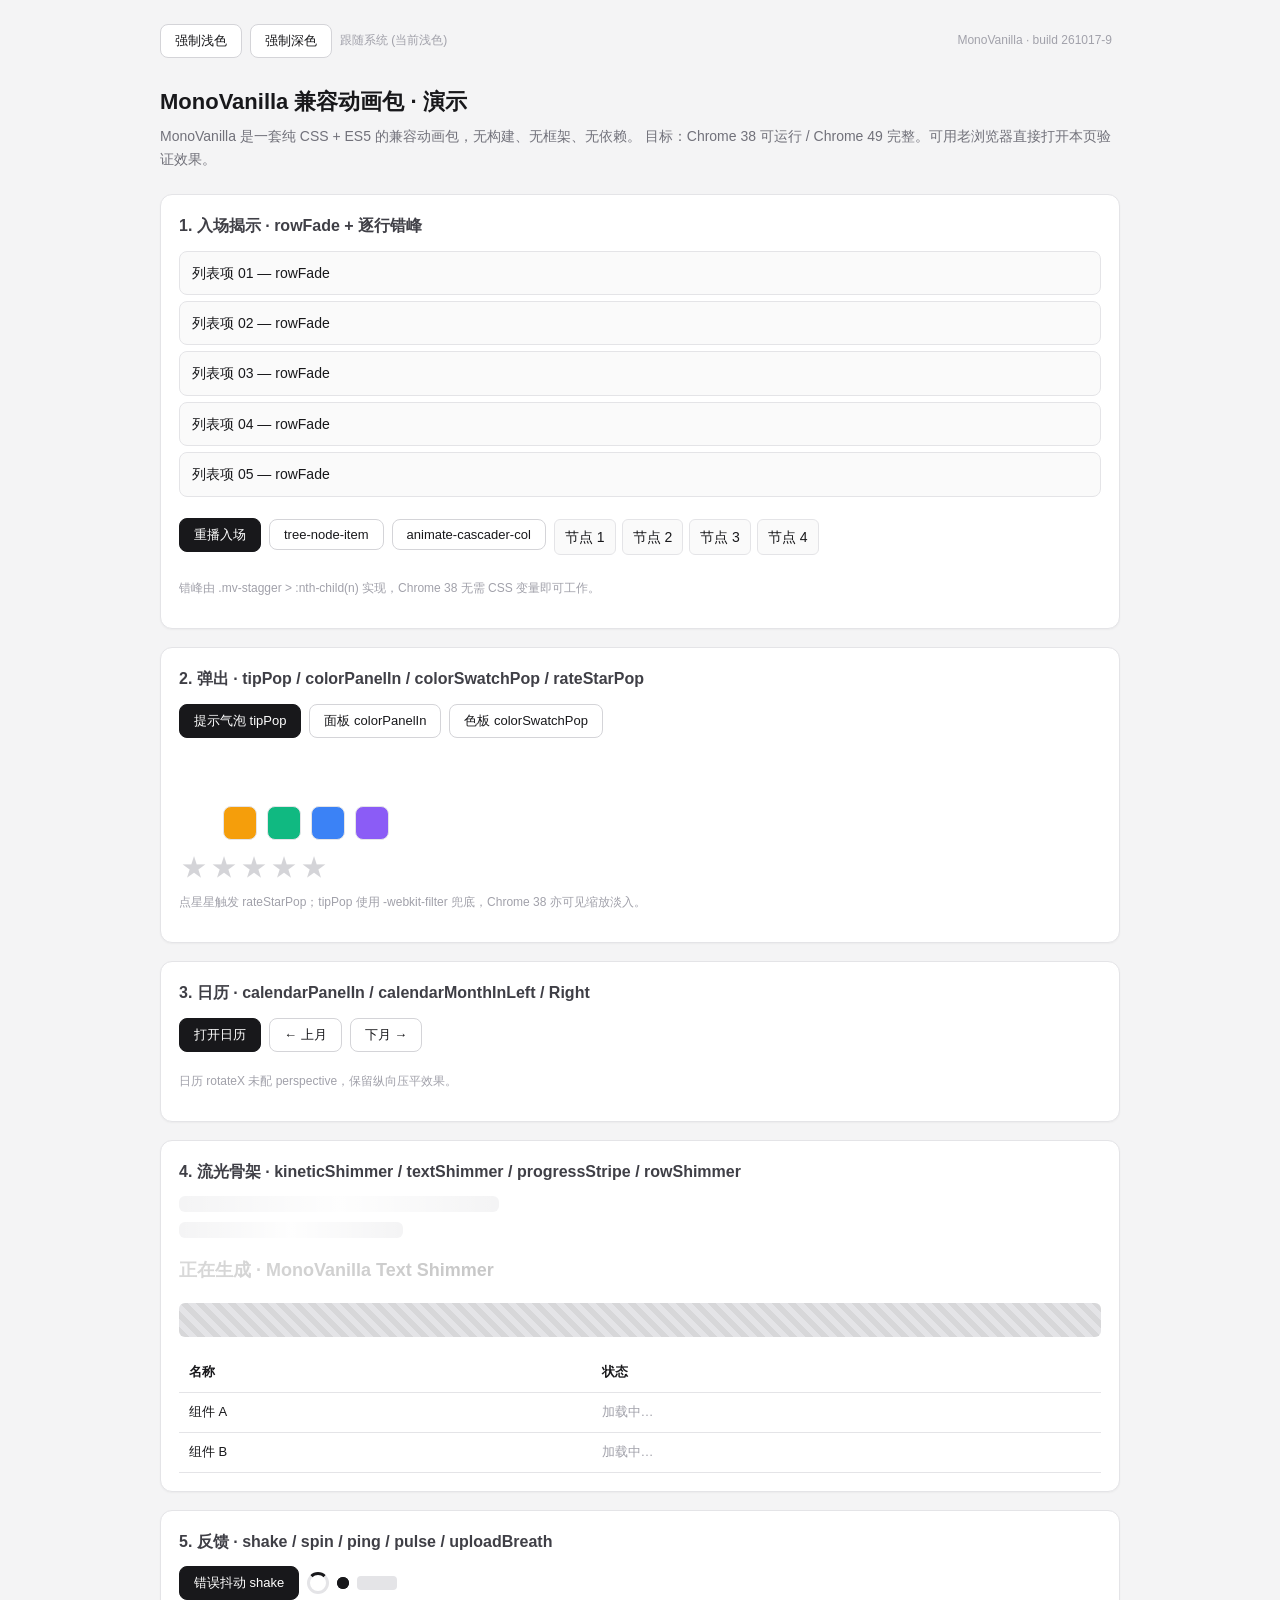
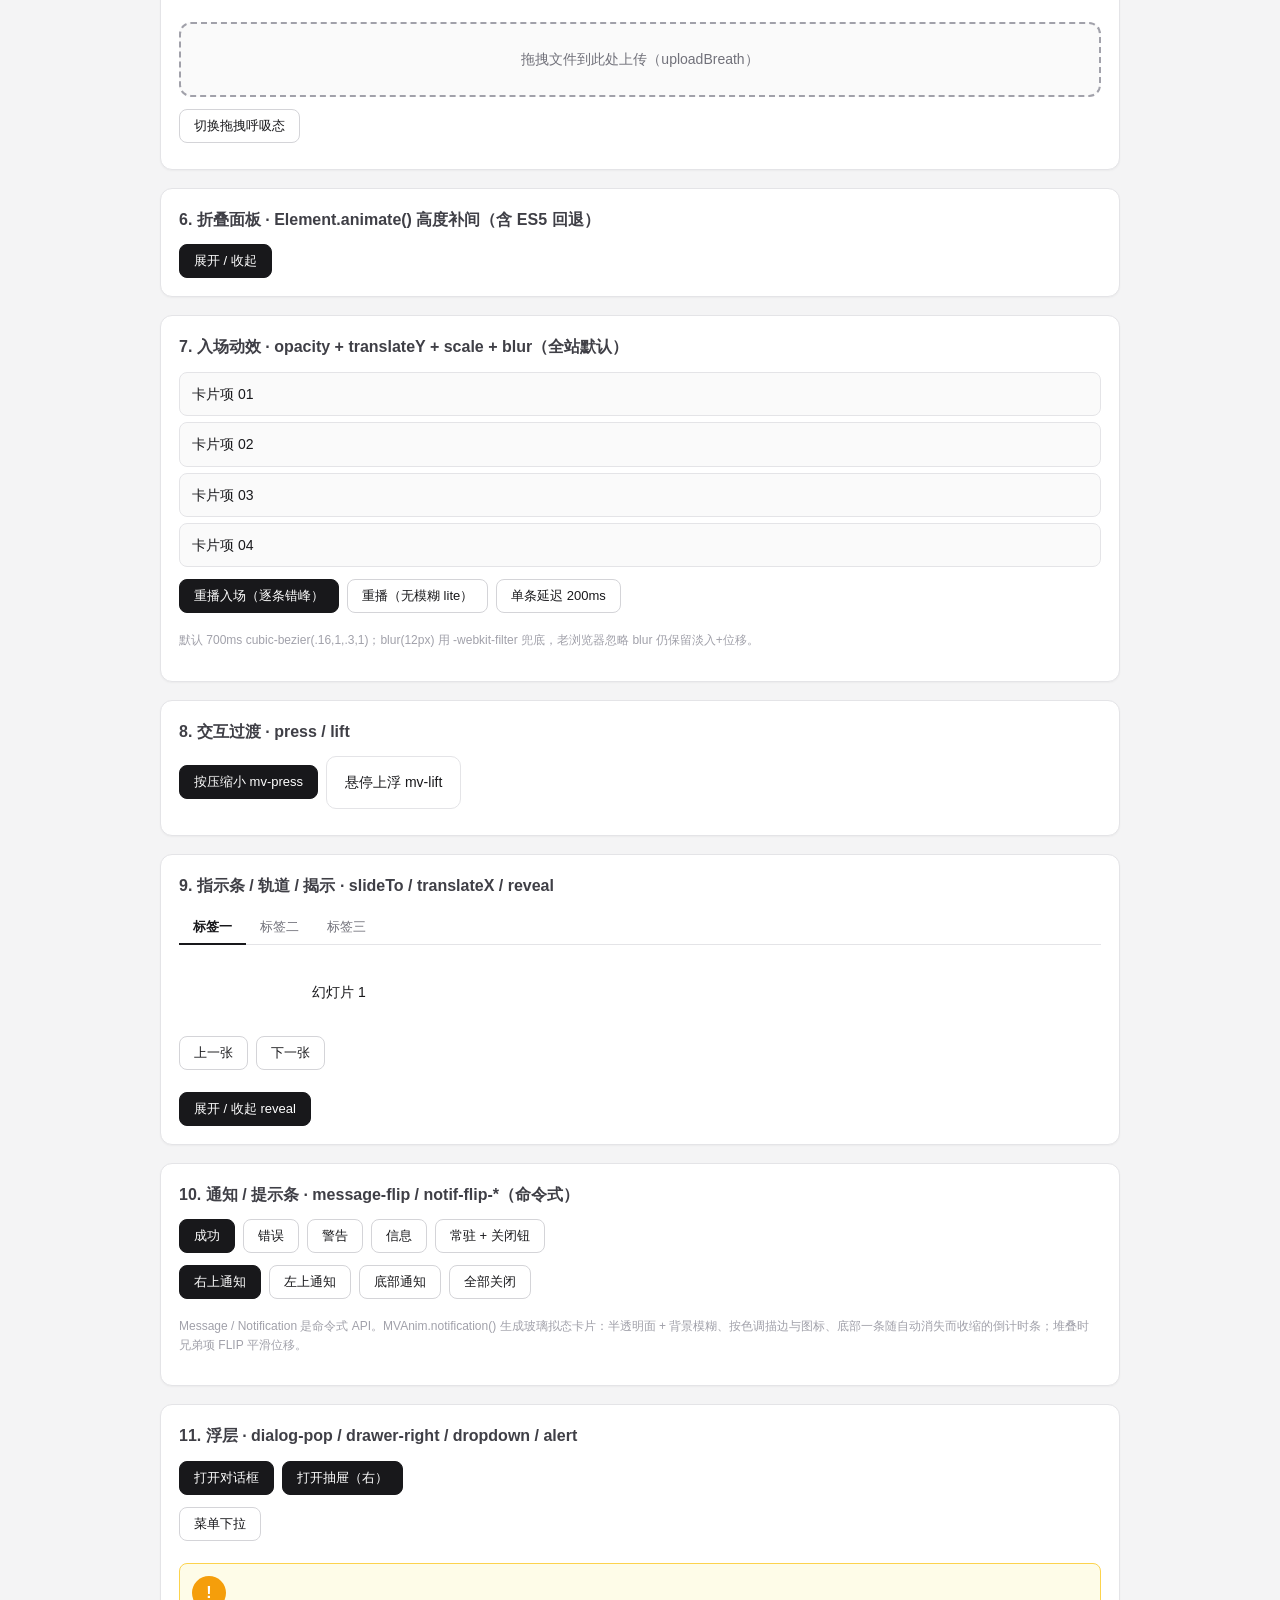
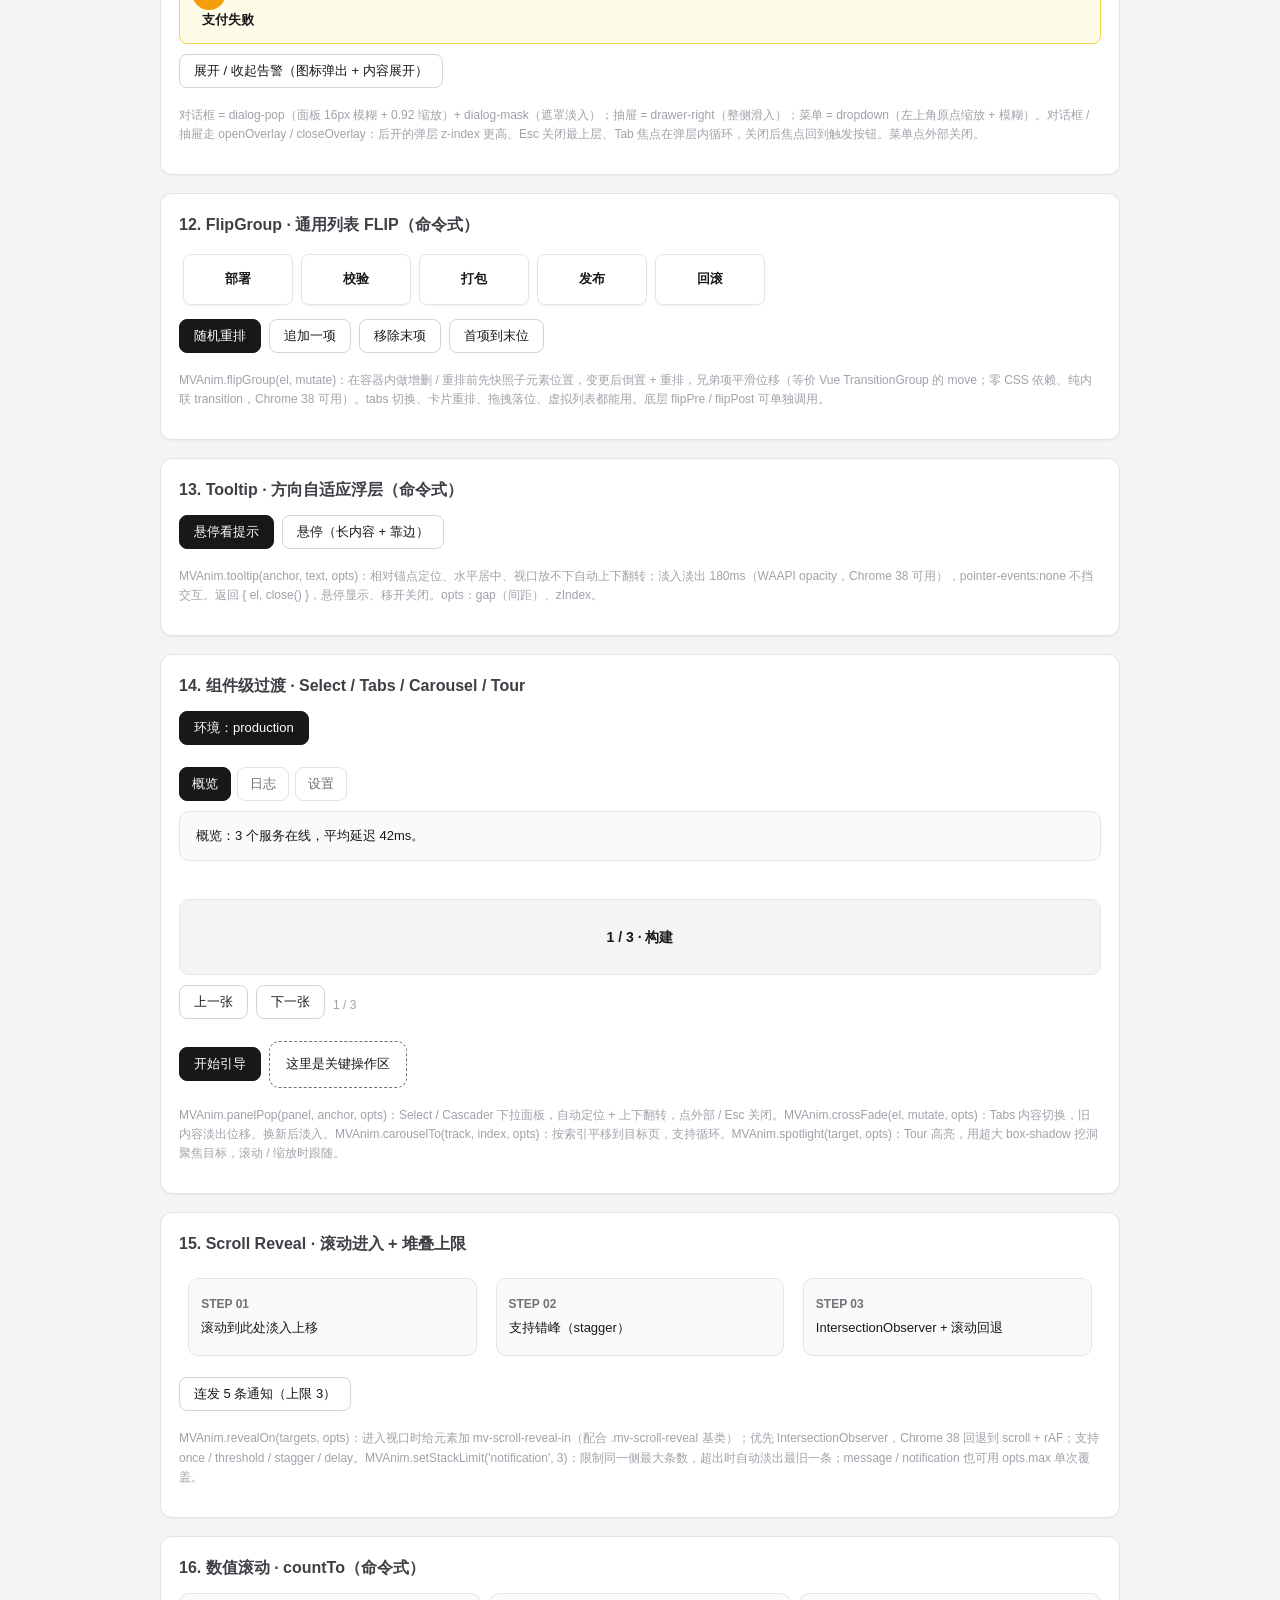
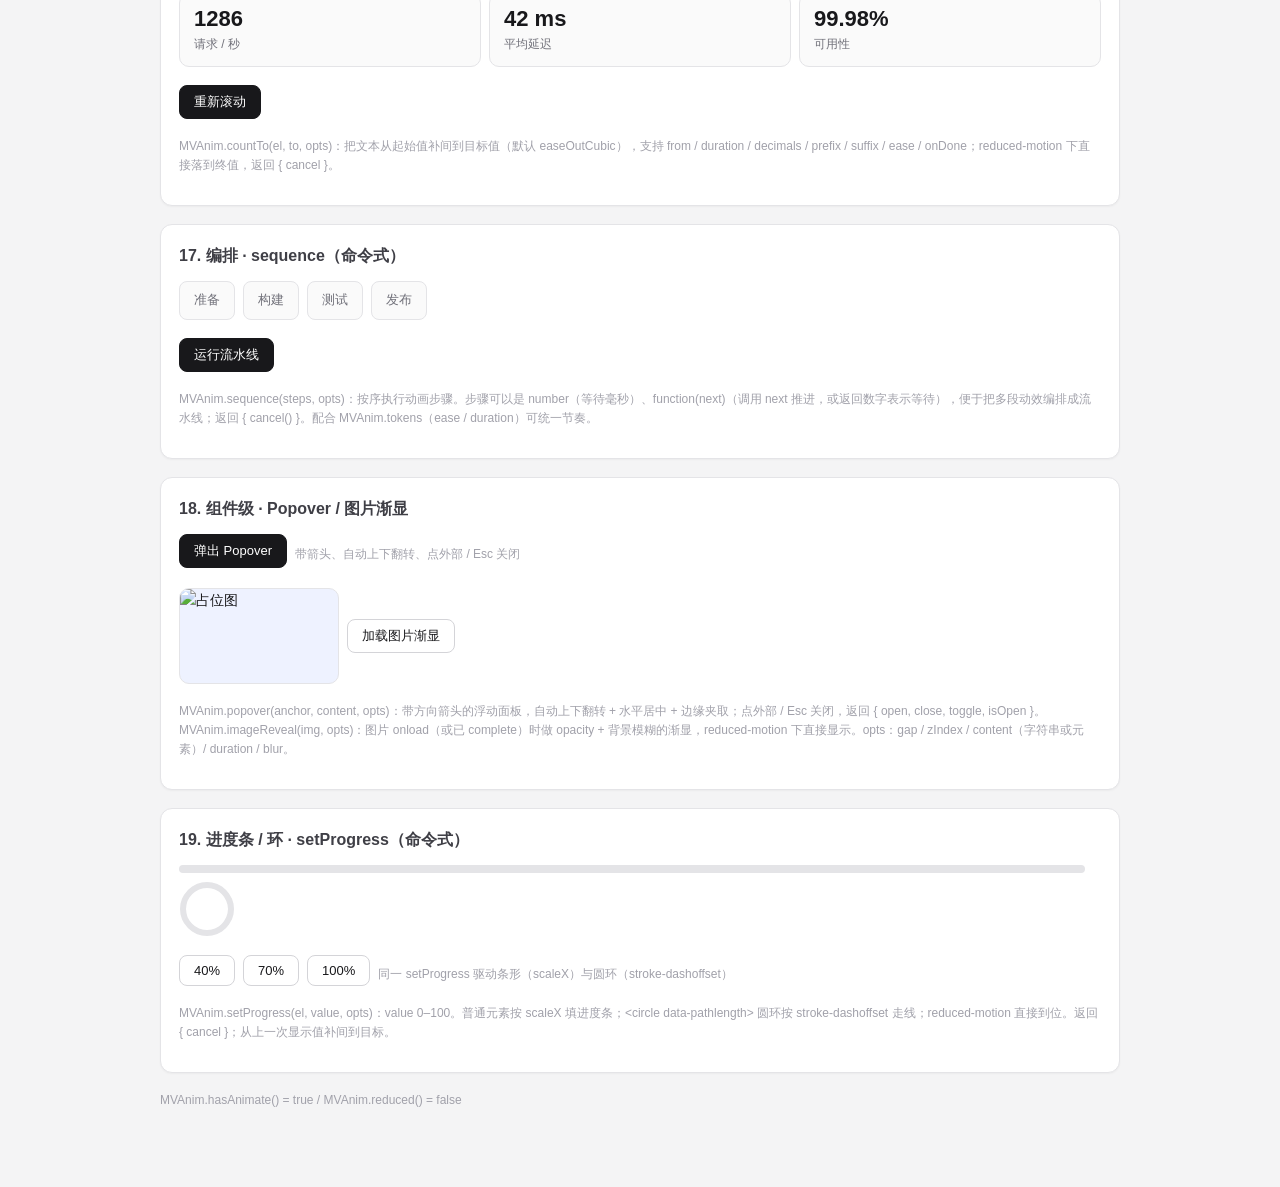
==== index.html @ 49c6b9f2 "feat: setProgress() bar + SVG ring tween" ====
<!DOCTYPE html>
<html lang="zh-CN">
<head>
<meta charset="UTF-8">
<meta name="viewport" content="width=device-width, initial-scale=1.0">
<meta http-equiv="X-UA-Compatible" content="IE=edge">
<title>MonoVanilla 兼容动画包 · 演示 (Chrome 38+)</title>
<link rel="stylesheet" href="monovanilla-animations.css">
<style>
  /* 演示页布局: 仅用 flexbox + margin, 不使用 grid / flex-gap, 兼容 Chrome 38 */

  /* ---- 设计令牌: 亮色 (默认) ----
     每条颜色规则先写字面量再写 var(); Chrome 38 不支持 var(), 自动退回字面量 */
  :root {
    color-scheme: light;
    --mv-bg: #f4f4f5;          /* 页面底色 */
    --mv-fg: #18181b;          /* 主文字 */
    --mv-card: #ffffff;        /* 卡片面 */
    --mv-card-bd: #e4e4e7;     /* 卡片描边 / 分隔线 */
    --mv-soft: #fafafa;        /* 卡片内的次级面 */
    --mv-border: #d4d4d8;      /* 控件描边 */
    --mv-muted: #71717a;       /* 次级文字 */
    --mv-faint: #a1a1aa;       /* 三级文字 */
    --mv-heading: #3f3f46;     /* 小标题 */
    --mv-primary: #18181b;     /* 主色面 (深色按钮 / 指示条) */
    --mv-primary-fg: #ffffff;  /* 主色面上的文字 */
    --mv-primary-hover: #27272a;
    --mv-control: #ffffff;     /* 普通按钮面 */
    --mv-control-hover: #f4f4f5;
    --mv-track: #e4e4e7;       /* 进度条 / 代码底色 */
    --mv-skeleton: #f4f4f5;    /* 骨架屏 */
    --mv-drop-bd: #a1a1aa;     /* 拖拽区虚线 */
    --mv-stripe: rgba(0, 0, 0, .06);
    --mv-shadow: rgba(0, 0, 0, .04);
    --mv-ring: #18181b;         /* 呼吸 / 焦点环 (供动画包 uploadBreath 使用) */
    --mv-destructive: #ef4444;  /* 错误 / 危险 */
    --mv-success: #10b981;      /* 成功 */
    --mv-warning: #f59e0b;      /* 警告 */
    --mv-secondary: #f4f4f5;    /* 次级按钮面 */
    --mv-secondary-fg: #18181b;
    --mv-msg-bg: rgba(255, 255, 255, .6);   /* message 半透明底 */
    --mv-mask-bg: rgba(255, 255, 255, .6);  /* 对话框遮罩 */
    --mv-radius: 8px;           /* 圆角基准 8px */
    --mv-surface: #ffffff;      /* 浮层 / 通知卡片面 */
    --mv-surface-95: rgba(255, 255, 255, .96);
    --mv-muted-20: rgba(244, 244, 245, .2);  /* 对话框底栏 */
    --mv-border-40: rgba(228, 228, 231, .4);
    --mv-destructive-50: rgba(239, 68, 68, .5);
    --mv-success-50: rgba(16, 185, 129, .5);
    --mv-warning-50: rgba(245, 158, 11, .5);
  }
  /* ---- 设计令牌: 深色 (手动强制 data-theme="dark") ---- */
  [data-theme="dark"] {
    color-scheme: dark;
    --mv-bg: #000000;
    --mv-fg: #fafafa;
    --mv-card: #09090b;
    --mv-card-bd: #27272a;
    --mv-soft: #18181b;
    --mv-border: #27272a;
    --mv-muted: #a1a1aa;
    --mv-faint: #71717a;
    --mv-heading: #d4d4d8;
    --mv-primary: #fafafa;
    --mv-primary-fg: #09090b;
    --mv-primary-hover: #e4e4e7;
    --mv-control: #18181b;
    --mv-control-hover: #27272a;
    --mv-track: #27272a;
    --mv-skeleton: #27272a;
    --mv-drop-bd: #52525b;
    --mv-stripe: rgba(255, 255, 255, .08);
    --mv-shadow: rgba(0, 0, 0, .5);
    --mv-ring: #fafafa;
    --mv-destructive: #7f1d1d;
    --mv-success: #059669;
    --mv-warning: #d97706;
    --mv-secondary: #27272a;
    --mv-secondary-fg: #fafafa;
    --mv-msg-bg: rgba(0, 0, 0, .8);
    --mv-mask-bg: rgba(0, 0, 0, .4);
    --mv-surface: #000000;
    --mv-surface-95: rgba(9, 9, 11, .96);
    --mv-muted-20: rgba(39, 39, 42, .2);
    --mv-border-40: rgba(39, 39, 42, .4);
    --mv-destructive-50: rgba(127, 29, 29, .5);
    --mv-success-50: rgba(5, 150, 105, .5);
    --mv-warning-50: rgba(217, 119, 6, .5);
  }
  /* ---- 设计令牌: 深色 (跟随系统, 未强制浅色时生效) ----
     与上面 [data-theme="dark"] 保持一致, 修改时两处需同步 */
  @media (prefers-color-scheme: dark) {
    :root:not([data-theme="light"]) {
      color-scheme: dark;
      --mv-bg: #000000;
      --mv-fg: #fafafa;
      --mv-card: #09090b;
      --mv-card-bd: #27272a;
      --mv-soft: #18181b;
      --mv-border: #27272a;
      --mv-muted: #a1a1aa;
      --mv-faint: #71717a;
      --mv-heading: #d4d4d8;
      --mv-primary: #fafafa;
      --mv-primary-fg: #09090b;
      --mv-primary-hover: #e4e4e7;
      --mv-control: #18181b;
      --mv-control-hover: #27272a;
      --mv-track: #27272a;
      --mv-skeleton: #27272a;
      --mv-drop-bd: #52525b;
      --mv-stripe: rgba(255, 255, 255, .08);
      --mv-shadow: rgba(0, 0, 0, .5);
      --mv-ring: #fafafa;
    --mv-destructive: #7f1d1d;
    --mv-success: #059669;
    --mv-warning: #d97706;
    --mv-secondary: #27272a;
    --mv-secondary-fg: #fafafa;
    --mv-msg-bg: rgba(0, 0, 0, .8);
    --mv-mask-bg: rgba(0, 0, 0, .4);
    --mv-surface: #000000;
    --mv-surface-95: rgba(9, 9, 11, .96);
    --mv-muted-20: rgba(39, 39, 42, .2);
    --mv-border-40: rgba(39, 39, 42, .4);
    --mv-destructive-50: rgba(127, 29, 29, .5);
    --mv-success-50: rgba(5, 150, 105, .5);
    --mv-warning-50: rgba(217, 119, 6, .5);
    }
  }

  * { -webkit-box-sizing: border-box; box-sizing: border-box; }
  /* hidden 属性必须压过 .mv-dialog-wrap 等规则的显式 display, 否则浮层关不掉 */
  [hidden] { display: none !important; }
  body {
    margin: 0;
    padding: 24px 16px 64px;
    font: 14px/1.6 -apple-system, "Segoe UI", Roboto, "Helvetica Neue", Arial, sans-serif;
    background: #f4f4f5;
    background: var(--mv-bg);
    color: #18181b;
    color: var(--mv-fg);
    -webkit-transition: background .2s ease, color .2s ease;
            transition: background .2s ease, color .2s ease;
  }
  .wrap { max-width: 960px; margin: 0 auto; }
  h1 { font-size: 22px; margin: 0 0 6px; }
  h2 { font-size: 16px; margin: 0 0 12px; color: #3f3f46; color: var(--mv-heading); }
  .lead { color: #71717a; color: var(--mv-muted); margin: 0 0 24px; }
  .lead code { background: #e4e4e7; background: var(--mv-track); padding: 1px 5px; border-radius: 4px; }
  .theme-bar { margin: 0 0 18px; }
  .card {
    background: #fff; background: var(--mv-card);
    border: 1px solid #e4e4e7; border-color: var(--mv-card-bd); border-radius: 12px;
    padding: 18px; margin-bottom: 18px;
    box-shadow: 0 1px 2px rgba(0,0,0,.04); box-shadow: 0 1px 2px var(--mv-shadow);
  }
  .row { display: -webkit-box; display: -webkit-flex; display: flex;
         -webkit-flex-wrap: wrap; flex-wrap: wrap; -webkit-align-items: center; align-items: center; }
  .row > * { margin: 0 8px 8px 0; }
  .btn {
    display: inline-block; padding: 7px 14px; border-radius: 8px; cursor: pointer;
    border: 1px solid #d4d4d8; border-color: var(--mv-border);
    background: #fff; background: var(--mv-control);
    color: #18181b; color: var(--mv-fg);
    font-size: 13px;
    -webkit-appearance: none; appearance: none;
    -webkit-transition: background .15s ease, border-color .15s ease, transform .15s ease;
            transition: background .15s ease, border-color .15s ease, transform .15s ease;
  }
  .btn:active { -webkit-transform: scale(.97); transform: scale(.97); }
  .btn-dark {
    background: #18181b; background: var(--mv-primary);
    color: #fff; color: var(--mv-primary-fg);
    border-color: #18181b; border-color: var(--mv-primary);
  }
  /* hover 只在支持真实悬停的设备生效, 避免触屏 sticky hover 把深色按钮刷成浅底浅字 */
  @media (hover: hover) {
    .btn:hover { background: #f4f4f5; background: var(--mv-control-hover); }
    .btn-dark:hover {
      background: #27272a; background: var(--mv-primary-hover);
      color: #fff; color: var(--mv-primary-fg);
      border-color: #27272a; border-color: var(--mv-primary-hover);
    }
  }
  .list { margin: 0; padding: 0; list-style: none; }
  .list li {
    padding: 10px 12px; border: 1px solid #e4e4e7; border-color: var(--mv-card-bd);
    border-radius: 8px; margin-bottom: 6px;
    background: #fafafa; background: var(--mv-soft);
  }
  .node-item {
    display: inline-block; padding: 6px 10px; border-radius: 6px; margin: 0 6px 6px 0;
    border: 1px solid #e4e4e7; border-color: var(--mv-card-bd);
    background: #fafafa; background: var(--mv-soft);
  }
  .swatch { width: 34px; height: 34px; border-radius: 8px; display: inline-block; vertical-align: middle;
            border: 1px solid #e4e4e7; border-color: var(--mv-card-bd); }
  .swatch.s1 { background: #ef4444; } .swatch.s2 { background: #f59e0b; }
  .swatch.s3 { background: #10b981; } .swatch.s4 { background: #3b82f6; }
  .swatch.s5 { background: #8b5cf6; }
  .star { font-size: 26px; color: #d4d4d8; color: var(--mv-border); cursor: pointer; padding: 0 2px; line-height: 1; }
  .star.on { color: #f59e0b; }
  .tip {
    position: relative; display: inline-block; padding: 8px 12px; border-radius: 8px;
    background: #18181b; background: var(--mv-primary);
    color: #fff; color: var(--mv-primary-fg); font-size: 13px;
  }
  .faint { color: #a1a1aa; color: var(--mv-faint); }
  .pulse-bar { display: inline-block; width: 40px; height: 14px; border-radius: 4px;
               background: #e4e4e7; background: var(--mv-track); }
  .skeleton { position: relative; overflow: hidden; background: #f4f4f5; background: var(--mv-skeleton); border-radius: 6px; }
  .skeleton .shimmer {
    position: absolute; top: 0; left: 0; width: 100%; height: 100%;
    background: -webkit-linear-gradient(left, rgba(255,255,255,0) 0%, rgba(255,255,255,.9) 50%, rgba(255,255,255,0) 100%);
    background: linear-gradient(90deg, rgba(255,255,255,0) 0%, rgba(255,255,255,.9) 50%, rgba(255,255,255,0) 100%);
  }
  .bar { height: 34px; background-color: #e4e4e7; background-color: var(--mv-track); border-radius: 6px;
         background-image: -webkit-linear-gradient(45deg, rgba(0,0,0,.06) 25%, transparent 25%, transparent 50%, rgba(0,0,0,.06) 50%, rgba(0,0,0,.06) 75%, transparent 75%, transparent);
         background-image: linear-gradient(45deg, var(--mv-stripe) 25%, transparent 25%, transparent 50%, var(--mv-stripe) 50%, var(--mv-stripe) 75%, transparent 75%, transparent);
         background-size: 1rem 1rem; }
  table { width: 100%; border-collapse: collapse; }
  th, td { text-align: left; padding: 9px 10px; border-bottom: 1px solid #f0f0f0; border-bottom-color: var(--mv-card-bd); font-size: 13px; }
  .spinner { display: inline-block; width: 22px; height: 22px; border-radius: 50%;
             border: 3px solid #e4e4e7; border-color: var(--mv-track);
             border-top-color: #18181b; border-top-color: var(--mv-primary); }
  .dot-wrap { position: relative; display: inline-block; width: 12px; height: 12px; }
  .dot { position: absolute; width: 12px; height: 12px; border-radius: 50%; background: #18181b; background: var(--mv-primary); }
  .drop {
    border: 2px dashed #a1a1aa; border-color: var(--mv-drop-bd); border-radius: 12px;
    padding: 24px; text-align: center;
    color: #71717a; color: var(--mv-muted);
    background: #fafafa; background: var(--mv-soft); cursor: pointer;
  }
  .panel-body {
    padding: 12px; border-radius: 8px; margin-top: 8px;
    border: 1px solid #e4e4e7; border-color: var(--mv-card-bd);
    background: #fafafa; background: var(--mv-soft);
  }
  .cal { width: 220px; border: 1px solid #e4e4e7; border-color: var(--mv-card-bd); border-radius: 10px; padding: 12px; background: #fff; background: var(--mv-card); }
  .cal-head { display: -webkit-box; display: -webkit-flex; display: flex;
              -webkit-justify-content: space-between; justify-content: space-between; margin-bottom: 8px; }
  .cal-grid { display: -webkit-box; display: -webkit-flex; display: flex; -webkit-flex-wrap: wrap; flex-wrap: wrap; }
  .cal-grid span { width: 14.28%; text-align: center; padding: 4px 0; font-size: 12px; color: #52525b; color: var(--mv-muted); }
  .note { font-size: 12px; color: #a1a1aa; color: var(--mv-faint); margin-top: 10px; }
  .lift-box {
    padding: 14px 18px; border-radius: 10px;
    border: 1px solid #e4e4e7; border-color: var(--mv-card-bd);
    background: #fff; background: var(--mv-card);
  }

  /* 第 10-11 节演示样式: 浮层 / 通知 / 菜单 / 告警 */
  .mv-mask {
    position: fixed; top: 0; left: 0; right: 0; bottom: 0; z-index: 90;
    background: rgba(255, 255, 255, .6);
    background: var(--mv-mask-bg, rgba(255, 255, 255, .6));
    -webkit-backdrop-filter: blur(12px); backdrop-filter: blur(12px);
  }
  .mv-dialog-wrap {
    position: fixed; top: 0; left: 0; right: 0; bottom: 0; z-index: 91;
    display: -webkit-box; display: -webkit-flex; display: flex;
    -webkit-box-align: center; -webkit-align-items: center; align-items: center;
    -webkit-box-pack: center; -webkit-justify-content: center; justify-content: center;
    padding: 16px; overflow-y: auto; pointer-events: none;
  }
  /* 对话框尺寸基准: 宽 448px + 8px 圆角 + 0 20px 50px rgba(0,0,0,.2) 阴影 */
  .mv-dialog {
    pointer-events: auto; position: relative; width: 100%; max-width: 448px;
    display: -webkit-box; display: -webkit-flex; display: flex;
    -webkit-box-orient: vertical; -webkit-flex-direction: column; flex-direction: column;
    overflow: hidden; border: 1px solid rgba(228, 228, 231, .8);
    border-color: var(--mv-card-bd, #e4e4e7); border-radius: 8px;
    background: #fff; background: var(--mv-surface, #fff);
    box-shadow: 0 20px 50px rgba(0, 0, 0, .2);
  }
  .mv-dialog-head {
    display: -webkit-box; display: -webkit-flex; display: flex;
    -webkit-box-align: start; -webkit-align-items: flex-start; align-items: flex-start;
    -webkit-box-pack: justify; -webkit-justify-content: space-between; justify-content: space-between;
    padding: 18px;
  }
  .mv-dialog-head.has-body { padding-bottom: 16px; border-bottom: 1px solid rgba(228, 228, 231, .4); border-bottom-color: var(--mv-border-40, rgba(228, 228, 231, .4)); }
  .mv-dialog-headmain {
    display: -webkit-box; display: -webkit-flex; display: flex;
    -webkit-box-align: start; -webkit-align-items: flex-start; align-items: flex-start;
    padding-right: 24px; min-width: 0;
  }
  .mv-dialog-icon {
    display: block; width: 20px; height: 20px; margin: 2px 14px 0 0;
    -webkit-flex-shrink: 0; flex-shrink: 0; color: #f59e0b; color: var(--mv-warning, #f59e0b);
  }
  .mv-dialog-headtext { min-width: 0; }
  .mv-dialog-title {
    margin: 0; font-size: 14px; font-weight: 800; line-height: 1.25;
    letter-spacing: -.025em; color: #09090b; color: var(--mv-fg, #09090b);
  }
  .mv-dialog-desc {
    margin: 4px 0 0; font-size: 12px; line-height: 1.625;
    color: #71717a; color: var(--mv-muted, #71717a);
    word-wrap: break-word;
  }
  .mv-dialog-body {
    padding: 20px; font-size: 12px; line-height: 1.625;
    color: #71717a; color: var(--mv-muted, #71717a);
  }
  .mv-dialog-foot {
    display: -webkit-box; display: -webkit-flex; display: flex;
    -webkit-box-align: center; -webkit-align-items: center; align-items: center;
    -webkit-box-pack: end; -webkit-justify-content: flex-end; justify-content: flex-end;
    padding: 14px 18px;
    background: rgba(244, 244, 245, .2);
    background: var(--mv-muted-20, rgba(244, 244, 245, .2));
    border-top: 1px solid rgba(228, 228, 231, .4); border-top-color: var(--mv-border-40, rgba(228, 228, 231, .4));
  }
  .mv-icon-btn {
    display: -webkit-box; display: -webkit-flex; display: flex;
    -webkit-box-align: center; -webkit-align-items: center; align-items: center;
    -webkit-box-pack: center; -webkit-justify-content: center; justify-content: center;
    margin-left: auto; padding: 4px; border: 0; border-radius: 4px;
    background: transparent; color: #71717a; color: var(--mv-muted, #71717a);
    cursor: pointer; -webkit-flex-shrink: 0; flex-shrink: 0;
  }
  .mv-icon-btn svg { display: block; width: 16px; height: 16px; }
  .mv-btn {
    display: -webkit-inline-box; display: -webkit-inline-flex; display: inline-flex;
    -webkit-box-align: center; -webkit-align-items: center; align-items: center;
    -webkit-box-pack: center; -webkit-justify-content: center; justify-content: center;
    padding: 6px 14px; border: 1px solid rgba(228, 228, 231, .4); border-radius: 8px;
    background: #f4f4f5; background: var(--mv-secondary, #f4f4f5);
    color: #18181b; color: var(--mv-secondary-fg, #18181b);
    font-size: 12px; font-weight: 700; line-height: 1.5; cursor: pointer;
    -webkit-transition: background-color .3s, opacity .3s; transition: background-color .3s, opacity .3s;
  }
  .mv-btn-primary {
    background: #18181b; background: var(--mv-primary, #18181b);
    color: #fafafa; color: var(--mv-primary-fg, #fafafa);
    border-color: transparent;
  }
  .mv-btn + .mv-btn { margin-left: 10px; }
  .mv-btn:active { -webkit-transform: scale(.96); transform: scale(.96); }
  @media (hover: hover) {
    .mv-btn:hover { background: #e4e4e7; background: var(--mv-control-hover, #e4e4e7); }
    .mv-btn-primary:hover { opacity: .9; }
    .mv-icon-btn:hover { background: #f4f4f5; background: var(--mv-secondary, #f4f4f5); }
  }
  @media (min-width: 640px) {
    .mv-dialog-head { padding: 20px; }
    .mv-dialog-head.has-body { padding-bottom: 16px; }
    .mv-dialog-title { font-size: 16px; }
    .mv-dialog-foot { padding: 14px 20px; }
  }
  .mv-drawer {
    position: fixed; top: 0; right: 0; bottom: 0; z-index: 91;
    width: 300px; padding: 18px; overflow: auto;
    border-left: 1px solid #e4e4e7; border-left-color: var(--mv-card-bd);
    background: #fff; background: var(--mv-surface);
    box-shadow: 0 20px 60px rgba(0, 0, 0, .35);
  }
  .mv-menu {
    position: absolute; top: 100%; left: 0; margin-top: 4px; z-index: 80;
    min-width: 140px; padding: 4px 0; border-radius: 8px;
    background: #fff; background: var(--mv-card);
    border: 1px solid #e4e4e7; border-color: var(--mv-card-bd);
    box-shadow: 0 10px 30px rgba(0, 0, 0, .12);
  }
  .mv-menu-item { padding: 8px 14px; font-size: 13px; color: #18181b; color: var(--mv-fg); cursor: pointer; }
  .mv-menu-item + .mv-menu-item { border-top: 1px solid #e4e4e7; border-top-color: var(--mv-card-bd); }
  .mv-menu-danger { color: #ef4444; }
  @media (hover: hover) {
    .mv-menu-item:hover { background: #fafafa; background: var(--mv-soft); }
  }
  .mv-alert {
    display: -webkit-box; display: -webkit-flex; display: flex;
    padding: 12px; margin-top: 14px; border-radius: 8px;
    border: 1px solid #fcd34d;
    background: #fefce8;
  }
  .mv-alert-icon {
    display: inline-block; width: 34px; height: 34px; min-width: 34px;
    border-radius: 50%; background: #f59e0b; color: #fff;
    font-weight: 700; font-size: 16px; line-height: 34px; text-align: center;
  }
  .mv-alert-body { font-size: 13px; color: #71717a; color: var(--mv-muted); margin-top: 4px; max-height: 200px; overflow: hidden; }

  /* 第 7-9 节演示样式 */
  .tabs { position: relative; display: -webkit-box; display: -webkit-flex; display: flex; border-bottom: 1px solid #e4e4e7; border-bottom-color: var(--mv-card-bd); }
  .tab { background: none; border: 0; padding: 8px 14px; cursor: pointer; font-size: 13px; color: #71717a; color: var(--mv-muted); }
  .tab.on { color: #18181b; color: var(--mv-fg); font-weight: 600; }
  .indicator { position: absolute; bottom: -1px; left: 0; height: 2px; width: 0; background: #18181b; background: var(--mv-primary); }
  .car-view { overflow: hidden; max-width: 320px; }
  .car-track { display: -webkit-box; display: -webkit-flex; display: flex; width: 300%; }
  .car-item { width: 33.3333%; padding: 22px; text-align: center; -webkit-box-sizing: border-box; box-sizing: border-box; }
  .flip-list { display: -webkit-box; display: -webkit-flex; display: flex; -webkit-flex-wrap: wrap; flex-wrap: wrap; }
  .flip-item { width: 110px; padding: 14px 10px; margin: 4px; border-radius: 8px; background: #fff; background: var(--mv-surface-95, #fff); border: 1px solid #e4e4e7; border-color: var(--mv-card-bd, #e4e4e7); box-shadow: 0 1px 2px rgba(0,0,0,.06); font-size: 13px; font-weight: 600; text-align: center; color: #18181b; color: var(--mv-fg); }
</style>
</head>
<body>
<div class="wrap">
  <!-- 主题测试栏: 默认跟随浏览器, 点按钮强制切换 (再点一次恢复跟随) -->
  <div class="row theme-bar">
    <button class="btn" id="forceLight">强制浅色</button>
    <button class="btn" id="forceDark">强制深色</button>
    <span class="note" id="themeState" style="margin-top:0">-</span>
    <span class="note" id="buildTag" style="margin-top:0; margin-left:auto; color:#a1a1aa">MonoVanilla · build 261017-9</span>
  </div>

  <h1>MonoVanilla 兼容动画包 · 演示</h1>
  <p class="lead">
    MonoVanilla 是一套纯 CSS + ES5 的兼容动画包，无构建、无框架、无依赖。
    目标：Chrome 38 可运行 / Chrome 49 完整。可用老浏览器直接打开本页验证效果。
  </p>

  <!-- 1. 入场揭示 -->
  <div class="card">
    <h2>1. 入场揭示 · rowFade + 逐行错峰</h2>
    <ul class="list mv-stagger" id="staggerList">
      <li class="animate-row-fade">列表项 01 — rowFade</li>
      <li class="animate-row-fade">列表项 02 — rowFade</li>
      <li class="animate-row-fade">列表项 03 — rowFade</li>
      <li class="animate-row-fade">列表项 04 — rowFade</li>
      <li class="animate-row-fade">列表项 05 — rowFade</li>
    </ul>
    <div class="row" style="margin-top:12px">
      <button class="btn btn-dark" id="replayRows">重播入场</button>
      <button class="btn" id="replayTree">tree-node-item</button>
      <button class="btn" id="replayCascader">animate-cascader-col</button>
    </div>
    <p class="note">错峰由 .mv-stagger > :nth-child(n) 实现，Chrome 38 无需 CSS 变量即可工作。</p>
  </div>

  <!-- 2. 弹出 -->
  <div class="card">
    <h2>2. 弹出 · tipPop / colorPanelIn / colorSwatchPop / rateStarPop</h2>
    <div class="row">
      <button class="btn btn-dark" id="popTip">提示气泡 tipPop</button>
      <button class="btn" id="popPanel">面板 colorPanelIn</button>
      <button class="btn" id="popSwatch">色板 colorSwatchPop</button>
    </div>
    <div style="margin-top:12px">
      <span class="tip" id="tipDemo" style="visibility:hidden">这是一个浮层提示</span>
    </div>
    <div style="margin-top:12px">
      <span class="swatch s1 color-swatch-pop" id="sw1" style="visibility:hidden"></span>
      <span class="swatch s2 color-swatch-pop" style="margin-left:6px"></span>
      <span class="swatch s3 color-swatch-pop" style="margin-left:6px"></span>
      <span class="swatch s4 color-swatch-pop" style="margin-left:6px"></span>
      <span class="swatch s5 color-swatch-pop" style="margin-left:6px"></span>
    </div>
    <div class="panel-body color-panel-enter-active" id="panelDemo" style="display:none">色彩面板内容</div>
    <div style="margin-top:14px" id="rate">
      <span class="star" data-v="1">&#9733;</span><span class="star" data-v="2">&#9733;</span><span class="star" data-v="3">&#9733;</span><span class="star" data-v="4">&#9733;</span><span class="star" data-v="5">&#9733;</span>
    </div>
    <p class="note">点星星触发 rateStarPop；tipPop 使用 -webkit-filter 兜底，Chrome 38 亦可见缩放淡入。</p>
  </div>

  <!-- 3. 日历面板 -->
  <div class="card">
    <h2>3. 日历 · calendarPanelIn / calendarMonthInLeft / Right</h2>
    <div class="row">
      <button class="btn btn-dark" id="calOpen">打开日历</button>
      <button class="btn" id="calPrev">&larr; 上月</button>
      <button class="btn" id="calNext">下月 &rarr;</button>
    </div>
    <div style="margin-top:12px">
      <div class="cal" id="calPanel" style="display:none">
        <div class="cal-head"><span id="calTitle">2026 / 10</span></div>
        <div class="cal-grid" id="calGrid"></div>
      </div>
    </div>
    <p class="note">日历 rotateX 未配 perspective，保留纵向压平效果。</p>
  </div>

  <!-- 4. 流光 / 骨架 -->
  <div class="card">
    <h2>4. 流光骨架 · kineticShimmer / textShimmer / progressStripe / rowShimmer</h2>
    <div style="max-width:320px">
      <div class="skeleton" style="height:16px; margin-bottom:10px">
        <div class="shimmer animate-kinetic-shimmer"></div>
      </div>
      <div class="skeleton" style="height:16px; width:70%; margin-bottom:16px">
        <div class="shimmer animate-kinetic-shimmer"></div>
      </div>
    </div>
    <p style="font-size:18px; font-weight:600" class="mv-text-shimmer">正在生成 · MonoVanilla Text Shimmer</p>
    <div class="bar animate-progress-stripe" style="margin-top:14px"></div>
    <table style="margin-top:16px">
      <thead><tr><th>名称</th><th>状态</th></tr></thead>
      <tbody>
        <tr><td>组件 A</td><td><span class="table-row-shimmer faint">加载中…</span></td></tr>
        <tr><td>组件 B</td><td><span class="table-row-shimmer faint">加载中…</span></td></tr>
      </tbody>
    </table>
  </div>

  <!-- 5. 反馈 -->
  <div class="card">
    <h2>5. 反馈 · shake / spin / ping / pulse / uploadBreath</h2>
    <div class="row">
      <button class="btn btn-dark" id="shakeBtn">错误抖动 shake</button>
      <span class="spinner animate-spin"></span>
      <span class="dot-wrap"><span class="dot animate-ping"></span><span class="dot"></span></span>
      <span class="animate-pulse pulse-bar"></span>
    </div>
    <div class="drop" id="drop" style="margin-top:14px">拖拽文件到此处上传（uploadBreath）</div>
    <div class="row" style="margin-top:12px">
      <button class="btn" id="dropToggle">切换拖拽呼吸态</button>
    </div>
  </div>

  <!-- 6. 折叠面板 (JS) -->
  <div class="card">
    <h2>6. 折叠面板 · Element.animate() 高度补间（含 ES5 回退）</h2>
    <button class="btn btn-dark" id="togglePanel">展开 / 收起</button>
    <div class="mv-collapsible" id="collapsible" style="height:0;overflow:hidden">
      <div class="panel-body">
        展开时高度 0 -&gt; 内容高，同时淡入；收起时相反。<br>
        优先使用 Web Animations API，无 WAAPI 的老浏览器回退到 requestAnimationFrame 线性补间。<br>
        用户开启 reduced-motion 时直接跳到终态。
      </div>
    </div>
  </div>

  <!-- 7. 入场动效 (useEntryAnimate 等价) -->
  <div class="card">
    <h2>7. 入场动效 · opacity + translateY + scale + blur（全站默认）</h2>
    <ul class="list" id="entryList">
      <li>卡片项 01</li><li>卡片项 02</li><li>卡片项 03</li><li>卡片项 04</li>
    </ul>
    <div class="row" style="margin-top:12px">
      <button class="btn btn-dark" id="replayEntry">重播入场（逐条错峰）</button>
      <button class="btn" id="replayEntryLite">重播（无模糊 lite）</button>
      <button class="btn" id="replayEntryDelay">单条延迟 200ms</button>
    </div>
    <p class="note">默认 700ms cubic-bezier(.16,1,.3,1)；blur(12px) 用 -webkit-filter 兜底，老浏览器忽略 blur 仍保留淡入+位移。</p>
  </div>

  <!-- 8. 交互过渡 -->
  <div class="card">
    <h2>8. 交互过渡 · press / lift</h2>
    <div class="row">
      <button class="btn btn-dark mv-press">按压缩小 mv-press</button>
      <div class="mv-lift lift-box">悬停上浮 mv-lift</div>
    </div>
  </div>

  <!-- 9. 指示条 / 轨道 / 揭示 -->
  <div class="card">
    <h2>9. 指示条 / 轨道 / 揭示 · slideTo / translateX / reveal</h2>
    <div class="tabs" id="tabs">
      <button class="tab on" data-i="0">标签一</button>
      <button class="tab" data-i="1">标签二</button>
      <button class="tab" data-i="2">标签三</button>
      <span class="indicator mv-indicator" id="ind"></span>
    </div>
    <div class="car-view" style="margin-top:14px">
      <div class="car-track mv-slide-track" id="carTrack">
        <div class="car-item">幻灯片 1</div>
        <div class="car-item">幻灯片 2</div>
        <div class="car-item">幻灯片 3</div>
      </div>
    </div>
    <div class="row" style="margin-top:10px">
      <button class="btn" id="carPrev">上一张</button>
      <button class="btn" id="carNext">下一张</button>
    </div>
    <div style="margin-top:14px">
      <button class="btn btn-dark" id="revealBtn">展开 / 收起 reveal</button>
      <div class="mv-reveal" id="revealBox"><div class="panel-body">max-height 过渡揭示，可用于 StreamingText 展开、面板显示。</div></div>
    </div>
  </div>

   <!-- 10. 通知 / 提示条 -->
   <div class="card">
     <h2>10. 通知 / 提示条 · message-flip / notif-flip-*（命令式）</h2>
     <div class="row">
       <button class="btn btn-dark" id="msgSuccess">成功</button>
       <button class="btn" id="msgError">错误</button>
       <button class="btn" id="msgWarn">警告</button>
       <button class="btn" id="msgInfo">信息</button>
       <button class="btn" id="msgSticky">常驻 + 关闭钮</button>
     </div>
     <div class="row" style="margin-top:4px">
       <button class="btn btn-dark" id="notifRight">右上通知</button>
       <button class="btn" id="notifLeft">左上通知</button>
       <button class="btn" id="notifBottom">底部通知</button>
       <button class="btn" id="notifCloseAll">全部关闭</button>
     </div>
     <p class="note">Message / Notification 是命令式 API。MVAnim.notification() 生成玻璃拟态卡片：半透明面 + 背景模糊、按色调描边与图标、底部一条随自动消失而收缩的倒计时条；堆叠时兄弟项 FLIP 平滑位移。</p>
   </div>

   <!-- 11. 浮层: 对话框 / 抽屉 / 菜单 / 告警 -->
   <div class="card">
     <h2>11. 浮层 · dialog-pop / drawer-right / dropdown / alert</h2>
     <div class="row">
       <button class="btn btn-dark" id="dlgOpen">打开对话框</button>
       <button class="btn btn-dark" id="drwOpen">打开抽屉（右）</button>
     </div>
     <div class="row" style="margin-top:4px; display:block">
       <span style="position:relative; display:inline-block">
         <button class="btn" id="menuToggle">菜单下拉</button>
         <div class="mv-menu" id="menuPanel" hidden>
           <div class="mv-menu-item">重命名</div>
           <div class="mv-menu-item">复制</div>
           <div class="mv-menu-item mv-menu-danger">移到回收站</div>
         </div>
       </span>
     </div>
     <div class="mv-alert" style="display:block">
       <span class="mv-alert-icon" id="alertIcon">!</span>
       <div style="-webkit-box-flex:1; -webkit-flex:1; flex:1; margin-left:10px">
         <div style="font-size:13px; font-weight:600; color:#18181b; color:var(--mv-fg)">支付失败</div>
         <div class="mv-alert-body" id="alertBody" style="display:none">卡号被发卡行拒绝，请检查后重试。</div>
       </div>
     </div>
     <div class="row" style="margin-top:10px">
       <button class="btn" id="alertToggle">展开 / 收起告警（图标弹出 + 内容展开）</button>
     </div>
      <p class="note">对话框 = dialog-pop（面板 16px 模糊 + 0.92 缩放）+ dialog-mask（遮罩淡入）；抽屉 = drawer-right（整侧滑入）；菜单 = dropdown（左上角原点缩放 + 模糊）。对话框 / 抽屉走 openOverlay / closeOverlay：后开的弹层 z-index 更高、Esc 关闭最上层、Tab 焦点在弹层内循环，关闭后焦点回到触发按钮。菜单点外部关闭。</p>
    </div>

    <!-- 12. FlipGroup 通用列表 -->
    <div class="card">
      <h2>12. FlipGroup · 通用列表 FLIP（命令式）</h2>
      <div class="flip-list" id="flipList">
        <div class="flip-item">部署</div>
        <div class="flip-item">校验</div>
        <div class="flip-item">打包</div>
        <div class="flip-item">发布</div>
        <div class="flip-item">回滚</div>
      </div>
      <div class="row" style="margin-top:10px">
        <button class="btn btn-dark" id="flipShuffle">随机重排</button>
        <button class="btn" id="flipAdd">追加一项</button>
        <button class="btn" id="flipRemove">移除末项</button>
        <button class="btn" id="flipMove">首项到末位</button>
      </div>
      <p class="note">MVAnim.flipGroup(el, mutate)：在容器内做增删 / 重排前先快照子元素位置，变更后倒置 + 重排，兄弟项平滑位移（等价 Vue TransitionGroup 的 move；零 CSS 依赖、纯内联 transition，Chrome 38 可用）。tabs 切换、卡片重排、拖拽落位、虚拟列表都能用。底层 flipPre / flipPost 可单独调用。</p>
    </div>

    <!-- 13. Tooltip -->
    <div class="card">
      <h2>13. Tooltip · 方向自适应浮层（命令式）</h2>
      <div class="row">
        <button class="btn btn-dark" id="tipBtn">悬停看提示</button>
        <button class="btn" id="tipBtnFar">悬停（长内容 + 靠边）</button>
      </div>
      <p class="note">MVAnim.tooltip(anchor, text, opts)：相对锚点定位、水平居中、视口放不下自动上下翻转；淡入淡出 180ms（WAAPI opacity，Chrome 38 可用），pointer-events:none 不挡交互。返回 { el, close() }，悬停显示、移开关闭。opts：gap（间距）、zIndex。</p>
    </div>

    <!-- 14. 组件级过渡 -->
    <div class="card">
      <h2>14. 组件级过渡 · Select / Tabs / Carousel / Tour</h2>

      <div class="row">
        <div class="pop-anchor">
          <button class="btn btn-dark" id="selBtn" aria-haspopup="listbox">环境：<span id="selVal">production</span></button>
          <div class="mv-select-panel" id="selPanel" role="listbox" aria-label="选择环境" hidden>
            <button class="sel-opt" data-on="1" role="option" data-v="production">production</button>
            <button class="sel-opt" role="option" data-v="staging">staging</button>
            <button class="sel-opt" role="option" data-v="development">development</button>
          </div>
        </div>
      </div>

      <div class="xf-tabs" style="margin-top:14px">
        <button class="xf-tab on" data-i="0">概览</button>
        <button class="xf-tab" data-i="1">日志</button>
        <button class="xf-tab" data-i="2">设置</button>
      </div>
      <div class="xf-body" id="xfBody">
        <div class="xf-pane">概览：3 个服务在线，平均延迟 42ms。</div>
      </div>

      <div class="mini-carousel" style="margin-top:14px">
        <div class="mini-track" id="miniTrack">
          <div class="mini-slide" style="background:#f4f4f5">1 / 3 · 构建</div>
          <div class="mini-slide" style="background:#e0f2fe">2 / 3 · 测试</div>
          <div class="mini-slide" style="background:#dcfce7">3 / 3 · 发布</div>
        </div>
      </div>
      <div class="row" style="margin-top:10px">
        <button class="btn" id="miniPrev">上一张</button>
        <button class="btn" id="miniNext">下一张</button>
        <span class="note" style="margin:0" id="miniIdx">1 / 3</span>
      </div>

      <div class="row" style="margin-top:14px">
        <button class="btn btn-dark" id="tourBtn">开始引导</button>
        <span class="tour-target" id="tourTarget">这里是关键操作区</span>
      </div>

      <p class="note">MVAnim.panelPop(panel, anchor, opts)：Select / Cascader 下拉面板，自动定位 + 上下翻转，点外部 / Esc 关闭。MVAnim.crossFade(el, mutate, opts)：Tabs 内容切换，旧内容淡出位移、换新后淡入。MVAnim.carouselTo(track, index, opts)：按索引平移到目标页，支持循环。MVAnim.spotlight(target, opts)：Tour 高亮，用超大 box-shadow 挖洞聚焦目标，滚动 / 缩放时跟随。</p>
    </div>

    <!-- 15. Scroll Reveal + 堆叠上限 -->
    <div class="card">
      <h2>15. Scroll Reveal · 滚动进入 + 堆叠上限</h2>
      <div class="reveal-grid" id="revealGrid">
        <div class="reveal-block mv-scroll-reveal"><b>STEP 01</b>滚动到此处淡入上移</div>
        <div class="reveal-block mv-scroll-reveal"><b>STEP 02</b>支持错峰（stagger）</div>
        <div class="reveal-block mv-scroll-reveal"><b>STEP 03</b>IntersectionObserver + 滚动回退</div>
      </div>
      <div class="row" style="margin-top:12px">
        <button class="btn" id="limitBtn">连发 5 条通知（上限 3）</button>
      </div>
      <p class="note">MVAnim.revealOn(targets, opts)：进入视口时给元素加 mv-scroll-reveal-in（配合 .mv-scroll-reveal 基类）；优先 IntersectionObserver，Chrome 38 回退到 scroll + rAF；支持 once / threshold / stagger / delay。MVAnim.setStackLimit('notification', 3)：限制同一侧最大条数，超出时自动淡出最旧一条；message / notification 也可用 opts.max 单次覆盖。</p>
    </div>

    <!-- 16. 数值滚动 -->
    <div class="card">
      <h2>16. 数值滚动 · countTo（命令式）</h2>
      <div class="row">
        <div class="metric"><b id="mRequests">0</b><span>请求 / 秒</span></div>
        <div class="metric"><b id="mLatency">0</b><span>平均延迟</span></div>
        <div class="metric"><b id="mUptime">0</b><span>可用性</span></div>
      </div>
      <div class="row" style="margin-top:10px">
        <button class="btn btn-dark" id="countBtn">重新滚动</button>
      </div>
      <p class="note">MVAnim.countTo(el, to, opts)：把文本从起始值补间到目标值（默认 easeOutCubic），支持 from / duration / decimals / prefix / suffix / ease / onDone；reduced-motion 下直接落到终值，返回 { cancel }。</p>
    </div>

    <!-- 17. 编排 sequence -->
    <div class="card">
      <h2>17. 编排 · sequence（命令式）</h2>
      <div class="row" id="seqSteps">
        <div class="seq-step" data-i="0">准备</div>
        <div class="seq-step" data-i="1">构建</div>
        <div class="seq-step" data-i="2">测试</div>
        <div class="seq-step" data-i="3">发布</div>
      </div>
      <div class="row" style="margin-top:10px">
        <button class="btn btn-dark" id="seqBtn">运行流水线</button>
      </div>
      <p class="note">MVAnim.sequence(steps, opts)：按序执行动画步骤。步骤可以是 number（等待毫秒）、function(next)（调用 next 推进，或返回数字表示等待），便于把多段动效编排成流水线；返回 { cancel() }。配合 MVAnim.tokens（ease / duration）可统一节奏。</p>
    </div>

    <!-- 18. Popover + 图片渐显 -->
    <div class="card">
      <h2>18. 组件级 · Popover / 图片渐显</h2>
      <div class="row">
        <button class="btn btn-dark" id="popBtn">弹出 Popover</button>
        <span class="note" style="margin:0">带箭头、自动上下翻转、点外部 / Esc 关闭</span>
      </div>
      <div class="row" style="margin-top:12px">
        <div class="imager-box">
          <img id="lazyImg" alt="占位图">
        </div>
        <button class="btn" id="imgBtn">加载图片渐显</button>
      </div>
      <p class="note">MVAnim.popover(anchor, content, opts)：带方向箭头的浮动面板，自动上下翻转 + 水平居中 + 边缘夹取；点外部 / Esc 关闭，返回 { open, close, toggle, isOpen }。MVAnim.imageReveal(img, opts)：图片 onload（或已 complete）时做 opacity + 背景模糊的渐显，reduced-motion 下直接显示。opts：gap / zIndex / content（字符串或元素）/ duration / blur。</p>
    </div>

    <!-- 19. 进度条 setProgress -->
    <div class="card">
      <h2>19. 进度条 / 环 · setProgress（命令式）</h2>
      <div class="row">
        <div class="pgr-track" style="flex:1 1 auto; min-width:0; margin-right:16px"><span class="pgr-fill" id="pgrBar"></span></div>
        <svg class="pgr-ring" width="56" height="56" viewBox="0 0 56 56" aria-hidden="true">
          <circle cx="28" cy="28" r="24" stroke="#e4e4e7" stroke-width="6"></circle>
          <circle id="pgrRing" cx="28" cy="28" r="24" stroke="#818cf8" stroke-width="6" stroke-linecap="round"
            stroke-dasharray="100" stroke-dashoffset="100" data-pathlength="100" pathLength="100"></circle>
        </svg>
      </div>
      <div class="row" style="margin-top:10px">
        <button class="btn" id="pgr40">40%</button>
        <button class="btn" id="pgr70">70%</button>
        <button class="btn" id="pgr100">100%</button>
        <span class="note" style="margin:0">同一 setProgress 驱动条形（scaleX）与圆环（stroke-dashoffset）</span>
      </div>
      <p class="note">MVAnim.setProgress(el, value, opts)：value 0–100。普通元素按 scaleX 填进度条；&lt;circle data-pathlength&gt; 圆环按 stroke-dashoffset 走线；reduced-motion 直接到位。返回 { cancel }；从上一次显示值补间到目标。</p>
    </div>

    <p class="note">MVAnim.hasAnimate() = <span id="waapi">-</span> / MVAnim.reduced() = <span id="reduced">-</span></p>
 </div>

 <div class="mv-mask" id="dlgMask" hidden></div>
 <div class="mv-dialog-wrap" id="dlgWrap" hidden>
   <div class="mv-dialog" id="dlgPanel" role="dialog" aria-modal="true" aria-labelledby="dlgTitle">
     <div class="mv-dialog-head has-body">
       <div class="mv-dialog-headmain">
         <svg class="mv-dialog-icon" viewBox="0 0 24 24" fill="none" stroke="currentColor" stroke-width="2" stroke-linecap="round" stroke-linejoin="round" aria-hidden="true"><path d="m21.73 18-8-14a2 2 0 0 0-3.48 0l-8 14A2 2 0 0 0 4 21h16a2 2 0 0 0 1.73-3"/><path d="M12 9v4"/><path d="M12 17h.01"/></svg>
         <div class="mv-dialog-headtext">
           <h3 class="mv-dialog-title" id="dlgTitle">放弃这次编辑？</h3>
           <p class="mv-dialog-desc">未保存的改动会丢失。</p>
         </div>
       </div>
       <button type="button" class="mv-icon-btn" id="dlgClose" aria-label="关闭">
         <svg viewBox="0 0 24 24" fill="none" stroke="currentColor" stroke-width="2" stroke-linecap="round" stroke-linejoin="round" aria-hidden="true"><path d="M18 6 6 18"/><path d="m6 6 12 12"/></svg>
       </button>
     </div>
     <div class="mv-dialog-body">关闭后，本次会话里未提交的字段会恢复为上次保存的内容。</div>
     <div class="mv-dialog-foot">
       <button type="button" class="mv-btn" id="dlgCancel">取消</button>
       <button type="button" class="mv-btn mv-btn-primary" id="dlgOk">确认</button>
     </div>
   </div>
 </div>
 <div class="mv-mask" id="drwMask" hidden></div>
 <div class="mv-drawer" id="drwPanel" hidden>
   <div class="mv-dialog-title">筛选条件</div>
   <div class="mv-dialog-desc" style="margin-bottom:14px">设置好之后点确认</div>
   <button class="btn btn-dark" id="drwClose">关闭抽屉</button>
 </div>


<script src="monovanilla-anim.js"></script>
<script>
(function () {
  'use strict';

  function $(id) { return document.getElementById(id); }

  /* 主题切换: 默认跟随浏览器 (prefers-color-scheme), 按钮强制切换, 再点一次恢复跟随 */
  (function () {
    var root = document.documentElement;
    var lightBtn = $('forceLight');
    var darkBtn = $('forceDark');
    var status = $('themeState');

    function current() { return root.getAttribute('data-theme') || 'auto'; }

    function mq() {
      if (window.matchMedia) { return window.matchMedia('(prefers-color-scheme: dark)'); }
      return null;
    }

    function render() {
      var cur = current();
      if (lightBtn) { lightBtn.className = cur === 'light' ? 'btn btn-dark' : 'btn'; }
      if (darkBtn) { darkBtn.className = cur === 'dark' ? 'btn btn-dark' : 'btn'; }
      if (status) {
        if (cur === 'auto') {
          var m = mq();
          status.textContent = '跟随系统 (当前' + (m && m.matches ? '深色' : '浅色') + ')';
        } else if (cur === 'dark') {
          status.textContent = '强制深色';
        } else {
          status.textContent = '强制浅色';
        }
      }
    }

    function setTheme(t) {
      if (t) { root.setAttribute('data-theme', t); }
      else { root.removeAttribute('data-theme'); }
      render();
    }

    if (lightBtn) { lightBtn.onclick = function () { setTheme(current() === 'light' ? null : 'light'); }; }
    if (darkBtn) { darkBtn.onclick = function () { setTheme(current() === 'dark' ? null : 'dark'); }; }

    var m = mq();
    if (m) {
      var onMq = function () { if (current() === 'auto') { render(); } };
      if (m.addEventListener) { m.addEventListener('change', onMq); }
      else if (m.addListener) { m.addListener(onMq); }
    }
    render();
  })();

  /* 环境信息 */
  if ($('waapi')) { $('waapi').innerHTML = MVAnim.hasAnimate() ? 'true' : 'false'; }
  if ($('reduced')) { $('reduced').innerHTML = MVAnim.reduced() ? 'true' : 'false'; }

  /* 1. 入场揭示 */
  function replayAll(sel, cls) {
    var nodes = document.querySelectorAll(sel);
    for (var i = 0; i < nodes.length; i++) { MVAnim.replay(nodes[i], cls); }
  }
  if ($('replayRows')) {
    $('replayRows').onclick = function () {
      MVAnim.stagger($('staggerList'), 40, 400);
      replayAll('#staggerList > li', 'animate-row-fade');
    };
  }
  /* 给 tree / cascader 演示项动态注入 */
  (function () {
    var host = document.createElement('div');
    host.className = 'row';
    host.style.marginTop = '10px';
    for (var i = 0; i < 4; i++) {
      var t = document.createElement('span');
      t.className = 'node-item tree-node-item';
      t.innerHTML = '节点 ' + (i + 1);
      host.appendChild(t);
    }
    document.getElementById('replayTree').parentNode.appendChild(host);
    $('replayTree').onclick = function () {
      var n = host.children;
      for (var i = 0; i < n.length; i++) { MVAnim.replay(n[i], 'tree-node-item'); }
    };
    $('replayCascader').onclick = function () {
      var el = document.createElement('div');
      el.className = 'node-item animate-cascader-col';
      el.innerHTML = '级联列 ' + (host.children.length + 1);
      host.appendChild(el);
    };
  })();

  /* 2. 弹出 */
  function playOnce(el, cls, baseStyle) {
    el.style.display = baseStyle || '';
    el.style.visibility = 'visible';
    MVAnim.replay(el, cls);
  }
  if ($('popTip')) {
    $('popTip').onclick = function () { playOnce($('tipDemo'), 'animate-tip-pop'); };
  }
  if ($('popPanel')) {
    $('popPanel').onclick = function () {
      $('panelDemo').style.display = 'block';
      MVAnim.replay($('panelDemo'), 'color-panel-enter-active');
    };
  }
  if ($('popSwatch')) {
    $('popSwatch').onclick = function () {
      $('sw1').style.visibility = 'visible';
      var els = document.querySelectorAll('.color-swatch-pop');
      for (var i = 0; i < els.length; i++) { MVAnim.replay(els[i], 'color-swatch-pop'); }
    };
  }
  /* 星级 */
  (function () {
    var rate = $('rate');
    if (!rate) { return; }
    var stars = rate.getElementsByTagName('span');
    for (var i = 0; i < stars.length; i++) {
      (function (star, idx) {
        star.onclick = function () {
          for (var j = 0; j < stars.length; j++) {
            if (j <= idx) { stars[j].className = 'star on'; } else { stars[j].className = 'star'; }
          }
          MVAnim.replay(star, 'rate-star-pop');
        };
      })(stars[i], i);
    }
  })();

  /* 3. 日历 */
  (function () {
    var panel = $('calPanel');
    if (!panel) { return; }
    var grid = $('calGrid');
    var title = $('calTitle');
    var y = 2026, m = 9;
    function render() {
      title.innerHTML = y + ' / ' + (m + 1);
      var html = ['日','一','二','三','四','五','六'];
      for (var i = 0; i < 28; i++) { html.push(String(i + 1)); }
      grid.innerHTML = '';
      for (var k = 0; k < html.length; k++) {
        var s = document.createElement('span');
        s.innerHTML = html[k];
        grid.appendChild(s);
      }
    }
    render();
    $('calOpen').onclick = function () {
      panel.style.display = 'block';
      MVAnim.replay(panel, 'calendar-panel-enter-active');
    };
    $('calPrev').onclick = function () { m--; if (m < 0) { m = 11; y--; } render(); MVAnim.replay(grid, 'calendar-view-enter-left'); };
    $('calNext').onclick = function () { m++; if (m > 11) { m = 0; y++; } render(); MVAnim.replay(grid, 'calendar-view-enter-right'); };
  })();

  /* 5. 反馈 */
  if ($('shakeBtn')) {
    $('shakeBtn').onclick = function () { MVAnim.replay($('shakeBtn'), 'animate-shake'); };
  }
  if ($('dropToggle')) {
    $('dropToggle').onclick = function () {
      var d = $('drop');
      if (d.className.indexOf('upload-drag-active') === -1) {
        d.className += ' upload-drag-active';
      } else {
        d.className = d.className.replace(/\s*upload-drag-active/g, '');
      }
    };
  }

  /* 6. 折叠面板 */
  (function () {
    var el = $('collapsible');
    if (!el) { return; }
    var open = false;
    $('togglePanel').onclick = function () {
      if (open) { MVAnim.collapse(el); } else { MVAnim.expand(el); }
      open = !open;
    };
  })();

  /* 7. 入场动效 */
  (function () {
    var list = $('entryList');
    if (!list) { return; }
    function run(step, lite) {
      var kids = list.children;
      for (var i = 0; i < kids.length; i++) { MVAnim.enter(kids[i], i * step, lite); }
    }
    if ($('replayEntry')) { $('replayEntry').onclick = function () { run(80, false); }; }
    if ($('replayEntryLite')) { $('replayEntryLite').onclick = function () { run(80, true); }; }
    if ($('replayEntryDelay')) { $('replayEntryDelay').onclick = function () { MVAnim.enter(list.children[0], 200, false); }; }
    setTimeout(function () { run(80, false); }, 100);
  })();

  /* 9. 指示条 / 轨道 / 揭示 */
  (function () {
    var tabs = $('tabs');
    var ind = $('ind');
    if (tabs && ind) {
      var btns = tabs.getElementsByTagName('button');
      function move(btn) {
        MVAnim.slideTo(ind, btn.offsetLeft, btn.offsetWidth);
      }
      for (var i = 0; i < btns.length; i++) {
        (function (b) {
          b.onclick = function () {
            for (var k = 0; k < btns.length; k++) { btns[k].className = 'tab'; }
            b.className = 'tab on';
            move(b);
          };
        })(btns[i]);
      }
      move(btns[0]);
    }

    var track = $('carTrack');
    if (track) {
      var idx = 0, total = track.children.length;
      function go(n) {
        idx = (n + total) % total;
        var w = track.parentNode.clientWidth;
        MVAnim.translateX(track, -idx * w, 500);
      }
      if ($('carPrev')) { $('carPrev').onclick = function () { go(idx - 1); }; }
      if ($('carNext')) { $('carNext').onclick = function () { go(idx + 1); }; }
    }

    var box = $('revealBox');
    if (box && $('revealBtn')) {
      var ropen = false;
      $('revealBtn').onclick = function () { ropen = !ropen; MVAnim.reveal(box, ropen); };
    }
  })();

  /* 10. Message / Notification (命令式) */
  (function () {
    if ($('msgSuccess')) { $('msgSuccess').onclick = function () { MVAnim.message({ type: 'success', text: '订单已提交' }); }; }
    if ($('msgError')) { $('msgError').onclick = function () { MVAnim.message({ type: 'error', text: '库存不足，无法下单' }); }; }
    if ($('msgWarn')) { $('msgWarn').onclick = function () { MVAnim.message({ type: 'warning', text: '该地址不支持货到付款' }); }; }
    if ($('msgInfo')) { $('msgInfo').onclick = function () { MVAnim.message({ type: 'info', text: '正在为你重新计算运费' }); }; }
    if ($('msgSticky')) { $('msgSticky').onclick = function () { MVAnim.message({ type: 'info', text: '这条要手动关', duration: 0, closable: true }); }; }
    if ($('notifRight')) { $('notifRight').onclick = function () { MVAnim.notification({ side: 'right', type: 'success', title: '部署完成', text: 'v0.1.1 已发布到生产环境。', closable: true }); }; }
    if ($('notifLeft')) { $('notifLeft').onclick = function () { MVAnim.notification({ side: 'left', type: 'warning', title: '换个位置', text: 'placement: top-left' }); }; }
    if ($('notifBottom')) { $('notifBottom').onclick = function () { MVAnim.notification({ side: 'bottom', type: 'error', title: '证书即将过期', text: '还有 7 天。', duration: 0, closable: true }); }; }
    if ($('notifCloseAll')) { $('notifCloseAll').onclick = function () { MVAnim.closeAllMessages(); MVAnim.closeAllNotifs(); }; }
    function _mkChip(label) {
      var c = document.createElement('div');
      c.className = 'flip-item';
      c.textContent = label;
      return c;
    }
    if ($('flipShuffle')) { $('flipShuffle').onclick = function () {
      MVAnim.flipGroup($('flipList'), function (box) {
        var arr = [];
        for (var i = 0; i < box.children.length; i++) { arr.push(box.children[i]); }
        for (var j = arr.length - 1; j > 0; j--) {
          var k = Math.floor(Math.random() * (j + 1));
          var tmp = arr[j]; arr[j] = arr[k]; arr[k] = tmp;
        }
        for (var m = 0; m < arr.length; m++) { box.appendChild(arr[m]); }
      });
    }; }
    if ($('flipAdd')) { $('flipAdd').onclick = function () {
      MVAnim.flipGroup($('flipList'), function (box) { box.appendChild(_mkChip('新增-' + Math.floor(Math.random() * 89 + 10))); });
    }; }
    if ($('flipRemove')) { $('flipRemove').onclick = function () {
      MVAnim.flipGroup($('flipList'), function (box) { if (box.lastElementChild) { box.removeChild(box.lastElementChild); } });
    }; }
    if ($('flipMove')) { $('flipMove').onclick = function () {
      MVAnim.flipGroup($('flipList'), function (box) { if (box.firstElementChild) { box.appendChild(box.firstElementChild); } });
    }; }
    function _hoverTip(id, text) {
      var btn = $(id);
      if (!btn) { return; }
      var tip = null;
      btn.onmouseenter = function () { tip = MVAnim.tooltip(btn, text, { gap: 8 }); };
      btn.onmouseleave = function () { if (tip) { tip.close(); tip = null; } };
    }
    _hoverTip('tipBtn', '这是一条小提示：悬停淡入，移开淡出并回收。');
    _hoverTip('tipBtnFar', '长内容：浮层水平居中、靠近边缘时被夹住，视口下方放不下就自动翻到锚点上方。');
  })();

  /* 11. 浮层: 对话框 / 抽屉 / 菜单 / 告警 */
  (function () {
    function showOverlay(maskId, elId, panelName, wrapId) {
      MVAnim.openOverlay($(maskId), $(elId), wrapId ? $(wrapId) : null, panelName, { focus: true });
    }
    function hideOverlay(maskId, elId, panelName, wrapId) {
      MVAnim.closeOverlay($(maskId), $(elId), wrapId ? $(wrapId) : null, panelName);
    }
    if ($('dlgOpen')) { $('dlgOpen').onclick = function () { showOverlay('dlgMask', 'dlgPanel', 'dialog-pop', 'dlgWrap'); }; }
    if ($('dlgCancel')) { $('dlgCancel').onclick = function () { hideOverlay('dlgMask', 'dlgPanel', 'dialog-pop', 'dlgWrap'); }; }
    if ($('dlgClose')) { $('dlgClose').onclick = function () { hideOverlay('dlgMask', 'dlgPanel', 'dialog-pop', 'dlgWrap'); }; }
    if ($('dlgOk')) {
      $('dlgOk').onclick = function () {
        hideOverlay('dlgMask', 'dlgPanel', 'dialog-pop', 'dlgWrap');
        MVAnim.message({ type: 'success', text: '已确认放弃编辑' });
      };
    }
    if ($('drwOpen')) { $('drwOpen').onclick = function () { showOverlay('drwMask', 'drwPanel', 'drawer-right'); }; }
    if ($('drwClose')) { $('drwClose').onclick = function () { hideOverlay('drwMask', 'drwPanel', 'drawer-right'); }; }
    if ($('dlgMask')) { $('dlgMask').onclick = function () { hideOverlay('dlgMask', 'dlgPanel', 'dialog-pop', 'dlgWrap'); }; }
    if ($('drwMask')) { $('drwMask').onclick = function () { hideOverlay('drwMask', 'drwPanel', 'drawer-right'); }; }

    var menu = $('menuPanel');
    if ($('menuToggle') && menu) {
      function closeMenu() {
        if (!menu.hidden && !menu.__mvLeaving) { MVAnim.overlayLeave(menu, 'dropdown', function () { menu.hidden = true; }); }
      }
      $('menuToggle').onclick = function (e) {
        e.stopPropagation();
        if (menu.hidden) {
          menu.__mvLeaving = false;
          menu.hidden = false;
          MVAnim.overlayEnter(menu, 'dropdown');
        } else {
          closeMenu();
        }
      };
      menu.onclick = function (e) { e.stopPropagation(); };
      document.onclick = closeMenu;
    }

    var alertBody = $('alertBody'), alertIcon = $('alertIcon');
    var alertOpen = false;
    if ($('alertToggle') && alertBody) {
      $('alertToggle').onclick = function () {
        alertOpen = !alertOpen;
        if (alertOpen) {
          alertBody.style.display = 'block';
          MVAnim.overlayEnter(alertBody, 'alert-expand');
          MVAnim.overlayEnter(alertIcon, 'alert-icon-pop');
        } else {
          MVAnim.overlayLeave(alertBody, 'alert-expand', function () { alertBody.style.display = 'none'; });
        }
      };
    }
  })();

  /* 14. 组件级过渡: Select / Tabs / Carousel / Tour */
  (function () {
    var selBtn = $('selBtn'), selPanel = $('selPanel'), selVal = $('selVal');
    if (selBtn && selPanel) {
      var sel = MVAnim.panelPop(selPanel, selBtn, { gap: 6 });
      selBtn.onclick = function (e) { e.stopPropagation(); sel.toggle(); };
      var selOpts = selPanel.getElementsByTagName('button');
      for (var i = 0; i < selOpts.length; i++) {
        (function (b) {
          b.onclick = function () {
            for (var k = 0; k < selOpts.length; k++) { selOpts[k].setAttribute('data-on', '0'); }
            b.setAttribute('data-on', '1');
            if (selVal) { selVal.innerHTML = b.getAttribute('data-v'); }
            sel.close();
          };
        })(selOpts[i]);
      }
    }

    var xfBody = $('xfBody');
    var xfTabs = document.getElementsByClassName('xf-tab');
    if (xfBody && xfTabs.length) {
      var panes = [
        '概览：3 个服务在线，平均延迟 42ms。',
        '日志：最近 20 条构建记录，全部通过。',
        '设置：自动部署已开启，保留最近 5 个版本。'
      ];
      function pick(i) {
        MVAnim.crossFade(xfBody, function (box) {
          while (box.firstChild) { box.removeChild(box.firstChild); }
          var p = document.createElement('div');
          p.className = 'xf-pane';
          p.appendChild(document.createTextNode(panes[i]));
          box.appendChild(p);
        });
      }
      for (var t = 0; t < xfTabs.length; t++) {
        (function (tab) {
          tab.onclick = function () {
            for (var k = 0; k < xfTabs.length; k++) { xfTabs[k].className = 'xf-tab'; }
            tab.className = 'xf-tab on';
            pick(parseInt(tab.getAttribute('data-i'), 10) || 0);
          };
        })(xfTabs[t]);
      }
    }

    var miniTrack = $('miniTrack'), miniIdx = $('miniIdx');
    if (miniTrack) {
      var mi = 0, mt = miniTrack.children.length;
      function miGo(n) {
        mi = MVAnim.carouselTo(miniTrack, n, { loop: true });
        if (miniIdx) { miniIdx.innerHTML = (mi + 1) + ' / ' + mt; }
      }
      if ($('miniPrev')) { $('miniPrev').onclick = function () { miGo(mi - 1); }; }
      if ($('miniNext')) { $('miniNext').onclick = function () { miGo(mi + 1); }; }
    }

    if ($('tourBtn') && $('tourTarget')) {
      var spot = null;
      $('tourBtn').onclick = function () {
        if (spot) { spot.close(); spot = null; return; }
        spot = MVAnim.spotlight($('tourTarget'), { padding: 10, radius: 12, onClosed: function () { spot = null; } });
      };
    }
  })();

  /* 15. Scroll reveal + 通知堆叠上限 */
  (function () {
    MVAnim.revealOn('.mv-scroll-reveal', { stagger: 70, threshold: 0.1 });
    if ($('limitBtn')) {
      $('limitBtn').onclick = function () {
        for (var i = 0; i < 5; i++) {
          (function (n) {
            setTimeout(function () {
              MVAnim.notification({
                side: 'right', type: 'info', duration: 0, max: 3,
                title: '通知 ' + n, text: '同一侧上限 3 条，超出会自动退场。'
              });
            }, n * 160);
          })(i + 1);
        }
      };
    }
  })();

  /* 16. 数值滚动 */
  (function () {
    function run() {
      MVAnim.countTo($('mRequests'), 1286, { duration: 900 });
      MVAnim.countTo($('mLatency'), 42, { duration: 900, suffix: ' ms' });
      MVAnim.countTo($('mUptime'), 99.98, { duration: 900, decimals: 2, suffix: '%' });
    }
    if ($('countBtn')) { $('countBtn').onclick = run; }
    run();
  })();

  /* 17. 编排 sequence */
  (function () {
    var steps = document.querySelectorAll('#seqSteps .seq-step');
    if (!$('seqBtn') || !steps.length) { return; }
    function mark(i, on) {
      for (var k = 0; k < steps.length; k++) { steps[k].className = 'seq-step' + (k === i && on ? ' on' : (k < i ? ' done' : '')); }
    }
    $('seqBtn').onclick = function () {
      mark(-1, false);
      MVAnim.sequence([
        function (next) { mark(0, true); setTimeout(next, 620); },
        function (next) { mark(1, true); setTimeout(next, 620); },
        function (next) { mark(2, true); setTimeout(next, 620); },
        200,
        function () { mark(3, true); MVAnim.message({ type: 'success', text: '流水线完成：发布成功' }); setTimeout(function () { mark(-1, false); }, 700); }
      ], {});
    };
  })();

  /* 18. Popover + 图片渐显 */
  (function () {
    var popBtn = $('popBtn');
    if (popBtn) {
      var pop = MVAnim.popover(popBtn, '这是一个带箭头的浮层：视口放不下会自动翻到上方，靠近边缘时被夹住。', { gap: 8 });
      popBtn.onclick = function (e) { e.stopPropagation(); pop.toggle(); };
    }
    var img = $('lazyImg');
    var grad = "data:image/svg+xml;utf8," + encodeURIComponent(
      "<svg xmlns='http://www.w3.org/2000/svg' width='160' height='96'>" +
      "<defs><linearGradient id='g' x1='0' y1='0' x2='1' y2='1'>" +
      "<stop offset='0' stop-color='#818cf8'/><stop offset='1' stop-color='#34d399'/></linearGradient></defs>" +
      "<rect width='160' height='96' fill='url(#g)'/></svg>");
    if (img && $('imgBtn')) {
      $('imgBtn').onclick = function () {
        img.removeAttribute('src');
        img.src = grad;
        MVAnim.imageReveal(img, { duration: 500, blur: 8 });
      };
    }
  })();

  /* 19. 进度条 / 环 setProgress */
  (function () {
    var bar = $('pgrBar'), ring = $('pgrRing');
    function set(v) {
      if (bar) { MVAnim.setProgress(bar, v, { duration: 600 }); }
      if (ring) { MVAnim.setProgress(ring, v, { duration: 600 }); }
    }
    if ($('pgr40')) { $('pgr40').onclick = function () { set(40); }; }
    if ($('pgr70')) { $('pgr70').onclick = function () { set(70); }; }
    if ($('pgr100')) { $('pgr100').onclick = function () { set(100); }; }
    set(0);
  })();
})();
</script>
</body>
</html>
---- monovanilla-animations.css ----
/* monovanilla-animations.css - MonoVanilla keyframes + overlay transition classes. */
@media (prefers-reduced-motion: reduce) {
  *, *::before, *::after {
    -webkit-animation-duration: .01ms !important;
            animation-duration: .01ms !important;
    -webkit-animation-iteration-count: 1 !important;
            animation-iteration-count: 1 !important;
    -webkit-transition-duration: .01ms !important;
            transition-duration: .01ms !important;
  }
}

@-webkit-keyframes spin { to { -webkit-transform: rotate(360deg); } }
@keyframes spin { to { -webkit-transform: rotate(360deg); transform: rotate(360deg); } }

@-webkit-keyframes ping { 75%, to { opacity: 0; -webkit-transform: scale(2); } }
@keyframes ping { 75%, to { opacity: 0; -webkit-transform: scale(2); transform: scale(2); } }

@-webkit-keyframes pulse { 50% { opacity: .5; } }
@keyframes pulse { 50% { opacity: .5; } }

@-webkit-keyframes rowFade {
  0% { opacity: 0; -webkit-transform: translateY(4px); }
  to { opacity: 1; -webkit-transform: translateY(0); }
}
@keyframes rowFade {
  0% { opacity: 0; -webkit-transform: translateY(4px); transform: translateY(4px); }
  to { opacity: 1; -webkit-transform: translateY(0); transform: translateY(0); }
}

@-webkit-keyframes treeNodeIn {
  0% { opacity: 0; -webkit-transform: translateY(4px); }
  to { opacity: 1; -webkit-transform: translateY(0); }
}
@keyframes treeNodeIn {
  0% { opacity: 0; -webkit-transform: translateY(4px); transform: translateY(4px); }
  to { opacity: 1; -webkit-transform: translateY(0); transform: translateY(0); }
}

@-webkit-keyframes cascaderColIn {
  0% { opacity: 0; -webkit-transform: translateY(4px); }
  to { opacity: 1; -webkit-transform: translateY(0); }
}
@keyframes cascaderColIn {
  0% { opacity: 0; -webkit-transform: translateY(4px); transform: translateY(4px); }
  to { opacity: 1; -webkit-transform: translateY(0); transform: translateY(0); }
}

@-webkit-keyframes tipPop {
  0% { opacity: 0; -webkit-filter: blur(4px); -webkit-transform: scale(.85); }
  to { opacity: 1; -webkit-filter: blur(0); -webkit-transform: scale(1); }
}
@keyframes tipPop {
  0% { opacity: 0; -webkit-filter: blur(4px); filter: blur(4px); -webkit-transform: scale(.85); transform: scale(.85); }
  to { opacity: 1; -webkit-filter: blur(0); filter: blur(0); -webkit-transform: scale(1); transform: scale(1); }
}

@-webkit-keyframes colorPanelIn {
  0% { opacity: 0; -webkit-transform: scale(.95); }
  to { opacity: 1; -webkit-transform: scale(1); }
}
@keyframes colorPanelIn {
  0% { opacity: 0; -webkit-transform: scale(.95); transform: scale(.95); }
  to { opacity: 1; -webkit-transform: scale(1); transform: scale(1); }
}

@-webkit-keyframes colorSwatchPop {
  0% { -webkit-transform: scale(.6); }
  to { -webkit-transform: scale(1); }
}
@keyframes colorSwatchPop {
  0% { -webkit-transform: scale(.6); transform: scale(.6); }
  to { -webkit-transform: scale(1); transform: scale(1); }
}

@-webkit-keyframes rateStarPop {
  0% { -webkit-transform: scale(.4); }
  60% { -webkit-transform: scale(1.2); }
  to { -webkit-transform: scale(1); }
}
@keyframes rateStarPop {
  0% { -webkit-transform: scale(.4); transform: scale(.4); }
  60% { -webkit-transform: scale(1.2); transform: scale(1.2); }
  to { -webkit-transform: scale(1); transform: scale(1); }
}

@-webkit-keyframes calendarPanelIn {
  0% { opacity: 0; -webkit-transform: rotateX(12deg) translateY(-4px) scale(.97); }
  to { opacity: 1; -webkit-transform: rotateX(0) translateY(0) scale(1); }
}
@keyframes calendarPanelIn {
  0% { opacity: 0; -webkit-transform: rotateX(12deg) translateY(-4px) scale(.97); transform: rotateX(12deg) translateY(-4px) scale(.97); }
  to { opacity: 1; -webkit-transform: rotateX(0) translateY(0) scale(1); transform: rotateX(0) translateY(0) scale(1); }
}

@-webkit-keyframes calendarMonthInRight {
  0% { opacity: 0; -webkit-transform: translate(28px); }
  to { opacity: 1; -webkit-transform: translate(0); }
}
@keyframes calendarMonthInRight {
  0% { opacity: 0; -webkit-transform: translate(28px); transform: translate(28px); }
  to { opacity: 1; -webkit-transform: translate(0); transform: translate(0); }
}

@-webkit-keyframes calendarMonthInLeft {
  0% { opacity: 0; -webkit-transform: translate(-28px); }
  to { opacity: 1; -webkit-transform: translate(0); }
}
@keyframes calendarMonthInLeft {
  0% { opacity: 0; -webkit-transform: translate(-28px); transform: translate(-28px); }
  to { opacity: 1; -webkit-transform: translate(0); transform: translate(0); }
}

@-webkit-keyframes kineticShimmer {
  0% { -webkit-transform: translate(-100%); }
  45% { -webkit-transform: translate(100%); }
  to { -webkit-transform: translate(100%); }
}
@keyframes kineticShimmer {
  0% { -webkit-transform: translate(-100%); transform: translate(-100%); }
  45% { -webkit-transform: translate(100%); transform: translate(100%); }
  to { -webkit-transform: translate(100%); transform: translate(100%); }
}

@-webkit-keyframes mvTextShimmer {
  0% { background-position: 100% 0; }
  to { background-position: -100% 0; }
}
@keyframes mvTextShimmer {
  0% { background-position: 100% 0; }
  to { background-position: -100% 0; }
}

@-webkit-keyframes progressStripe {
  0% { background-position: 1rem 0; }
  to { background-position: 0 0; }
}
@keyframes progressStripe {
  0% { background-position: 1rem 0; }
  to { background-position: 0 0; }
}

@-webkit-keyframes shake {
  0%, to { -webkit-transform: translate(0); }
  20%, 60% { -webkit-transform: translate(-4px); }
  40%, 80% { -webkit-transform: translate(4px); }
}
@keyframes shake {
  0%, to { -webkit-transform: translate(0); transform: translate(0); }
  20%, 60% { -webkit-transform: translate(-4px); transform: translate(-4px); }
  40%, 80% { -webkit-transform: translate(4px); transform: translate(4px); }
}

@-webkit-keyframes uploadBreath {
  0%, to {
    border-color: rgb(24, 24, 27);
    border-color: var(--mv-ring, rgb(24, 24, 27));
    box-shadow: 0 0 rgba(24, 24, 27, 0);
  }
  50% {
    border-color: rgb(24, 24, 27);
    border-color: var(--mv-ring, rgb(24, 24, 27));
    box-shadow: 0 0 0 6px rgba(24, 24, 27, .12);
  }
}
@keyframes uploadBreath {
  0%, to {
    border-color: rgb(24, 24, 27);
    border-color: var(--mv-ring, rgb(24, 24, 27));
    box-shadow: 0 0 rgba(24, 24, 27, 0);
  }
  50% {
    border-color: rgb(24, 24, 27);
    border-color: var(--mv-ring, rgb(24, 24, 27));
    box-shadow: 0 0 0 6px rgba(24, 24, 27, .12);
  }
}

.animate-spin { -webkit-animation: spin 1s linear infinite; animation: spin 1s linear infinite; }
.animate-ping { -webkit-animation: ping 1s cubic-bezier(0, 0, .2, 1) infinite; animation: ping 1s cubic-bezier(0, 0, .2, 1) infinite; }
.animate-pulse { -webkit-animation: pulse 2s cubic-bezier(.4, 0, .6, 1) infinite; animation: pulse 2s cubic-bezier(.4, 0, .6, 1) infinite; }

.animate-row-fade { -webkit-animation: rowFade .3s cubic-bezier(.16, 1, .3, 1) both; animation: rowFade .3s cubic-bezier(.16, 1, .3, 1) both; }
.animate-cascader-col { -webkit-animation: cascaderColIn .28s cubic-bezier(.16, 1, .3, 1) both; animation: cascaderColIn .28s cubic-bezier(.16, 1, .3, 1) both; }
.tree-node-item { -webkit-animation: treeNodeIn .28s cubic-bezier(.16, 1, .3, 1) both; animation: treeNodeIn .28s cubic-bezier(.16, 1, .3, 1) both; }
.animate-tip-pop { -webkit-animation: tipPop .3s cubic-bezier(.16, 1, .3, 1) forwards; animation: tipPop .3s cubic-bezier(.16, 1, .3, 1) forwards; }
.color-panel-enter-active { -webkit-animation: colorPanelIn .32s cubic-bezier(.16, 1, .3, 1); animation: colorPanelIn .32s cubic-bezier(.16, 1, .3, 1); }
.color-swatch-pop { -webkit-animation: colorSwatchPop .25s cubic-bezier(.34, 1.56, .64, 1) both; animation: colorSwatchPop .25s cubic-bezier(.34, 1.56, .64, 1) both; }
.rate-star-pop { -webkit-animation: rateStarPop .3s cubic-bezier(.34, 1.56, .64, 1) both; animation: rateStarPop .3s cubic-bezier(.34, 1.56, .64, 1) both; }
.calendar-panel-enter-active { -webkit-animation: calendarPanelIn .32s cubic-bezier(.16, 1, .3, 1); animation: calendarPanelIn .32s cubic-bezier(.16, 1, .3, 1); }
.calendar-view-enter-right { -webkit-animation: calendarMonthInRight .32s cubic-bezier(.16, 1, .3, 1); animation: calendarMonthInRight .32s cubic-bezier(.16, 1, .3, 1); }
.calendar-view-enter-left { -webkit-animation: calendarMonthInLeft .32s cubic-bezier(.16, 1, .3, 1); animation: calendarMonthInLeft .32s cubic-bezier(.16, 1, .3, 1); }

.animate-kinetic-shimmer { -webkit-animation: kineticShimmer 1.8s cubic-bezier(.85, 0, .15, 1) infinite; animation: kineticShimmer 1.8s cubic-bezier(.85, 0, .15, 1) infinite; }
.animate-progress-stripe { -webkit-animation: progressStripe 1s linear infinite; animation: progressStripe 1s linear infinite; }
.table-row-shimmer { -webkit-animation: mvTextShimmer 1.4s ease-in-out infinite; animation: mvTextShimmer 1.4s ease-in-out infinite; }

.mv-text-shimmer {
  -webkit-background-clip: text;
          background-clip: text;
  -webkit-text-fill-color: transparent;
          color: transparent;
  background-image: -webkit-linear-gradient(left, rgba(128, 128, 128, .3) 0%, rgba(128, 128, 128, .7) 50%, rgba(128, 128, 128, .3) 100%);
  background-image: linear-gradient(90deg, rgba(128, 128, 128, .3) 0%, rgba(128, 128, 128, .7) 50%, rgba(128, 128, 128, .3) 100%);
  background-size: 200% 100%;
  -webkit-animation: mvTextShimmer 1.4s ease-in-out infinite;
          animation: mvTextShimmer 1.4s ease-in-out infinite;
  -webkit-transition: color .4s ease, -webkit-text-fill-color .4s ease;
          transition: color .4s ease, -webkit-text-fill-color .4s ease;
}

.animate-shake { -webkit-animation: shake .3s cubic-bezier(.36, .07, .19, .97) both; animation: shake .3s cubic-bezier(.36, .07, .19, .97) both; }
.upload-drag-active { border-color: rgb(24, 24, 27); border-color: var(--mv-ring, rgb(24, 24, 27)); -webkit-animation: uploadBreath 1.4s ease-in-out infinite; animation: uploadBreath 1.4s ease-in-out infinite; }

.mv-stagger > *:nth-child(1)  { -webkit-animation-delay: 0s;    animation-delay: 0s; }
.mv-stagger > *:nth-child(2)  { -webkit-animation-delay: .03s;  animation-delay: .03s; }
.mv-stagger > *:nth-child(3)  { -webkit-animation-delay: .06s;  animation-delay: .06s; }
.mv-stagger > *:nth-child(4)  { -webkit-animation-delay: .09s;  animation-delay: .09s; }
.mv-stagger > *:nth-child(5)  { -webkit-animation-delay: .12s;  animation-delay: .12s; }
.mv-stagger > *:nth-child(6)  { -webkit-animation-delay: .15s;  animation-delay: .15s; }
.mv-stagger > *:nth-child(7)  { -webkit-animation-delay: .18s;  animation-delay: .18s; }
.mv-stagger > *:nth-child(8)  { -webkit-animation-delay: .21s;  animation-delay: .21s; }
.mv-stagger > *:nth-child(9)  { -webkit-animation-delay: .24s;  animation-delay: .24s; }
.mv-stagger > *:nth-child(10) { -webkit-animation-delay: .27s;  animation-delay: .27s; }
.mv-stagger > *:nth-child(11) { -webkit-animation-delay: .30s;  animation-delay: .30s; }
.mv-stagger > *:nth-child(12) { -webkit-animation-delay: .33s;  animation-delay: .33s; }
.mv-stagger > *:nth-child(13) { -webkit-animation-delay: .36s;  animation-delay: .36s; }
.mv-stagger > *:nth-child(14) { -webkit-animation-delay: .39s;  animation-delay: .39s; }
.mv-stagger > *:nth-child(15) { -webkit-animation-delay: .42s;  animation-delay: .42s; }
.mv-stagger > *:nth-child(16) { -webkit-animation-delay: .45s;  animation-delay: .45s; }

.mv-delay-1 { -webkit-animation-delay: .03s; animation-delay: .03s; }
.mv-delay-2 { -webkit-animation-delay: .06s; animation-delay: .06s; }
.mv-delay-3 { -webkit-animation-delay: .09s; animation-delay: .09s; }
.mv-delay-4 { -webkit-animation-delay: .12s; animation-delay: .12s; }
.mv-delay-5 { -webkit-animation-delay: .15s; animation-delay: .15s; }
.mv-delay-6 { -webkit-animation-delay: .18s; animation-delay: .18s; }
.mv-delay-7 { -webkit-animation-delay: .21s; animation-delay: .21s; }
.mv-delay-8 { -webkit-animation-delay: .24s; animation-delay: .24s; }

.mv-collapse { height: 0; overflow: hidden; }
.mv-collapsible { overflow: hidden; }

.mv-enter {
  opacity: 0;
  pointer-events: none;
  -webkit-transform: translateY(6px) scale(.98);
          transform: translateY(6px) scale(.98);
  -webkit-filter: blur(12px);
          filter: blur(12px);
  -webkit-transition: opacity .7s cubic-bezier(.16, 1, .3, 1),
                      -webkit-transform .7s cubic-bezier(.16, 1, .3, 1),
                      -webkit-filter .7s cubic-bezier(.16, 1, .3, 1);
          transition: opacity .7s cubic-bezier(.16, 1, .3, 1),
                      transform .7s cubic-bezier(.16, 1, .3, 1),
                      filter .7s cubic-bezier(.16, 1, .3, 1);
}
.mv-enter-active {
  opacity: 1;
  pointer-events: auto;
  -webkit-transform: translateY(0) scale(1);
          transform: translateY(0) scale(1);
  -webkit-filter: blur(0);
          filter: blur(0);
}

.mv-enter-lite {
  opacity: 0;
  pointer-events: none;
  -webkit-transform: translateY(6px);
          transform: translateY(6px);
  -webkit-transition: opacity .7s cubic-bezier(.16, 1, .3, 1),
                      -webkit-transform .7s cubic-bezier(.16, 1, .3, 1);
          transition: opacity .7s cubic-bezier(.16, 1, .3, 1),
                      transform .7s cubic-bezier(.16, 1, .3, 1);
}
.mv-enter-lite.mv-enter-active {
  opacity: 1;
  pointer-events: auto;
  -webkit-transform: translateY(0);
          transform: translateY(0);
}
.mv-enter-delay-1 { -webkit-transition-delay: .05s; transition-delay: .05s; }
.mv-enter-delay-2 { -webkit-transition-delay: .1s;  transition-delay: .1s; }
.mv-enter-delay-3 { -webkit-transition-delay: .15s; transition-delay: .15s; }
.mv-enter-delay-4 { -webkit-transition-delay: .2s;  transition-delay: .2s; }
.mv-enter-delay-5 { -webkit-transition-delay: .3s;  transition-delay: .3s; }
.mv-enter-delay-6 { -webkit-transition-delay: .4s;  transition-delay: .4s; }

.mv-press {
  -webkit-transition: -webkit-transform .15s cubic-bezier(.4, 0, .2, 1);
          transition: transform .15s cubic-bezier(.4, 0, .2, 1);
}
.mv-press:active {
  -webkit-transform: scale(.97);
          transform: scale(.97);
}
.mv-lift {
  -webkit-transition: -webkit-transform .2s cubic-bezier(.16, 1, .3, 1), box-shadow .2s ease;
          transition: transform .2s cubic-bezier(.16, 1, .3, 1), box-shadow .2s ease;
}

@media (hover: hover) {
  .mv-lift:hover {
    -webkit-transform: translateY(-2px);
            transform: translateY(-2px);
    box-shadow: 0 10px 24px rgba(0, 0, 0, .12);
  }
}

.mv-indicator {
  -webkit-transition: left .28s cubic-bezier(.25, 1, .5, 1), width .28s cubic-bezier(.25, 1, .5, 1);
          transition: left .28s cubic-bezier(.25, 1, .5, 1), width .28s cubic-bezier(.25, 1, .5, 1);
}

.mv-slide-track {
  -webkit-transition: -webkit-transform .5s cubic-bezier(.16, 1, .3, 1);
          transition: transform .5s cubic-bezier(.16, 1, .3, 1);
}

.mv-fade-item { opacity: 0; -webkit-transition: opacity .4s ease; transition: opacity .4s ease; }
.mv-fade-item.mv-fade-on { opacity: 1; }

.mv-reveal {
  max-height: 0;
  opacity: 0;
  overflow: hidden;
  -webkit-transform: translateY(4px);
          transform: translateY(4px);
  -webkit-transition: max-height .3s cubic-bezier(.25, 1, .5, 1), opacity .3s ease, -webkit-transform .3s ease;
          transition: max-height .3s cubic-bezier(.25, 1, .5, 1), opacity .3s ease, transform .3s ease;
}
.mv-reveal.mv-reveal-open {
  max-height: 500px;
  opacity: 1;
  -webkit-transform: translateY(0);
          transform: translateY(0);
}

@supports (animation-delay: var(--x, 0s)) {
  .animate-row-fade {
    -webkit-animation-duration: var(--duration-slow, .3s);
            animation-duration: var(--duration-slow, .3s);
    -webkit-animation-timing-function: var(--ease-swift, cubic-bezier(.16, 1, .3, 1));
            animation-timing-function: var(--ease-swift, cubic-bezier(.16, 1, .3, 1));
    -webkit-animation-delay: var(--row-delay, 0s);
            animation-delay: var(--row-delay, 0s);
  }
  .animate-cascader-col,
  .tree-node-item {
    -webkit-animation-duration: var(--duration-enter, .28s);
            animation-duration: var(--duration-enter, .28s);
    -webkit-animation-timing-function: var(--ease-swift, cubic-bezier(.16, 1, .3, 1));
            animation-timing-function: var(--ease-swift, cubic-bezier(.16, 1, .3, 1));
  }
  .animate-tip-pop {
    -webkit-animation-duration: var(--duration-slow, .3s);
            animation-duration: var(--duration-slow, .3s);
    -webkit-animation-timing-function: var(--ease-swift, cubic-bezier(.16, 1, .3, 1));
            animation-timing-function: var(--ease-swift, cubic-bezier(.16, 1, .3, 1));
  }
  .color-swatch-pop,
  .rate-star-pop {
    -webkit-animation-duration: var(--duration-base, .25s);
            animation-duration: var(--duration-base, .25s);
    -webkit-animation-timing-function: var(--ease-spring, cubic-bezier(.34, 1.56, .64, 1));
            animation-timing-function: var(--ease-spring, cubic-bezier(.34, 1.56, .64, 1));
  }
  .animate-shake {
    -webkit-animation-duration: var(--duration-slow, .3s);
            animation-duration: var(--duration-slow, .3s);
  }
  .mv-text-shimmer {
    -webkit-transition: color var(--duration-slower, .4s) ease, -webkit-text-fill-color var(--duration-slower, .4s) ease;
            transition: color var(--duration-slower, .4s) ease, -webkit-text-fill-color var(--duration-slower, .4s) ease;
  }
}

.message-flip-move,
.message-flip-enter-active,
.message-flip-leave-active {
  -webkit-transition: all .4s cubic-bezier(.16, 1, .3, 1);
          transition: all .4s cubic-bezier(.16, 1, .3, 1);
}
.message-flip-enter-from {
  opacity: 0;
  -webkit-filter: blur(15px); filter: blur(15px);
  -webkit-transform: translateY(-20px) scale(.5);
          transform: translateY(-20px) scale(.5);
}
.message-flip-leave-to {
  opacity: 0;
  -webkit-filter: blur(10px); filter: blur(10px);
  -webkit-transform: translateY(-15px) scale(0);
          transform: translateY(-15px) scale(0);
}

.notif-flip-right-move, .notif-flip-right-enter-active, .notif-flip-right-leave-active,
.notif-flip-left-move,  .notif-flip-left-enter-active,  .notif-flip-left-leave-active,
.notif-flip-top-move,   .notif-flip-top-enter-active,   .notif-flip-top-leave-active,
.notif-flip-bottom-move, .notif-flip-bottom-enter-active, .notif-flip-bottom-leave-active {
  -webkit-transition: all .4s cubic-bezier(.16, 1, .3, 1);
          transition: all .4s cubic-bezier(.16, 1, .3, 1);
}
.message-flip-move,
.notif-flip-right-move, .notif-flip-left-move, .notif-flip-top-move, .notif-flip-bottom-move {
  -webkit-transition: -webkit-transform .4s cubic-bezier(.16, 1, .3, 1);
          transition: transform .4s cubic-bezier(.16, 1, .3, 1);
}
.message-flip-leave-active {
  position: absolute;
}
.mv-notif.notif-flip-right-leave-active, .mv-notif.notif-flip-left-leave-active, .mv-notif.notif-flip-top-leave-active, .mv-notif.notif-flip-bottom-leave-active {
  position: absolute;
}
.notif-flip-right-enter-from {
  opacity: 0;
  -webkit-filter: blur(8px); filter: blur(8px);
  -webkit-transform: translate(40px) scale(.95);
          transform: translate(40px) scale(.95);
}
.notif-flip-right-leave-to {
  opacity: 0;
  -webkit-filter: blur(4px); filter: blur(4px);
  -webkit-transform: translate(20px) scale(.95);
          transform: translate(20px) scale(.95);
}
.notif-flip-left-enter-from {
  opacity: 0;
  -webkit-filter: blur(8px); filter: blur(8px);
  -webkit-transform: translate(-40px) scale(.95);
          transform: translate(-40px) scale(.95);
}
.notif-flip-left-leave-to {
  opacity: 0;
  -webkit-filter: blur(4px); filter: blur(4px);
  -webkit-transform: translate(-20px) scale(.95);
          transform: translate(-20px) scale(.95);
}
.notif-flip-top-enter-from {
  opacity: 0;
  -webkit-filter: blur(8px); filter: blur(8px);
  -webkit-transform: translateY(-40px) scale(.95);
          transform: translateY(-40px) scale(.95);
}
.notif-flip-top-leave-to {
  opacity: 0;
  -webkit-filter: blur(4px); filter: blur(4px);
  -webkit-transform: translateY(-20px) scale(.95);
          transform: translateY(-20px) scale(.95);
}
.notif-flip-bottom-enter-from {
  opacity: 0;
  -webkit-filter: blur(8px); filter: blur(8px);
  -webkit-transform: translateY(40px) scale(.95);
          transform: translateY(40px) scale(.95);
}
.notif-flip-bottom-leave-to {
  opacity: 0;
  -webkit-filter: blur(4px); filter: blur(4px);
  -webkit-transform: translateY(20px) scale(.95);
          transform: translateY(20px) scale(.95);
}

.dialog-mask-enter-active,
.dialog-mask-leave-active,
.drawer-mask-enter-active,
.drawer-mask-leave-active {
  -webkit-transition: opacity .4s cubic-bezier(.16, 1, .3, 1);
          transition: opacity .4s cubic-bezier(.16, 1, .3, 1);
}
.dialog-mask-enter-from,
.dialog-mask-leave-to,
.drawer-mask-enter-from,
.drawer-mask-leave-to { opacity: 0; }
.dialog-pop-enter-active,
.dialog-pop-leave-active {
  -webkit-transition: opacity .4s cubic-bezier(.16, 1, .3, 1), -webkit-transform .4s cubic-bezier(.16, 1, .3, 1), -webkit-filter .4s cubic-bezier(.16, 1, .3, 1);
          transition: opacity .4s cubic-bezier(.16, 1, .3, 1), transform .4s cubic-bezier(.16, 1, .3, 1), filter .4s cubic-bezier(.16, 1, .3, 1);
}
.dialog-pop-enter-from,
.dialog-pop-leave-to {
  opacity: 0;
  -webkit-filter: blur(16px); filter: blur(16px);
  -webkit-transform: scale(.92); transform: scale(.92);
}

.drawer-right-enter-active, .drawer-right-leave-active,
.drawer-left-enter-active,  .drawer-left-leave-active,
.drawer-top-enter-active,   .drawer-top-leave-active,
.drawer-bottom-enter-active, .drawer-bottom-leave-active {
  -webkit-transition: all .4s cubic-bezier(.16, 1, .3, 1);
          transition: all .4s cubic-bezier(.16, 1, .3, 1);
}
.drawer-right-enter-from,
.drawer-right-leave-to {
  -webkit-transform: translate(100%); transform: translate(100%);
  box-shadow: 0 20px 60px rgba(0, 0, 0, 0);
}
.drawer-left-enter-from,
.drawer-left-leave-to {
  -webkit-transform: translate(-100%); transform: translate(-100%);
  box-shadow: 0 20px 60px rgba(0, 0, 0, 0);
}
.drawer-top-enter-from,
.drawer-top-leave-to {
  -webkit-transform: translateY(-100%); transform: translateY(-100%);
  box-shadow: 0 20px 60px rgba(0, 0, 0, 0);
}
.drawer-bottom-enter-from,
.drawer-bottom-leave-to {
  -webkit-transform: translateY(100%); transform: translateY(100%);
  box-shadow: 0 20px 60px rgba(0, 0, 0, 0);
}

.dropdown-enter-active,
.dropdown-leave-active {
  -webkit-transition: opacity .4s cubic-bezier(.16, 1, .3, 1), -webkit-transform .4s cubic-bezier(.16, 1, .3, 1), -webkit-filter .4s cubic-bezier(.16, 1, .3, 1);
          transition: opacity .4s cubic-bezier(.16, 1, .3, 1), transform .4s cubic-bezier(.16, 1, .3, 1), filter .4s cubic-bezier(.16, 1, .3, 1);
  -webkit-transform-origin: 0 0; transform-origin: 0 0;
}
.dropdown-enter-from,
.dropdown-leave-to {
  opacity: 0;
  -webkit-filter: blur(16px); filter: blur(16px);
  -webkit-transform: scale(0); transform: scale(0);
}

.alert-expand-enter-active,
.alert-expand-leave-active {
  -webkit-transition: all .4s cubic-bezier(.16, 1, .3, 1);
          transition: all .4s cubic-bezier(.16, 1, .3, 1);
  overflow: hidden;
}
.alert-expand-enter-from,
.alert-expand-leave-to {
  opacity: 0;
  max-height: 0;
  -webkit-transform: translateY(-4px); transform: translateY(-4px);
}
.alert-icon-pop-enter-active,
.alert-icon-pop-leave-active {
  -webkit-transition: all .3s cubic-bezier(.34, 1.56, .64, 1);
          transition: all .3s cubic-bezier(.34, 1.56, .64, 1);
}
.alert-icon-pop-enter-from,
.alert-icon-pop-leave-to {
  opacity: 0;
  -webkit-transform: scale(.4); transform: scale(.4);
}

.backtop-fade-enter-active,
.backtop-fade-leave-active {
  -webkit-transition: opacity .4s cubic-bezier(.16, 1, .3, 1), -webkit-filter .4s cubic-bezier(.16, 1, .3, 1);
          transition: opacity .4s cubic-bezier(.16, 1, .3, 1), filter .4s cubic-bezier(.16, 1, .3, 1);
}
.backtop-fade-enter-from,
.backtop-fade-leave-to {
  opacity: 0;
  -webkit-filter: blur(12px); filter: blur(12px);
}

.mv-message-stack {
  position: fixed; top: 24px; left: 0; right: 0; z-index: 99999;
  display: -webkit-box; display: -webkit-flex; display: flex;
  -webkit-box-orient: vertical; -webkit-flex-direction: column; flex-direction: column;
  -webkit-box-align: center; -webkit-align-items: center; align-items: center;
  padding: 0 16px; pointer-events: none;
}
.mv-message {
  pointer-events: auto;
  display: -webkit-box; display: -webkit-flex; display: flex;
  -webkit-box-align: center; -webkit-align-items: center; align-items: center;
  max-width: 576px; padding: 12px 16px; margin: 0 0 12px;
  border: 1px solid #e4e4e7; border-color: var(--mv-card-bd, #e4e4e7);
  border-radius: 8px;
  background: rgba(255, 255, 255, .6);
  background: var(--mv-msg-bg, rgba(255, 255, 255, .6));
  color: #09090b; color: var(--mv-fg, #09090b);
  box-shadow: 0 8px 30px rgba(0, 0, 0, .08);
  -webkit-backdrop-filter: blur(12px); backdrop-filter: blur(12px);
  font-size: 14px; font-weight: 600; line-height: 1; letter-spacing: -.025em;
}
.mv-message:last-child { margin-bottom: 0; }
.mv-message[data-type="success"] {
  border-color: rgba(16, 185, 129, .5); border-color: var(--mv-success-50, rgba(16, 185, 129, .5));
  color: #10b981; color: var(--mv-success, #10b981);
}
.mv-message[data-type="error"] {
  border-color: rgba(239, 68, 68, .5); border-color: var(--mv-destructive-50, rgba(239, 68, 68, .5));
  color: #ef4444; color: var(--mv-destructive, #ef4444);
}
.mv-message[data-type="warning"] {
  border-color: rgba(245, 158, 11, .5); border-color: var(--mv-warning-50, rgba(245, 158, 11, .5));
  color: #f59e0b; color: var(--mv-warning, #f59e0b);
}
.mv-msg-icon {
  display: block; width: 16px; height: 16px; margin-right: 12px;
  -webkit-flex-shrink: 0; flex-shrink: 0;
}
.mv-msg-text { -webkit-box-flex: 1; -webkit-flex: 1; flex: 1; }
.mv-msg-close {
  display: -webkit-box; display: -webkit-flex; display: flex;
  -webkit-box-align: center; -webkit-align-items: center; align-items: center;
  margin-left: 8px; padding: 2px; border: 0; border-radius: 4px;
  background: transparent; color: inherit; opacity: .6; cursor: pointer;
  -webkit-transition: background-color .2s; transition: background-color .2s;
}
.mv-msg-close svg { display: block; width: 14px; height: 14px; }
.mv-msg-close:active { -webkit-transform: scale(.9); transform: scale(.9); }
@media (hover: hover) {
  .mv-msg-close:hover { background: #f4f4f5; background: var(--mv-secondary, #f4f4f5); }
}

.mv-notif-stack {
  position: fixed; z-index: 99999; pointer-events: none;
  display: -webkit-box; display: -webkit-flex; display: flex;
  -webkit-box-orient: vertical; -webkit-flex-direction: column; flex-direction: column;
  width: 100%; max-width: calc(100vw - 32px);
}
.mv-notif-stack[data-side="right"] {
  top: 24px; left: 50%; -webkit-transform: translateX(-50%); transform: translateX(-50%);
  -webkit-box-align: end; -webkit-align-items: flex-end; align-items: flex-end;
}
.mv-notif-stack[data-side="left"] {
  top: 24px; left: 50%; -webkit-transform: translateX(-50%); transform: translateX(-50%);
  -webkit-box-align: start; -webkit-align-items: flex-start; align-items: flex-start;
}
.mv-notif-stack[data-side="bottom"] {
  bottom: 24px; left: 50%; -webkit-transform: translateX(-50%); transform: translateX(-50%);
  -webkit-box-align: end; -webkit-align-items: flex-end; align-items: flex-end;
}
.mv-notif-stack[data-side="top"] {
  top: 24px; left: 50%; -webkit-transform: translateX(-50%); transform: translateX(-50%);
  -webkit-box-align: center; -webkit-align-items: center; align-items: center;
}
@media (min-width: 640px) {
  .mv-notif-stack { max-width: 360px; }
  .mv-notif-stack[data-side="right"]  { left: auto; right: 24px; -webkit-transform: none; transform: none; }
  .mv-notif-stack[data-side="left"]   { left: 24px; right: auto; -webkit-transform: none; transform: none; }
  .mv-notif-stack[data-side="bottom"] { left: auto; right: 24px; -webkit-transform: none; transform: none; }
}
.mv-notif {
  pointer-events: auto; position: relative; width: 100%;
  margin: 0 0 12px; overflow: hidden;
  border: 1px solid #e4e4e7; border-color: var(--mv-card-bd, #e4e4e7);
  border-radius: 11px;
  background: rgba(255, 255, 255, .96); background: var(--mv-surface-95, rgba(255, 255, 255, .96));
  box-shadow: 0 1px 2px rgba(0, 0, 0, .06), 0 16px 36px -18px rgba(0, 0, 0, .5);
  -webkit-backdrop-filter: blur(20px); backdrop-filter: blur(20px);
}
.mv-notif:last-child { margin-bottom: 0; }
.mv-notif-row {
  display: -webkit-box; display: -webkit-flex; display: flex;
  -webkit-box-align: start; -webkit-align-items: flex-start; align-items: flex-start;
  padding: 12px 12px 14px;
}
.mv-notif-iconwrap {
  position: relative; width: 28px; height: 28px; min-width: 28px; margin: 0 12px 0 0;
  display: -webkit-box; display: -webkit-flex; display: flex;
  -webkit-box-align: center; -webkit-align-items: center; align-items: center;
  -webkit-box-pack: center; -webkit-justify-content: center; justify-content: center;
  border-radius: 8px; background: #f4f4f5; background: var(--mv-soft, #f4f4f5);
  box-shadow: inset 0 1px 2px rgba(0, 0, 0, .06);
  -webkit-flex-shrink: 0; flex-shrink: 0;
}
.mv-notif-icon { display: block; width: 16px; height: 16px; color: #18181b; color: var(--mv-primary, #18181b); }
.mv-notif[data-type="success"] .mv-notif-iconwrap { background: rgba(16, 185, 129, .14); }
.mv-notif[data-type="success"] .mv-notif-icon { color: #10b981; color: var(--mv-success, #10b981); }
.mv-notif[data-type="warning"] .mv-notif-iconwrap { background: rgba(245, 158, 11, .16); }
.mv-notif[data-type="warning"] .mv-notif-icon { color: #f59e0b; color: var(--mv-warning, #f59e0b); }
.mv-notif[data-type="error"] .mv-notif-iconwrap { background: rgba(239, 68, 68, .14); }
.mv-notif[data-type="error"] .mv-notif-icon { color: #ef4444; color: var(--mv-destructive, #ef4444); }
.mv-notif-body {
  -webkit-box-flex: 1; -webkit-flex: 1 1 auto; flex: 1 1 auto;
  min-width: 0; overflow: hidden;
}
.mv-notif-title {
  margin: 2px 0 0; font-size: 13px; font-weight: 600; line-height: 1.3;
  color: #09090b; color: var(--mv-fg, #09090b);
}
.mv-notif-text {
  margin: 3px 0 0; font-size: 12px; line-height: 1.55; color: #71717a;
  color: var(--mv-muted, #71717a); word-wrap: break-word; white-space: pre-wrap;
}
.mv-notif-close {
  display: -webkit-box; display: -webkit-flex; display: flex;
  -webkit-box-align: center; -webkit-align-items: center; align-items: center;
  -webkit-box-pack: center; -webkit-justify-content: center; justify-content: center;
  width: 28px; height: 28px; min-width: 28px; margin-left: 4px; padding: 0;
  border: 0; border-radius: 8px; background: transparent;
  color: #71717a; color: var(--mv-muted, #71717a);
  cursor: pointer; -webkit-flex-shrink: 0; flex-shrink: 0;
  -webkit-transition: background-color .2s, color .2s; transition: background-color .2s, color .2s;
}
.mv-notif-close svg { display: block; width: 15px; height: 15px; opacity: .7; }
.mv-notif-close:active { -webkit-transform: scale(.9); transform: scale(.9); }
@media (hover: hover) {
  .mv-notif-close:hover { background: #f4f4f5; background: var(--mv-soft, #f4f4f5); color: #18181b; color: var(--mv-fg, #18181b); }
}
.mv-notif-timer {
  position: absolute; left: 0; right: 0; bottom: 0; height: 3px;
  background: #e4e4e7; background: var(--mv-track, #e4e4e7);
}
.mv-notif-timer-bar {
  display: block; width: 100%; height: 100%;
  background: #a1a1aa; background: var(--mv-muted, #a1a1aa);
  box-shadow: 0 0 5px rgba(161, 161, 170, .5);
  -webkit-transform-origin: left center; transform-origin: left center;
  -webkit-animation-name: mv-notif-timer; animation-name: mv-notif-timer;
  -webkit-animation-timing-function: linear; animation-timing-function: linear;
  -webkit-animation-fill-mode: forwards; animation-fill-mode: forwards;
  -webkit-animation-duration: 5000ms; animation-duration: 5000ms;
}
.mv-notif[data-type="success"] .mv-notif-timer-bar { background: #10b981; background: var(--mv-success, #10b981); box-shadow: 0 0 5px rgba(16, 185, 129, .5); }
.mv-notif[data-type="warning"] .mv-notif-timer-bar { background: #f59e0b; background: var(--mv-warning, #f59e0b); box-shadow: 0 0 5px rgba(245, 158, 11, .5); }
.mv-notif[data-type="error"] .mv-notif-timer-bar { background: #ef4444; background: var(--mv-destructive, #ef4444); box-shadow: 0 0 5px rgba(239, 68, 68, .5); }
@-webkit-keyframes mv-notif-timer {
  from { -webkit-transform: scaleX(1); transform: scaleX(1); }
  to { -webkit-transform: scaleX(0); transform: scaleX(0); }
}
@keyframes mv-notif-timer {
  from { -webkit-transform: scaleX(1); transform: scaleX(1); }
  to { -webkit-transform: scaleX(0); transform: scaleX(0); }
}

.mv-tooltip {
  position: fixed; left: 0; top: 0; z-index: 9500;
  max-width: 260px; padding: 7px 11px; border-radius: 7px;
  background: #18181b; color: #fff;
  font-size: 12.5px; font-weight: 500; line-height: 1.4;
  box-shadow: 0 6px 20px rgba(0, 0, 0, .22);
  pointer-events: none;
}

.panel-pop-enter-active,
.panel-pop-leave-active {
  -webkit-transition: opacity .18s cubic-bezier(.16, 1, .3, 1), -webkit-transform .18s cubic-bezier(.16, 1, .3, 1);
          transition: opacity .18s cubic-bezier(.16, 1, .3, 1), transform .18s cubic-bezier(.16, 1, .3, 1);
}
.panel-pop-enter-from,
.panel-pop-leave-to {
  opacity: 0;
  -webkit-transform: scale(.96); transform: scale(.96);
}

.spotlight-enter-active,
.spotlight-leave-active {
  -webkit-transition: opacity .28s cubic-bezier(.16, 1, .3, 1);
          transition: opacity .28s cubic-bezier(.16, 1, .3, 1);
}
.spotlight-enter-from,
.spotlight-leave-to { opacity: 0; }

.mv-spotlight {
  position: fixed; left: 0; top: 0; z-index: 9400;
  border-radius: 10px; pointer-events: none;
  box-shadow: 0 0 0 9999px rgba(9, 9, 11, .55), 0 0 0 2px rgba(255, 255, 255, .9) inset;
}
.mv-spotlight-move {
  -webkit-transition: left .32s cubic-bezier(.16, 1, .3, 1), top .32s cubic-bezier(.16, 1, .3, 1), width .32s cubic-bezier(.16, 1, .3, 1), height .32s cubic-bezier(.16, 1, .3, 1);
          transition: left .32s cubic-bezier(.16, 1, .3, 1), top .32s cubic-bezier(.16, 1, .3, 1), width .32s cubic-bezier(.16, 1, .3, 1), height .32s cubic-bezier(.16, 1, .3, 1);
}

.pop-anchor { position: relative; display: inline-block; }
.mv-select-panel {
  position: fixed; left: 0; top: 0; z-index: 9500;
  min-width: 190px; padding: 5px; margin: 0;
  background: #fff; background: var(--mv-card, #fff);
  border: 1px solid #e4e4e7; border-color: var(--mv-card-bd, #e4e4e7);
  border-radius: 10px;
  box-shadow: 0 10px 30px -10px rgba(0, 0, 0, .25);
}
.sel-opt {
  display: block; width: 100%; padding: 8px 10px; margin: 0;
  border: 0; border-radius: 7px; background: transparent;
  color: #18181b; color: var(--mv-fg, #18181b);
  font: inherit; font-size: 13px; text-align: left; cursor: pointer;
}
.sel-opt[data-on="1"] { background: #f4f4f5; background: var(--mv-soft, #f4f4f5); font-weight: 600; }
@media (hover: hover) {
  .sel-opt:hover { background: #f4f4f5; background: var(--mv-soft, #f4f4f5); }
}

.xf-tabs { display: -webkit-box; display: -webkit-flex; display: flex; }
.xf-tab {
  padding: 6px 12px; margin-right: 6px; border: 1px solid #e4e4e7;
  border-color: var(--mv-card-bd, #e4e4e7); border-radius: 8px;
  background: transparent; color: #71717a; color: var(--mv-muted, #71717a);
  font: inherit; font-size: 12.5px; cursor: pointer;
}
.xf-tab.on { background: #18181b; border-color: #18181b; color: #fff; }
.xf-body { position: relative; min-height: 74px; margin-top: 10px; }
.xf-pane {
  padding: 14px 16px; border: 1px solid #e4e4e7;
  border-color: var(--mv-card-bd, #e4e4e7); border-radius: 10px;
  background: #fafafa; background: var(--mv-soft, #fafafa);
  font-size: 13px; color: #18181b; color: var(--mv-fg, #18181b);
}

.mini-carousel { overflow: hidden; border-radius: 10px; border: 1px solid #e4e4e7; border-color: var(--mv-card-bd, #e4e4e7); }
.mini-track { display: -webkit-box; display: -webkit-flex; display: flex; will-change: transform; }
.mini-slide {
  width: 100%; min-width: 100%; padding: 26px 18px; box-sizing: border-box;
  -webkit-flex-shrink: 0; flex-shrink: 0; text-align: center;
  font-size: 14px; font-weight: 600;
}

.tour-target {
  display: inline-block; padding: 12px 16px; border-radius: 10px;
  border: 1px dashed #a1a1aa; border-color: var(--mv-muted, #a1a1aa);
  font-size: 13px; color: #18181b; color: var(--mv-fg, #18181b);
}

.mv-scroll-reveal {
  opacity: 0;
  -webkit-transform: translateY(16px); transform: translateY(16px);
  -webkit-transition: opacity .55s cubic-bezier(.16, 1, .3, 1), -webkit-transform .55s cubic-bezier(.16, 1, .3, 1);
          transition: opacity .55s cubic-bezier(.16, 1, .3, 1), transform .55s cubic-bezier(.16, 1, .3, 1);
}
.mv-scroll-reveal-in { opacity: 1; -webkit-transform: none; transform: none; }
@media (prefers-reduced-motion: reduce) {
  .mv-scroll-reveal { opacity: 1; -webkit-transform: none; transform: none; }
}

.reveal-grid { display: -webkit-box; display: -webkit-flex; display: flex; -webkit-flex-wrap: wrap; flex-wrap: wrap; }
.reveal-block {
  -webkit-box-sizing: border-box; box-sizing: border-box;
  width: 31.33%; margin: 1%; padding: 16px 12px;
  border: 1px solid #e4e4e7; border-color: var(--mv-card-bd, #e4e4e7);
  border-radius: 10px; background: #fafafa; background: var(--mv-soft, #fafafa);
  font-size: 13px; color: #18181b; color: var(--mv-fg, #18181b);
}
.reveal-block b { display: block; margin-bottom: 4px; font-size: 12px; color: #71717a; color: var(--mv-muted, #71717a); }

.metric {
  -webkit-box-flex: 1; -webkit-flex: 1 1 0%; flex: 1 1 0%;
  min-width: 0; padding: 12px 14px; margin-right: 8px;
  border: 1px solid #e4e4e7; border-color: var(--mv-card-bd, #e4e4e7);
  border-radius: 10px; background: #fafafa; background: var(--mv-soft, #fafafa);
}
.metric:last-child { margin-right: 0; }
.metric b {
  display: block; font-size: 22px; font-weight: 700; line-height: 1.2;
  color: #09090b; color: var(--mv-fg, #09090b);
  font-variant-numeric: tabular-nums;
}
.metric span { display: block; margin-top: 3px; font-size: 12px; color: #71717a; color: var(--mv-muted, #71717a); }

.seq-step {
  display: inline-block; padding: 8px 14px; margin-right: 8px;
  border: 1px solid #e4e4e7; border-color: var(--mv-card-bd, #e4e4e7);
  border-radius: 8px; background: #fafafa; background: var(--mv-soft, #fafafa);
  color: #71717a; color: var(--mv-muted, #71717a);
  font-size: 13px; -webkit-transition: all .3s cubic-bezier(.16, 1, .3, 1); transition: all .3s cubic-bezier(.16, 1, .3, 1);
}
.seq-step:last-child { margin-right: 0; }
.seq-step.on {
  background: #18181b; border-color: #18181b; color: #fff;
  -webkit-transform: translateY(-1px); transform: translateY(-1px);
}
.seq-step.done { background: #dcfce7; border-color: #86efac; color: #166534; }

.mv-popover {
  position: fixed; left: 0; top: 0; z-index: 9600;
  min-width: 130px; max-width: 280px; padding: 10px 12px;
  background: #fff; background: var(--mv-card, #fff);
  border: 1px solid #e4e4e7; border-color: var(--mv-card-bd, #e4e4e7);
  border-radius: 10px; box-shadow: 0 12px 40px -12px rgba(0, 0, 0, .3);
  font-size: 13px; color: #18181b; color: var(--mv-fg, #18181b);
}
.mv-popover-body { line-height: 1.5; }
.mv-popover-arrow {
  position: absolute; left: 50%; width: 0; height: 0; margin-left: -8px;
  border-left: 8px solid transparent; border-right: 8px solid transparent;
}
.mv-popover[data-place="bottom"] .mv-popover-arrow {
  top: -13px; border-bottom: 10px solid #fff; border-bottom-color: var(--mv-card, #fff);
}
.mv-popover[data-place="top"] .mv-popover-arrow {
  bottom: -13px; border-top: 10px solid #fff; border-top-color: var(--mv-card, #fff);
}
.popover-enter-active,
.popover-leave-active {
  -webkit-transition: opacity .2s cubic-bezier(.16, 1, .3, 1), -webkit-transform .2s cubic-bezier(.16, 1, .3, 1), -webkit-filter .2s cubic-bezier(.16, 1, .3, 1);
          transition: opacity .2s cubic-bezier(.16, 1, .3, 1), transform .2s cubic-bezier(.16, 1, .3, 1), filter .2s cubic-bezier(.16, 1, .3, 1);
}
.popover-enter-from,
.popover-leave-to {
  opacity: 0;
  -webkit-filter: blur(6px); filter: blur(6px);
  -webkit-transform: scale(.94); transform: scale(.94);
}

.imager-box {
  width: 160px; height: 96px; border-radius: 10px; overflow: hidden;
  border: 1px solid #e4e4e7; border-color: var(--mv-card-bd, #e4e4e7);
  background: #eef2ff;
}
.imager-box img { display: block; width: 100%; height: 100%; object-fit: cover; }

.pgr-track {
  width: 100%; height: 8px; border-radius: 6px; overflow: hidden;
  background: #e4e4e7; background: var(--mv-track, #e4e4e7);
}
.pgr-fill {
  display: block; width: 100%; height: 100%;
  background: linear-gradient(90deg, #818cf8, #34d399);
  -webkit-transform-origin: left center; transform-origin: left center;
  -webkit-transform: scaleX(0); transform: scaleX(0);
}
.pgr-ring { -webkit-transform: rotate(-90deg); transform: rotate(-90deg); }
.pgr-ring circle { fill: none; -webkit-transform-origin: center; transform-origin: center; }
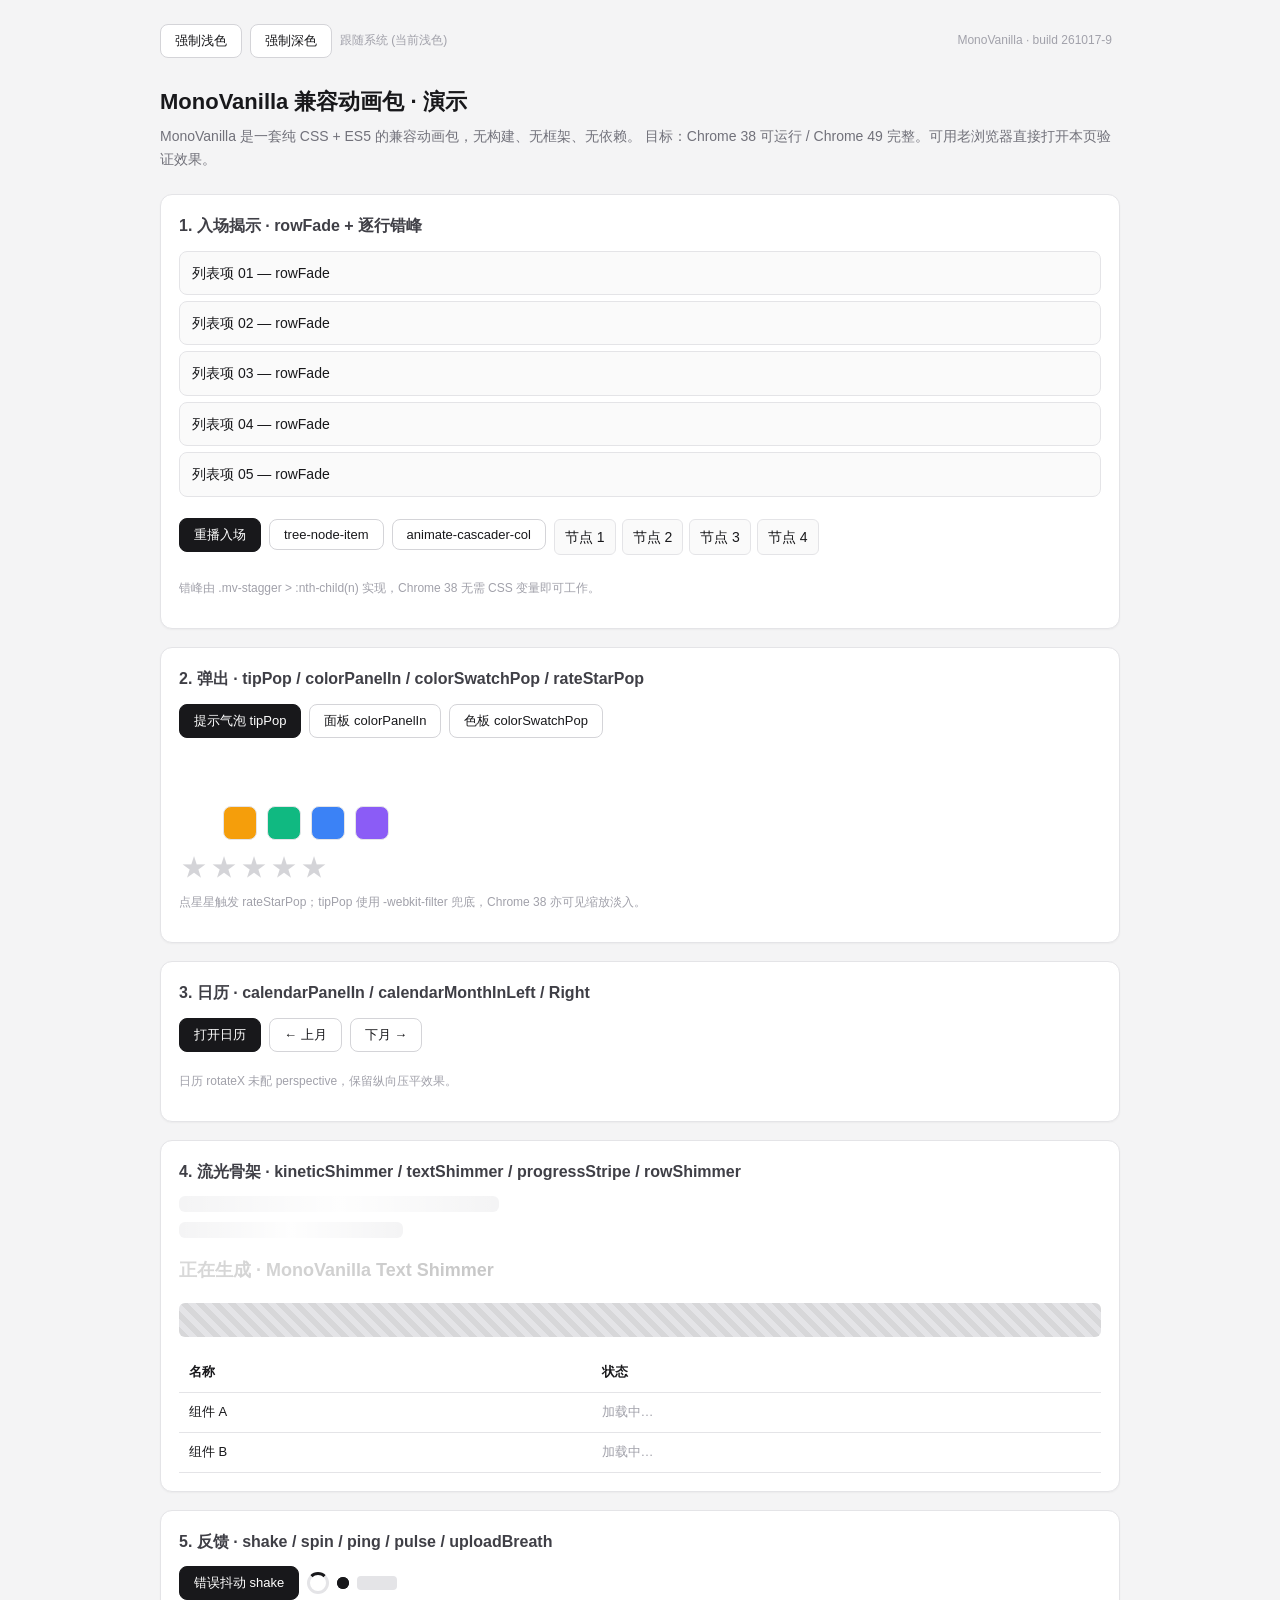
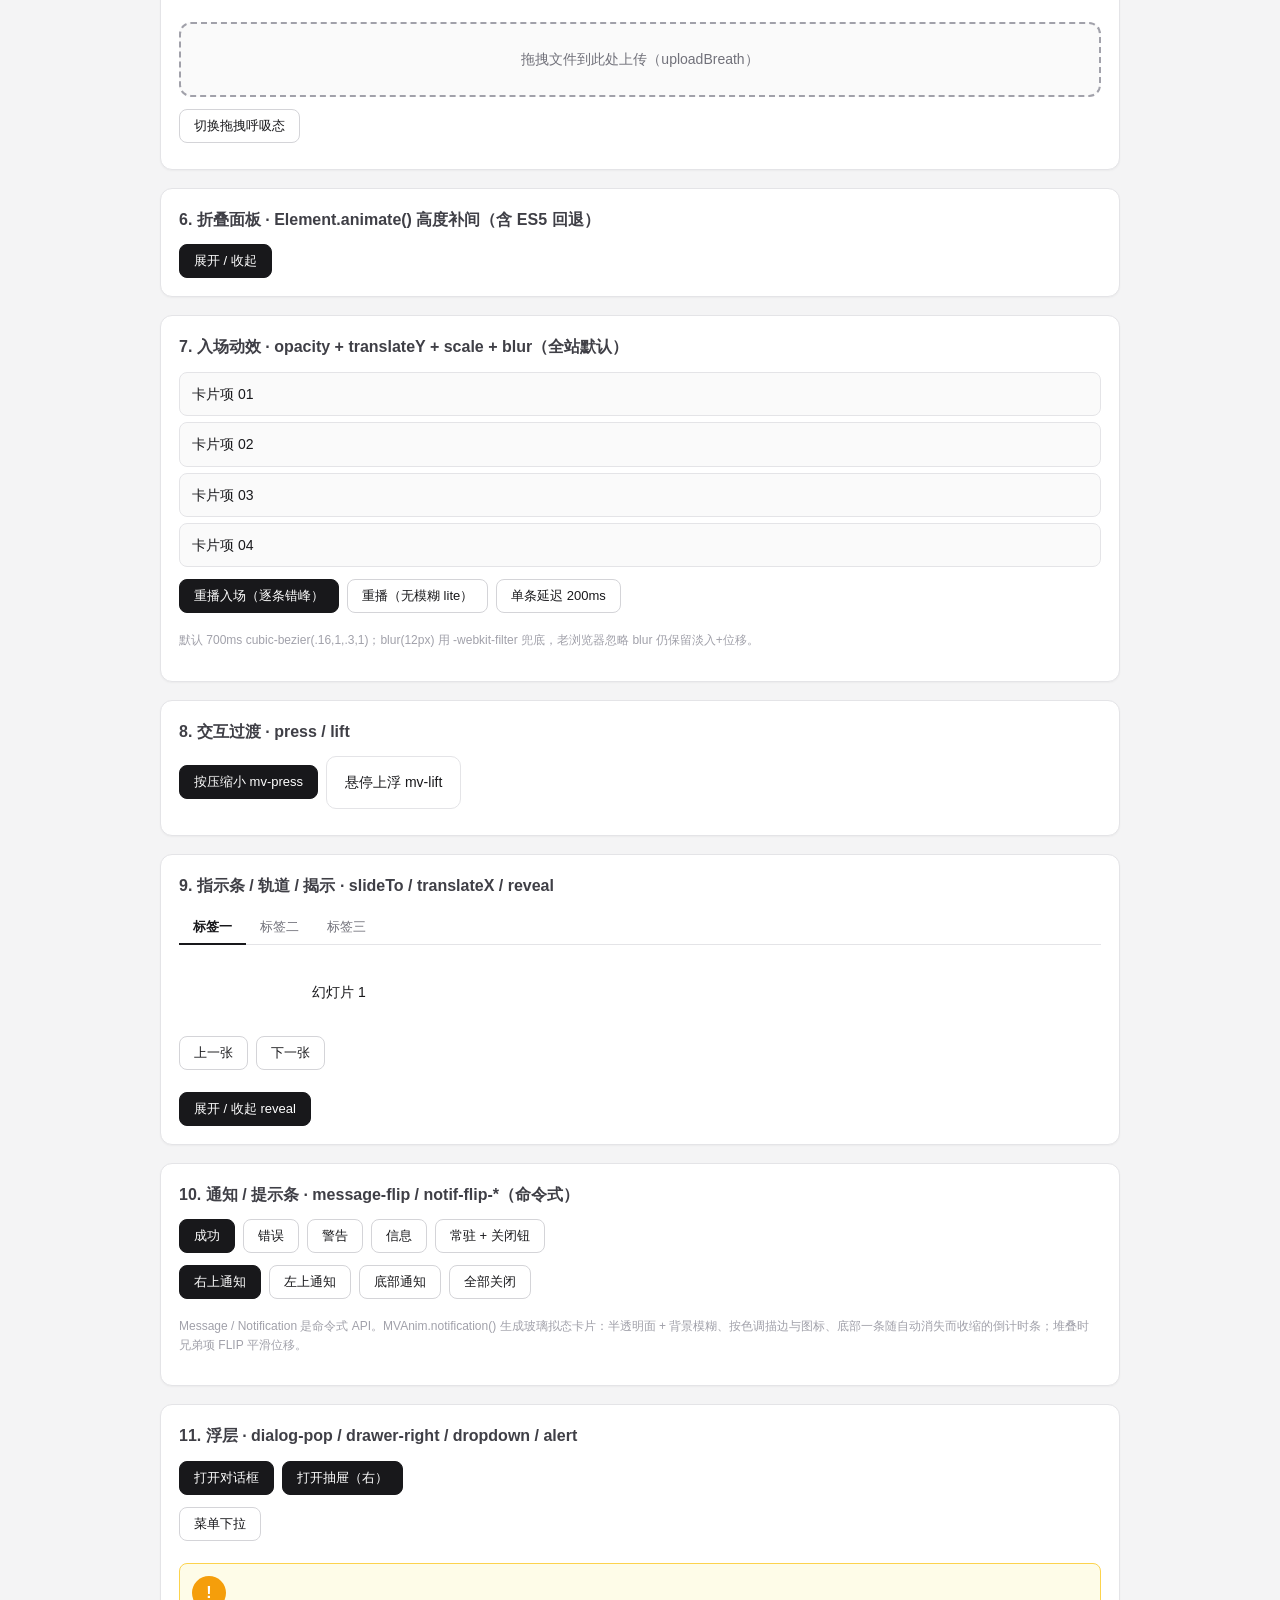
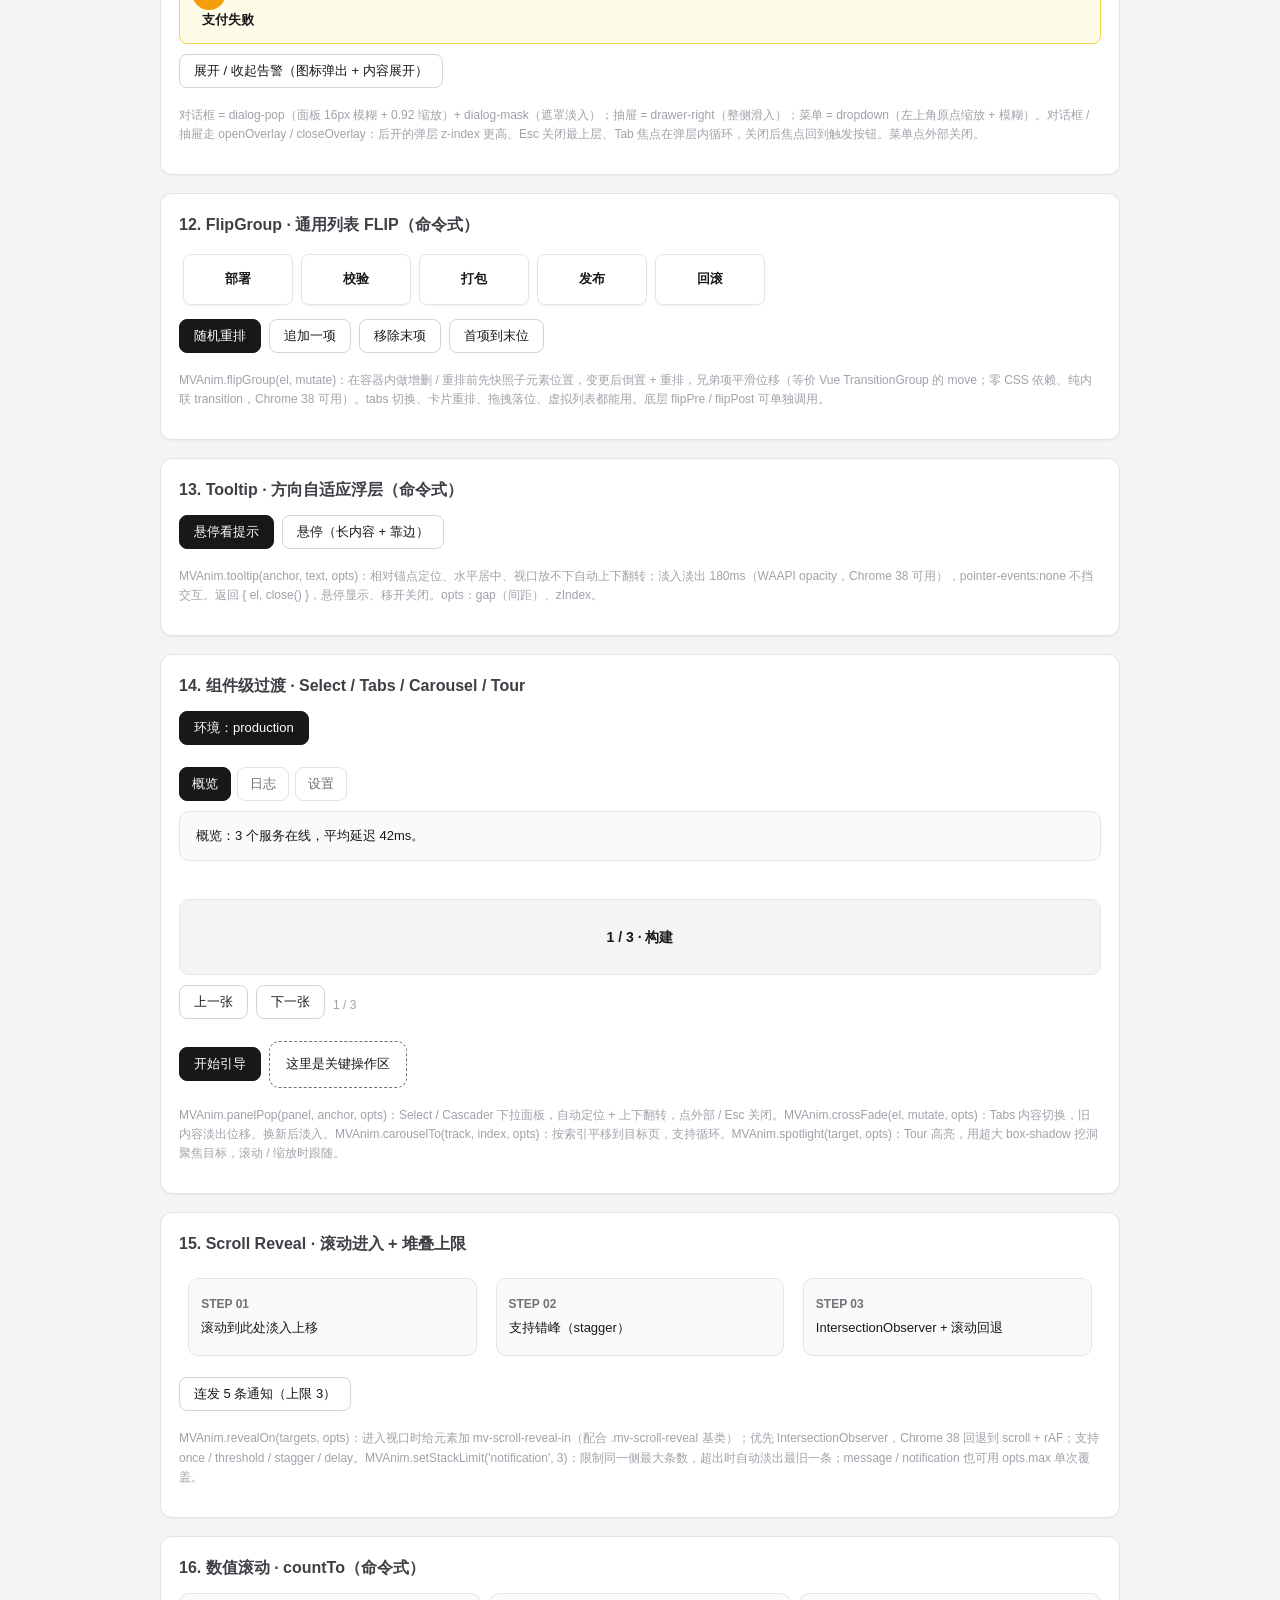
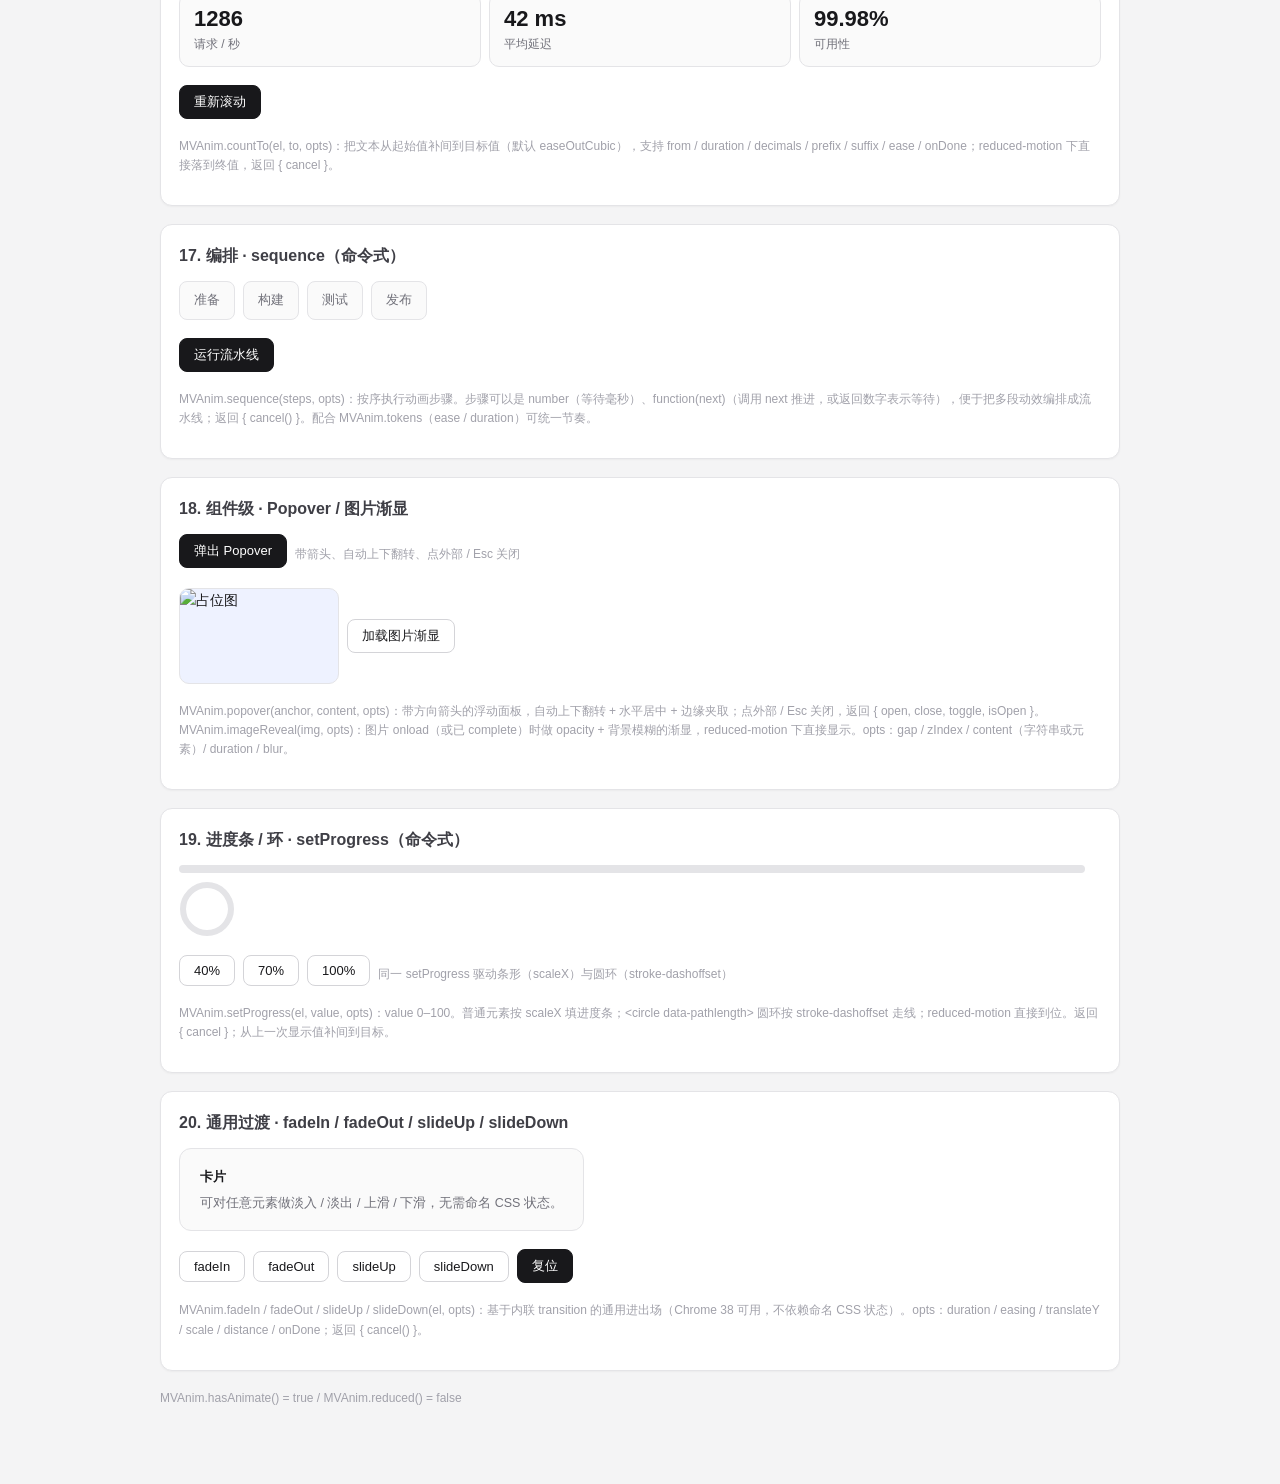
==== commit d4514c2c: "feat: generic fadeIn/fadeOut/slideUp/slideDown element transitions" ====
--- a/index.html
+++ b/index.html
@@ -771,6 +771,25 @@
       <p class="note">MVAnim.setProgress(el, value, opts)：value 0–100。普通元素按 scaleX 填进度条；&lt;circle data-pathlength&gt; 圆环按 stroke-dashoffset 走线；reduced-motion 直接到位。返回 { cancel }；从上一次显示值补间到目标。</p>
     </div>
 
+    <!-- 20. 通用过渡 fadeIn/fadeOut/slideUp/slideDown -->
+    <div class="card">
+      <h2>20. 通用过渡 · fadeIn / fadeOut / slideUp / slideDown</h2>
+      <div class="row">
+        <div class="gen-box" id="genBox">
+          <div class="gen-box-title">卡片</div>
+          <div class="gen-box-text">可对任意元素做淡入 / 淡出 / 上滑 / 下滑，无需命名 CSS 状态。</div>
+        </div>
+      </div>
+      <div class="row" style="margin-top:10px">
+        <button class="btn" id="genFadeIn">fadeIn</button>
+        <button class="btn" id="genFadeOut">fadeOut</button>
+        <button class="btn" id="genSlideUp">slideUp</button>
+        <button class="btn" id="genSlideDown">slideDown</button>
+        <button class="btn btn-dark" id="genReset">复位</button>
+      </div>
+      <p class="note">MVAnim.fadeIn / fadeOut / slideUp / slideDown(el, opts)：基于内联 transition 的通用进出场（Chrome 38 可用，不依赖命名 CSS 状态）。opts：duration / easing / translateY / scale / distance / onDone；返回 { cancel() }。</p>
+    </div>
+
     <p class="note">MVAnim.hasAnimate() = <span id="waapi">-</span> / MVAnim.reduced() = <span id="reduced">-</span></p>
  </div>
 
@@ -1299,6 +1318,18 @@
     if ($('pgr100')) { $('pgr100').onclick = function () { set(100); }; }
     set(0);
   })();
+
+  /* 20. 通用过渡 fadeIn/fadeOut/slideUp/slideDown */
+  (function () {
+    var box = $('genBox');
+    if (!box) { return; }
+    function reset() { box.style.opacity = ''; box.style.transform = ''; box.style.display = ''; box.style.visibility = ''; }
+    if ($('genReset')) { $('genReset').onclick = function () { reset(); MVAnim.fadeIn(box, { duration: 260 }); }; }
+    if ($('genFadeIn')) { $('genFadeIn').onclick = function () { box.style.opacity = '0'; MVAnim.fadeIn(box, { translateY: 12, duration: 400 }); }; }
+    if ($('genFadeOut')) { $('genFadeOut').onclick = function () { MVAnim.fadeOut(box, { translateY: -12, duration: 400 }); }; }
+    if ($('genSlideUp')) { $('genSlideUp').onclick = function () { box.style.opacity = '0'; MVAnim.slideUp(box, { distance: 18, duration: 400 }); }; }
+    if ($('genSlideDown')) { $('genSlideDown').onclick = function () { MVAnim.slideDown(box, { distance: 18, duration: 400 }); }; }
+  })();
 })();
 </script>
 </body>
--- a/monovanilla-animations.css
+++ b/monovanilla-animations.css
@@ -911,3 +911,11 @@
 }
 .pgr-ring { -webkit-transform: rotate(-90deg); transform: rotate(-90deg); }
 .pgr-ring circle { fill: none; -webkit-transform-origin: center; transform-origin: center; }
+
+.gen-box {
+  padding: 18px 20px; border-radius: 12px; min-width: 260px;
+  border: 1px solid #e4e4e7; border-color: var(--mv-card-bd, #e4e4e7);
+  background: #fafafa; background: var(--mv-soft, #fafafa);
+}
+.gen-box-title { font-size: 13px; font-weight: 600; color: #09090b; color: var(--mv-fg, #09090b); }
+.gen-box-text { margin-top: 6px; font-size: 12.5px; line-height: 1.5; color: #71717a; color: var(--mv-muted, #71717a); }
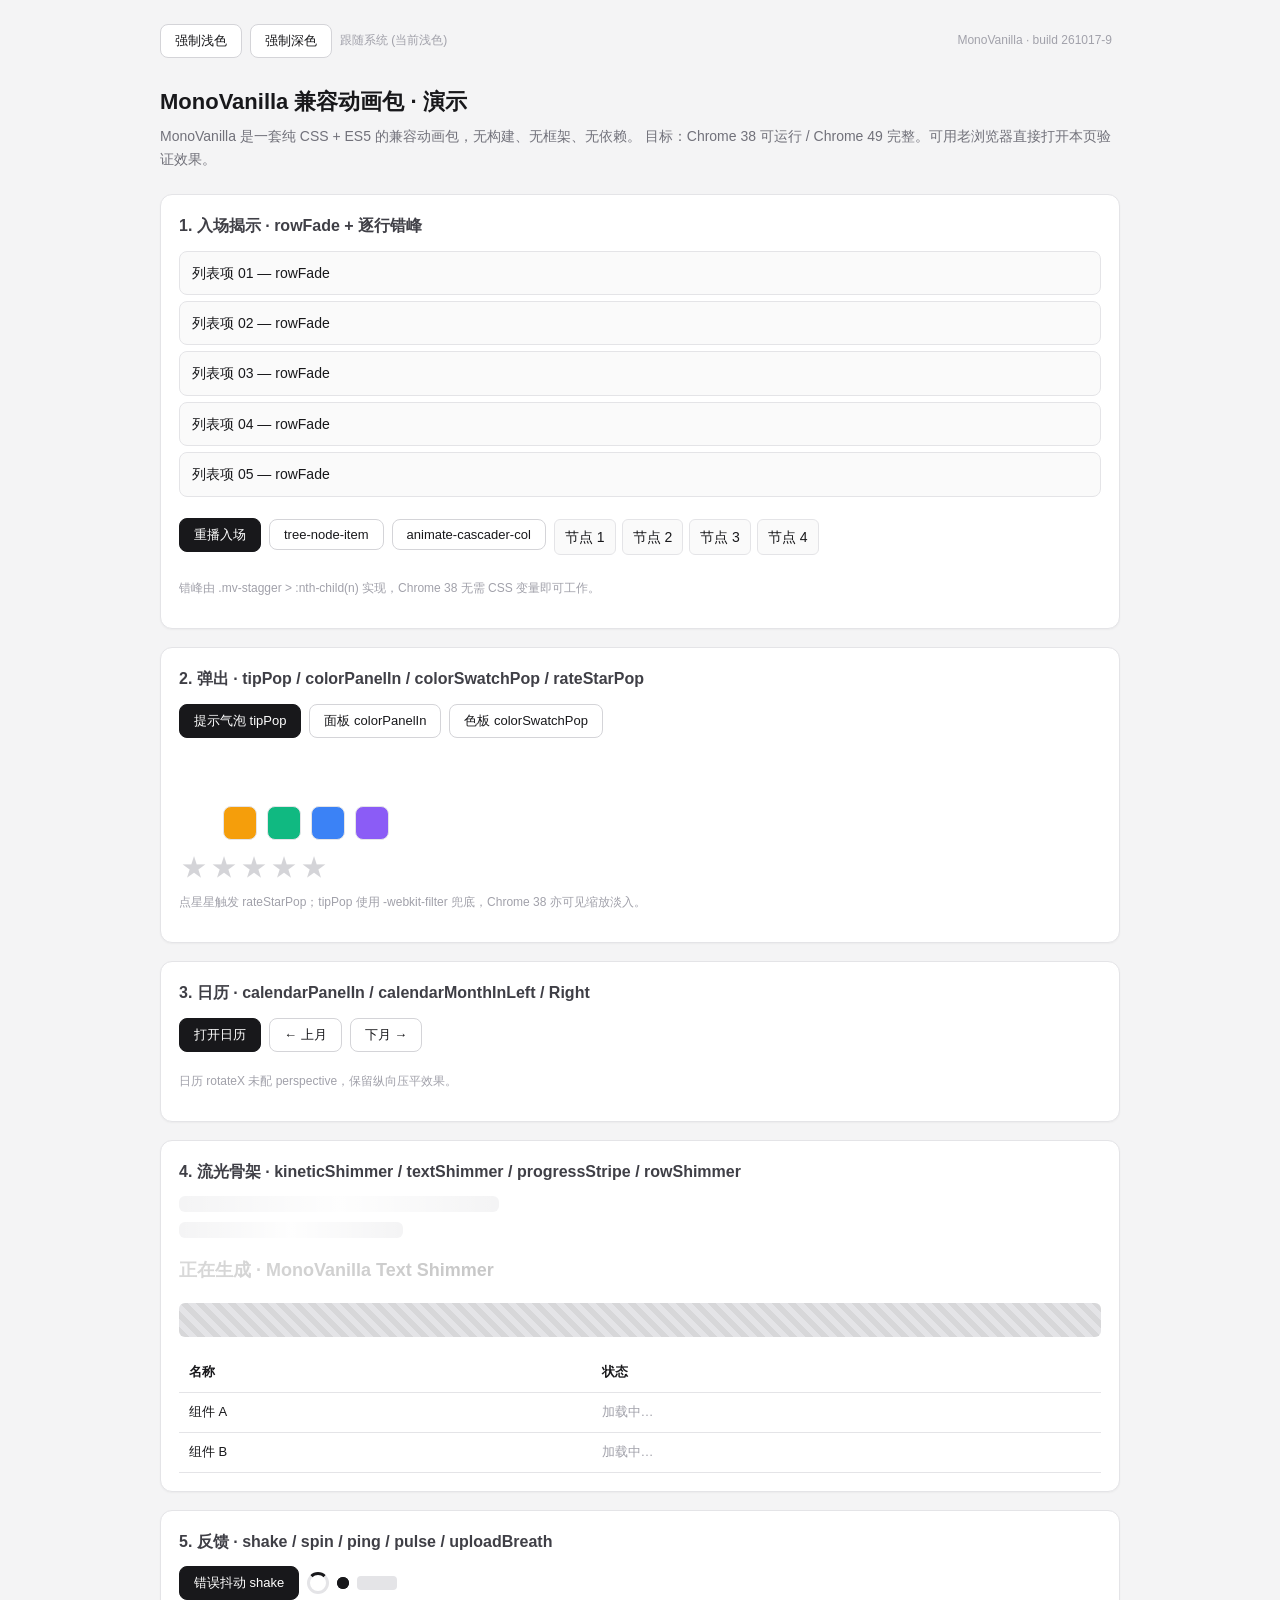
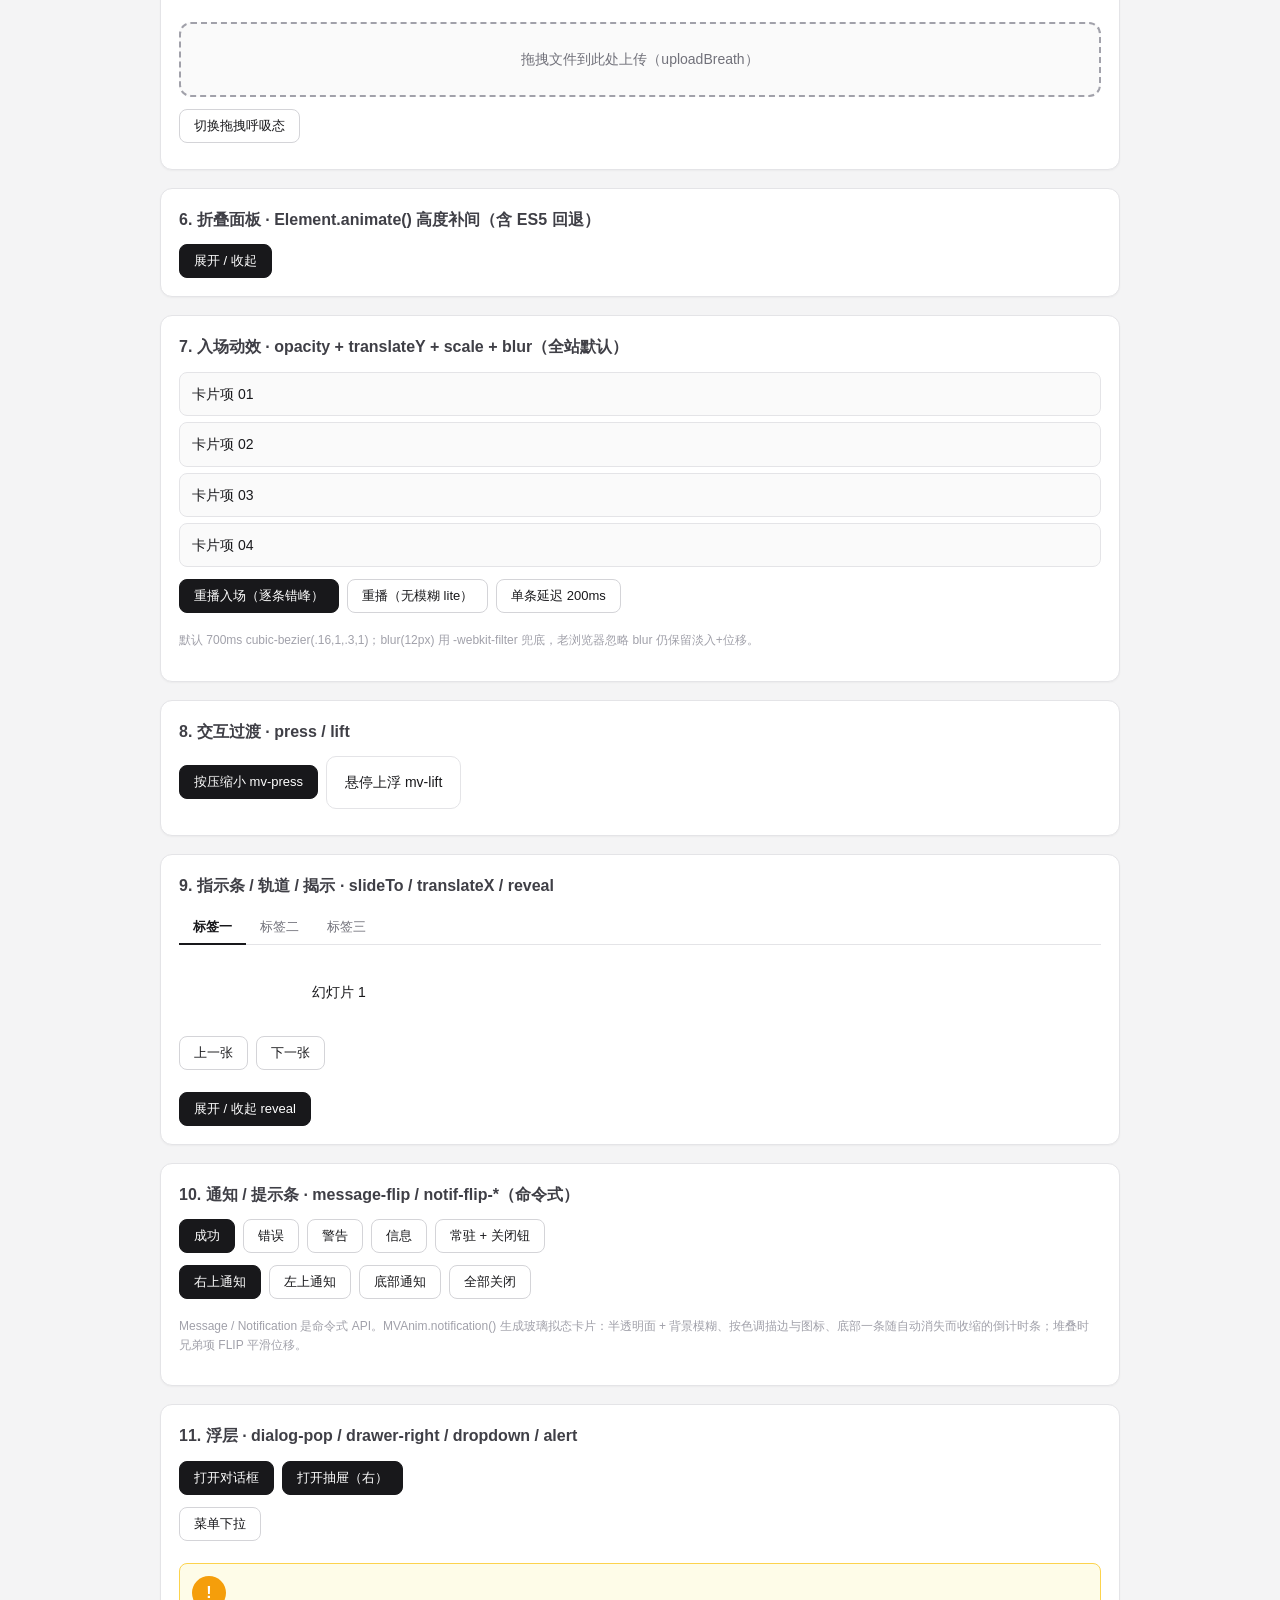
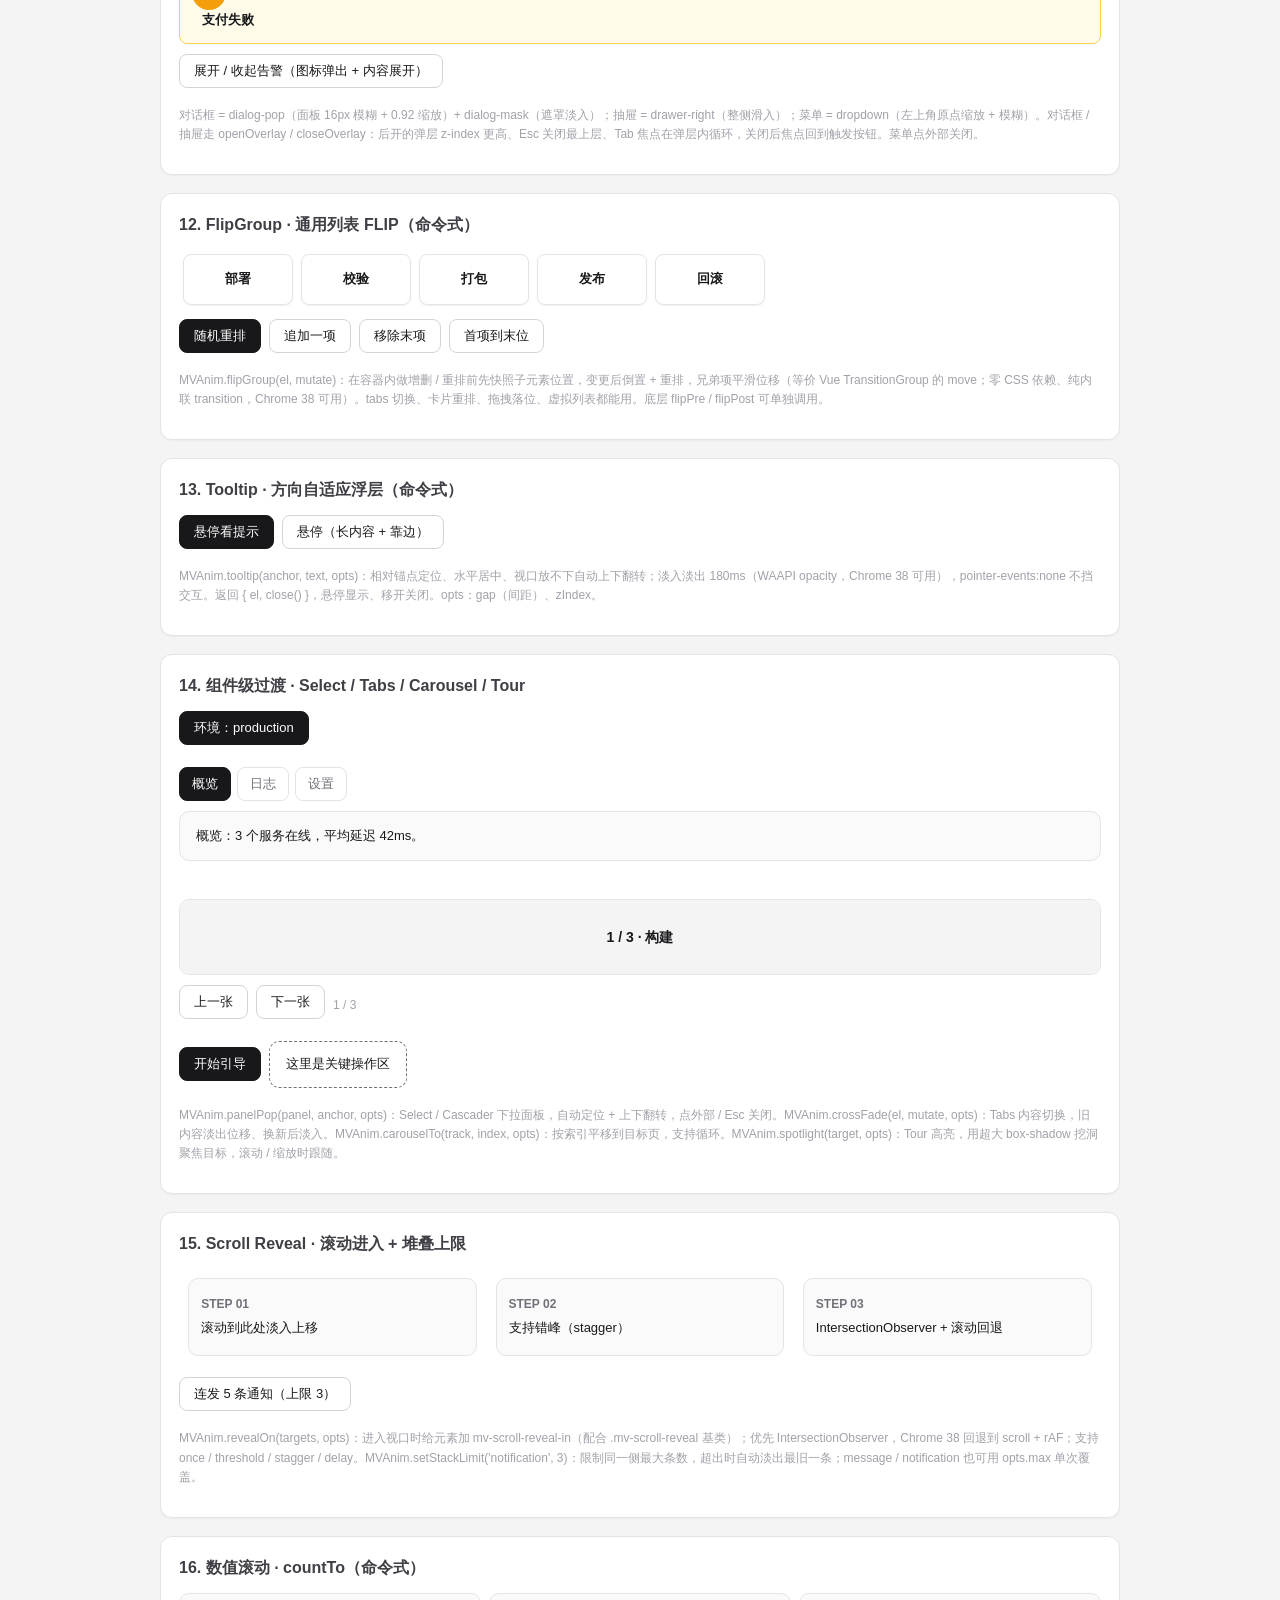
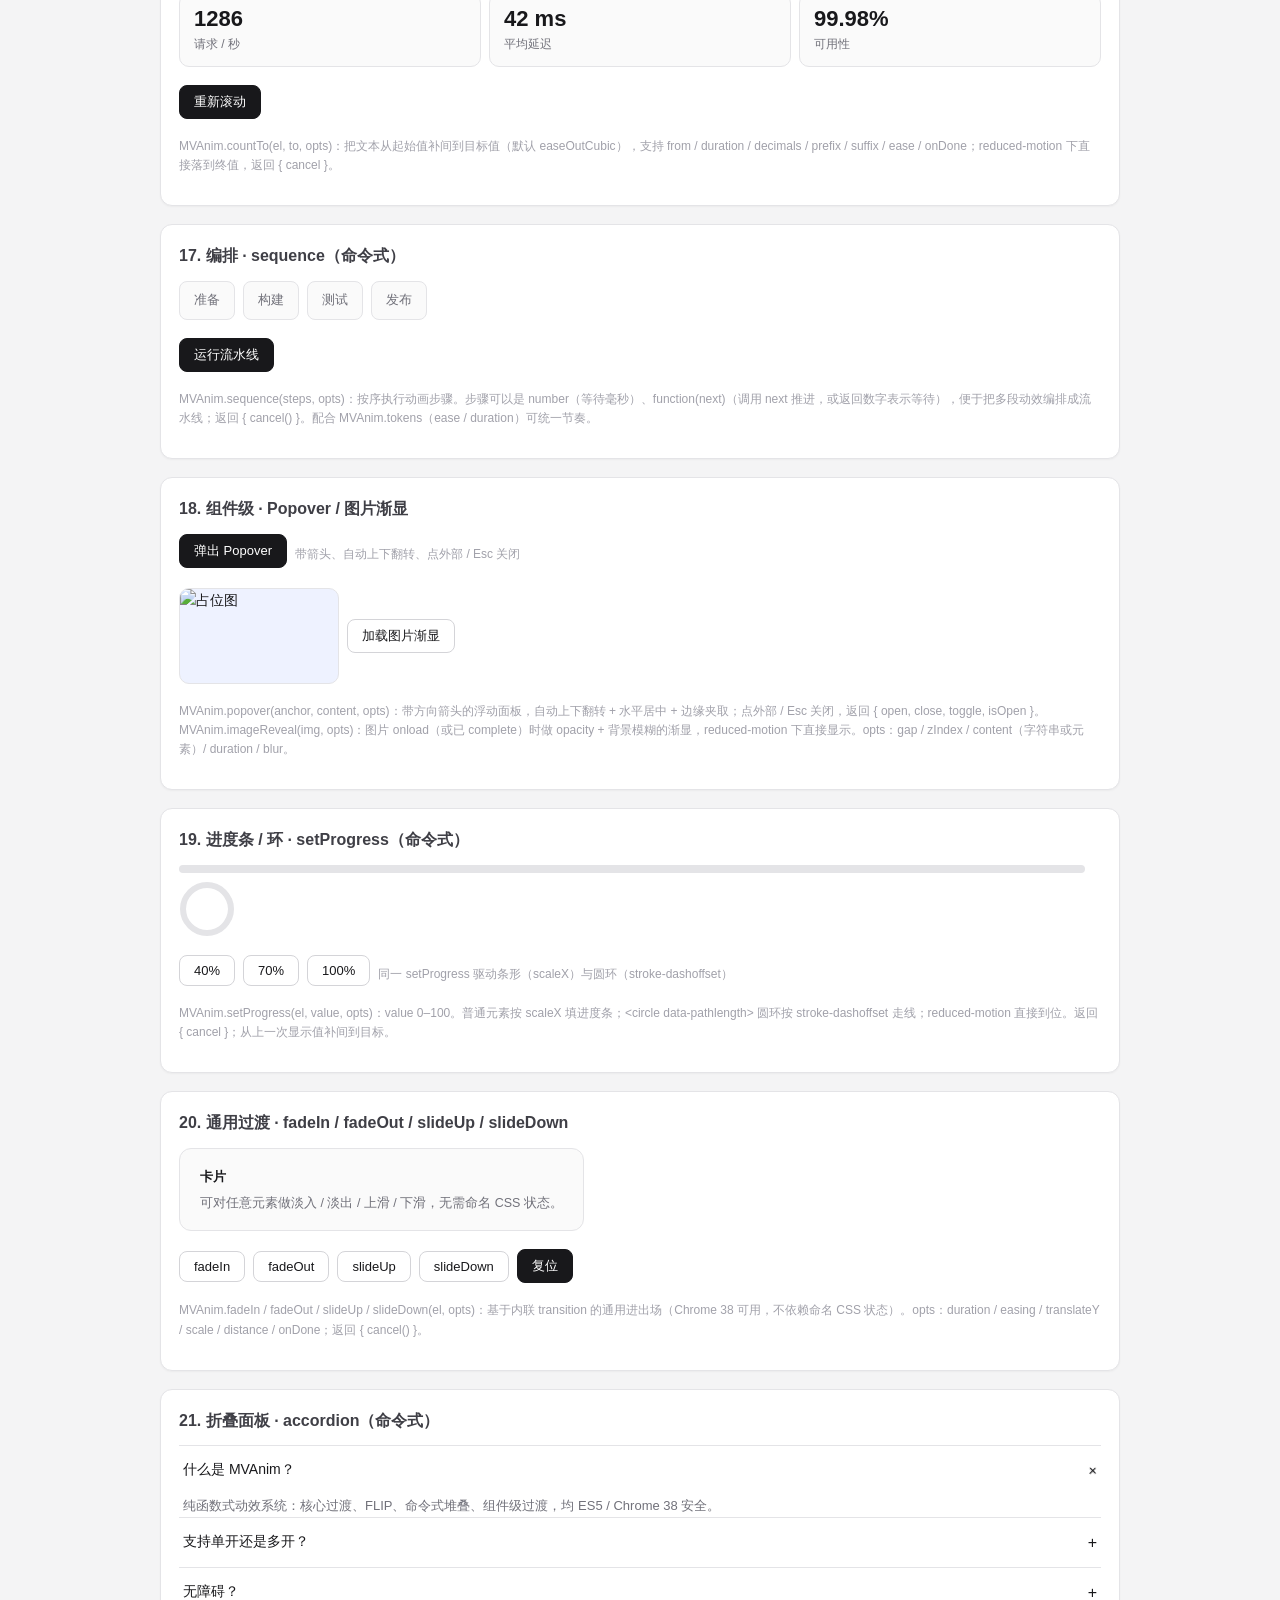
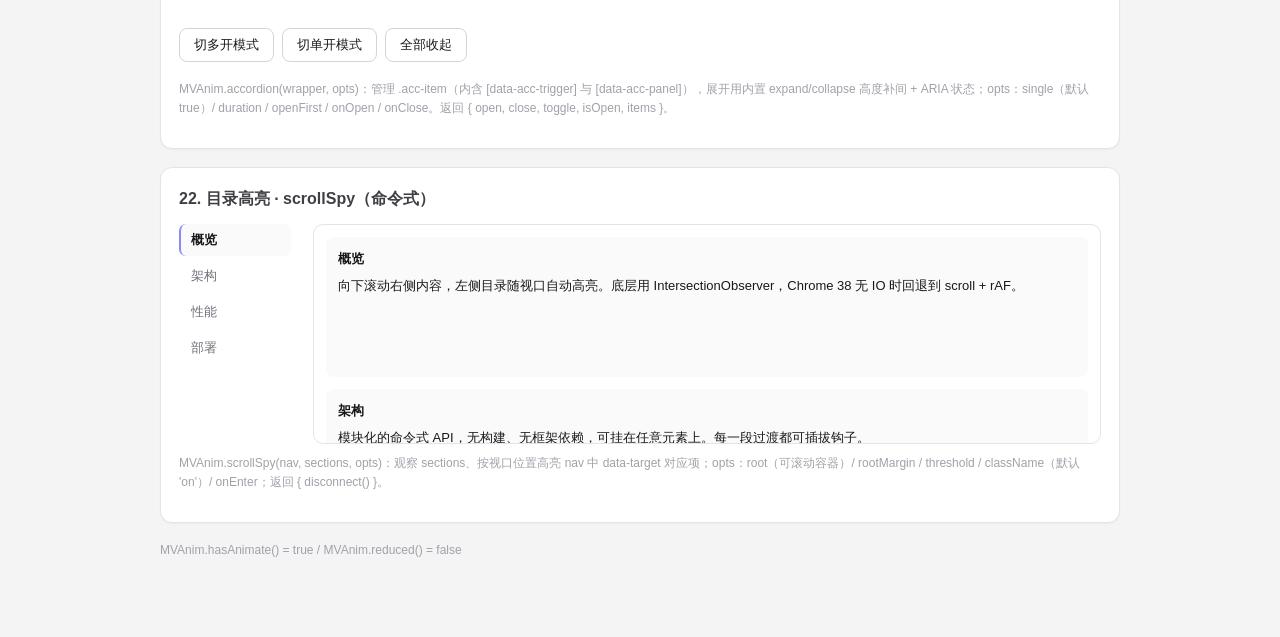
==== commit 5d1f0616: "feat: accordion (ARIA, single/multi-open) + scrollSpy nav tracking" ====
--- a/index.html
+++ b/index.html
@@ -790,6 +790,51 @@
       <p class="note">MVAnim.fadeIn / fadeOut / slideUp / slideDown(el, opts)：基于内联 transition 的通用进出场（Chrome 38 可用，不依赖命名 CSS 状态）。opts：duration / easing / translateY / scale / distance / onDone；返回 { cancel() }。</p>
     </div>
 
+    <!-- 21. 折叠面板 accordion -->
+    <div class="card">
+      <h2>21. 折叠面板 · accordion（命令式）</h2>
+      <div class="acc" id="accBox">
+        <div class="acc-item">
+          <button class="acc-trigger" data-acc-trigger type="button">什么是 MVAnim？</button>
+          <div class="acc-panel" data-acc-panel>纯函数式动效系统：核心过渡、FLIP、命令式堆叠、组件级过渡，均 ES5 / Chrome 38 安全。</div>
+        </div>
+        <div class="acc-item">
+          <button class="acc-trigger" data-acc-trigger type="button">支持单开还是多开？</button>
+          <div class="acc-panel" data-acc-panel>默认单开（single），传 single:false 可让多个面板同时展开。</div>
+        </div>
+        <div class="acc-item">
+          <button class="acc-trigger" data-acc-trigger type="button">无障碍？</button>
+          <div class="acc-panel" data-acc-panel>触发器带 role=button / aria-expanded / aria-controls，面板 role=region / aria-hidden，支持键盘 Enter / 空格。</div>
+        </div>
+      </div>
+      <div class="row" style="margin-top:10px">
+        <button class="btn" id="accMulti">切多开模式</button>
+        <button class="btn" id="accSingle">切单开模式</button>
+        <button class="btn" id="accCloseAll">全部收起</button>
+      </div>
+      <p class="note">MVAnim.accordion(wrapper, opts)：管理 .acc-item（内含 [data-acc-trigger] 与 [data-acc-panel]），展开用内置 expand/collapse 高度补间 + ARIA 状态；opts：single（默认 true）/ duration / openFirst / onOpen / onClose。返回 { open, close, toggle, isOpen, items }。</p>
+    </div>
+
+    <!-- 22. 目录高亮 scrollSpy -->
+    <div class="card">
+      <h2>22. 目录高亮 · scrollSpy（命令式）</h2>
+      <div class="spy-wrap">
+        <nav class="spy-nav" id="spyNav" aria-label="目录">
+          <a href="#spy1" data-target="spy1">概览</a>
+          <a href="#spy2" data-target="spy2">架构</a>
+          <a href="#spy3" data-target="spy3">性能</a>
+          <a href="#spy4" data-target="spy4">部署</a>
+        </nav>
+        <div class="spy-body" id="spyBody">
+          <div class="spy-sec" id="spy1"><h4>概览</h4>向下滚动右侧内容，左侧目录随视口自动高亮。底层用 IntersectionObserver，Chrome 38 无 IO 时回退到 scroll + rAF。</div>
+          <div class="spy-sec" id="spy2"><h4>架构</h4>模块化的命令式 API，无构建、无框架依赖，可挂在任意元素上。每一段过渡都可插拔钩子。</div>
+          <div class="spy-sec" id="spy3"><h4>性能</h4>只动 transform / opacity / filter，优先合成层，避免触发布局重排。FLIP 与进度条都走 rAF 补间。</div>
+          <div class="spy-sec" id="spy4"><h4>部署</h4>拷贝 monovanilla-anim.js + monovanilla-animations.css 即可，暴露 window.MVAnim，按需在页面初始化时调用各能力。</div>
+        </div>
+      </div>
+      <p class="note">MVAnim.scrollSpy(nav, sections, opts)：观察 sections、按视口位置高亮 nav 中 data-target 对应项；opts：root（可滚动容器）/ rootMargin / threshold / className（默认 'on'）/ onEnter；返回 { disconnect() }。</p>
+    </div>
+
     <p class="note">MVAnim.hasAnimate() = <span id="waapi">-</span> / MVAnim.reduced() = <span id="reduced">-</span></p>
  </div>
 
@@ -1330,6 +1375,31 @@
     if ($('genSlideUp')) { $('genSlideUp').onclick = function () { box.style.opacity = '0'; MVAnim.slideUp(box, { distance: 18, duration: 400 }); }; }
     if ($('genSlideDown')) { $('genSlideDown').onclick = function () { MVAnim.slideDown(box, { distance: 18, duration: 400 }); }; }
   })();
+
+  /* 21. 折叠面板 accordion */
+  (function () {
+    var acc = null;
+    function init(single) {
+      acc = MVAnim.accordion($('accBox'), { single: single, duration: 320, openFirst: true });
+    }
+    init(true);
+    if ($('accMulti')) { $('accMulti').onclick = function () { init(false); }; }
+    if ($('accSingle')) { $('accSingle').onclick = function () { init(true); }; }
+    if ($('accCloseAll')) { $('accCloseAll').onclick = function () { for (var i = 0; i < acc.items.length; i++) { acc.close(i); } }; }
+  })();
+
+  /* 22. 目录高亮 scrollSpy */
+  (function () {
+    var body = $('spyBody'), nav = $('spyNav');
+    if (!body || !nav) { return; }
+    var links = nav.querySelectorAll('a[data-target]');
+    var secEls = [];
+    for (var i = 0; i < links.length; i++) {
+      var s = document.getElementById(links[i].getAttribute('data-target'));
+      if (s) { secEls.push(s); }
+    }
+    if (secEls.length) { MVAnim.scrollSpy(links, secEls, { root: body, className: 'on' }); }
+  })();
 })();
 </script>
 </body>
--- a/monovanilla-animations.css
+++ b/monovanilla-animations.css
@@ -919,3 +919,42 @@
 }
 .gen-box-title { font-size: 13px; font-weight: 600; color: #09090b; color: var(--mv-fg, #09090b); }
 .gen-box-text { margin-top: 6px; font-size: 12.5px; line-height: 1.5; color: #71717a; color: var(--mv-muted, #71717a); }
+
+.acc-item { border-bottom: 1px solid #e4e4e7; border-bottom-color: var(--mv-card-bd, #e4e4e7); }
+.acc-item:last-child { border-bottom: 0; }
+.acc-trigger {
+  display: block; width: 100%; text-align: left; padding: 12px 4px;
+  border: 0; background: transparent; cursor: pointer;
+  font: inherit; font-size: 14px; font-weight: 500;
+  color: #18181b; color: var(--mv-fg, #18181b);
+}
+.acc-trigger::after { float: right; content: '+'; margin-left: 12px; font-size: 16px; -webkit-transition: -webkit-transform .3s; transition: transform .3s; }
+.acc-trigger[aria-expanded="true"]::after { -webkit-transform: rotate(45deg); transform: rotate(45deg); }
+.acc-panel { font-size: 13px; line-height: 1.6; color: #71717a; color: var(--mv-muted, #71717a); padding: 0 4px; }
+
+.spy-wrap { display: -webkit-box; display: -webkit-flex; display: flex; gap: 14px; -webkit-flex-shrink: 0; }
+.spy-nav {
+  -webkit-box-flex: 0; -webkit-flex: 0 0 120px; flex: 0 0 120px;
+  padding-right: 8px; position: -webkit-sticky; position: sticky; top: 0;
+}
+.spy-nav a {
+  display: block; padding: 6px 10px; margin-bottom: 4px; text-decoration: none;
+  font-size: 12.5px; color: #71717a; color: var(--mv-muted, #71717a);
+  border-radius: 7px; border-left: 2px solid transparent;
+  -webkit-transition: all .25s cubic-bezier(.16, 1, .3, 1); transition: all .25s cubic-bezier(.16, 1, .3, 1);
+}
+.spy-nav a.on {
+  color: #18181b; color: var(--mv-fg, #18181b); font-weight: 600;
+  background: #e0e7ff; background: var(--mv-soft, #e0e7ff);
+  border-left-color: #818cf8;
+}
+.spy-body {
+  -webkit-box-flex: 1; -webkit-flex: 1 1 auto; flex: 1 1 auto; min-width: 0;
+  height: 220px; overflow-y: auto; border-radius: 10px;
+  border: 1px solid #e4e4e7; border-color: var(--mv-card-bd, #e4e4e7); padding: 12px;
+}
+.spy-sec { min-height: 140px; padding: 12px; border-radius: 8px; margin-bottom: 12px;
+  background: #fafafa; background: var(--mv-soft, #fafafa); font-size: 13px; }
+
+.spy-sec h4 { font-size: 13px; margin: 0 0 6px; color: #09090b; color: var(--mv-fg, #09090b); }
+.acc { border-top: 1px solid #e4e4e7; border-top-color: var(--mv-card-bd, #e4e4e7); }
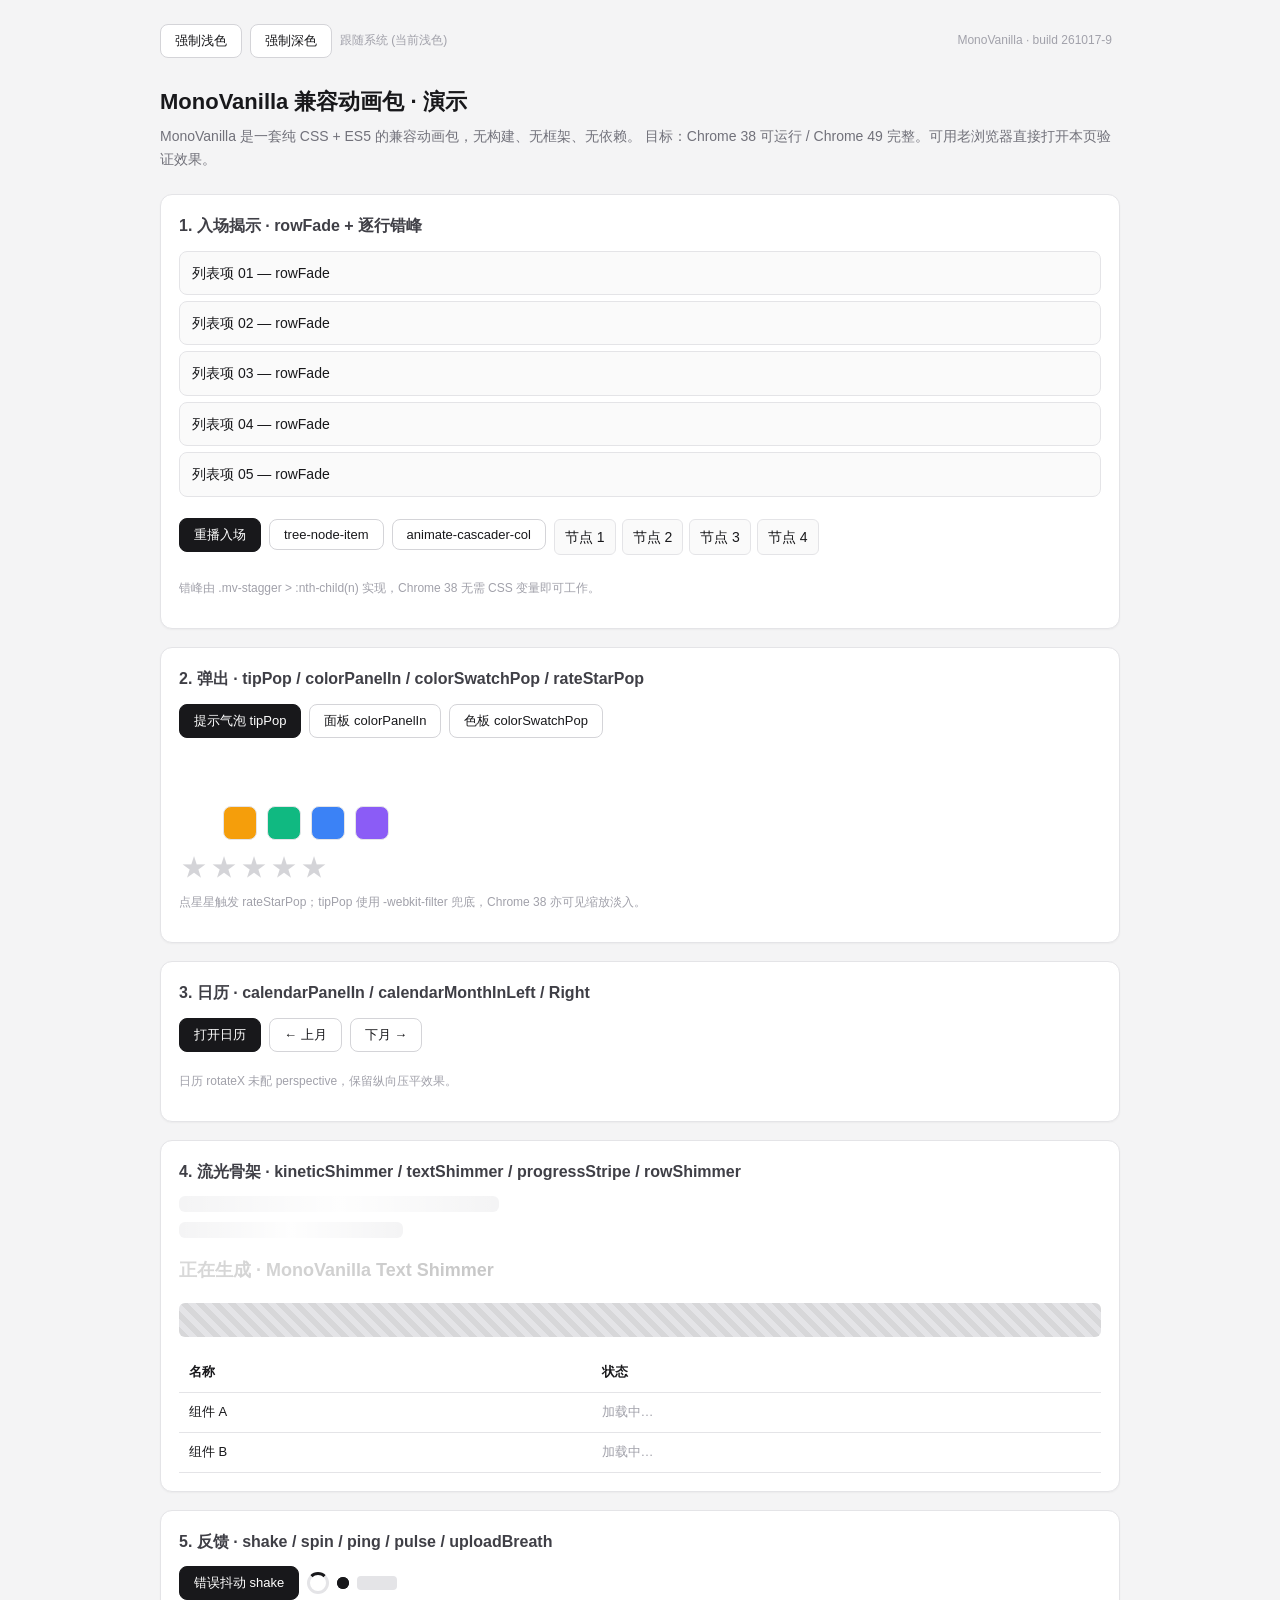
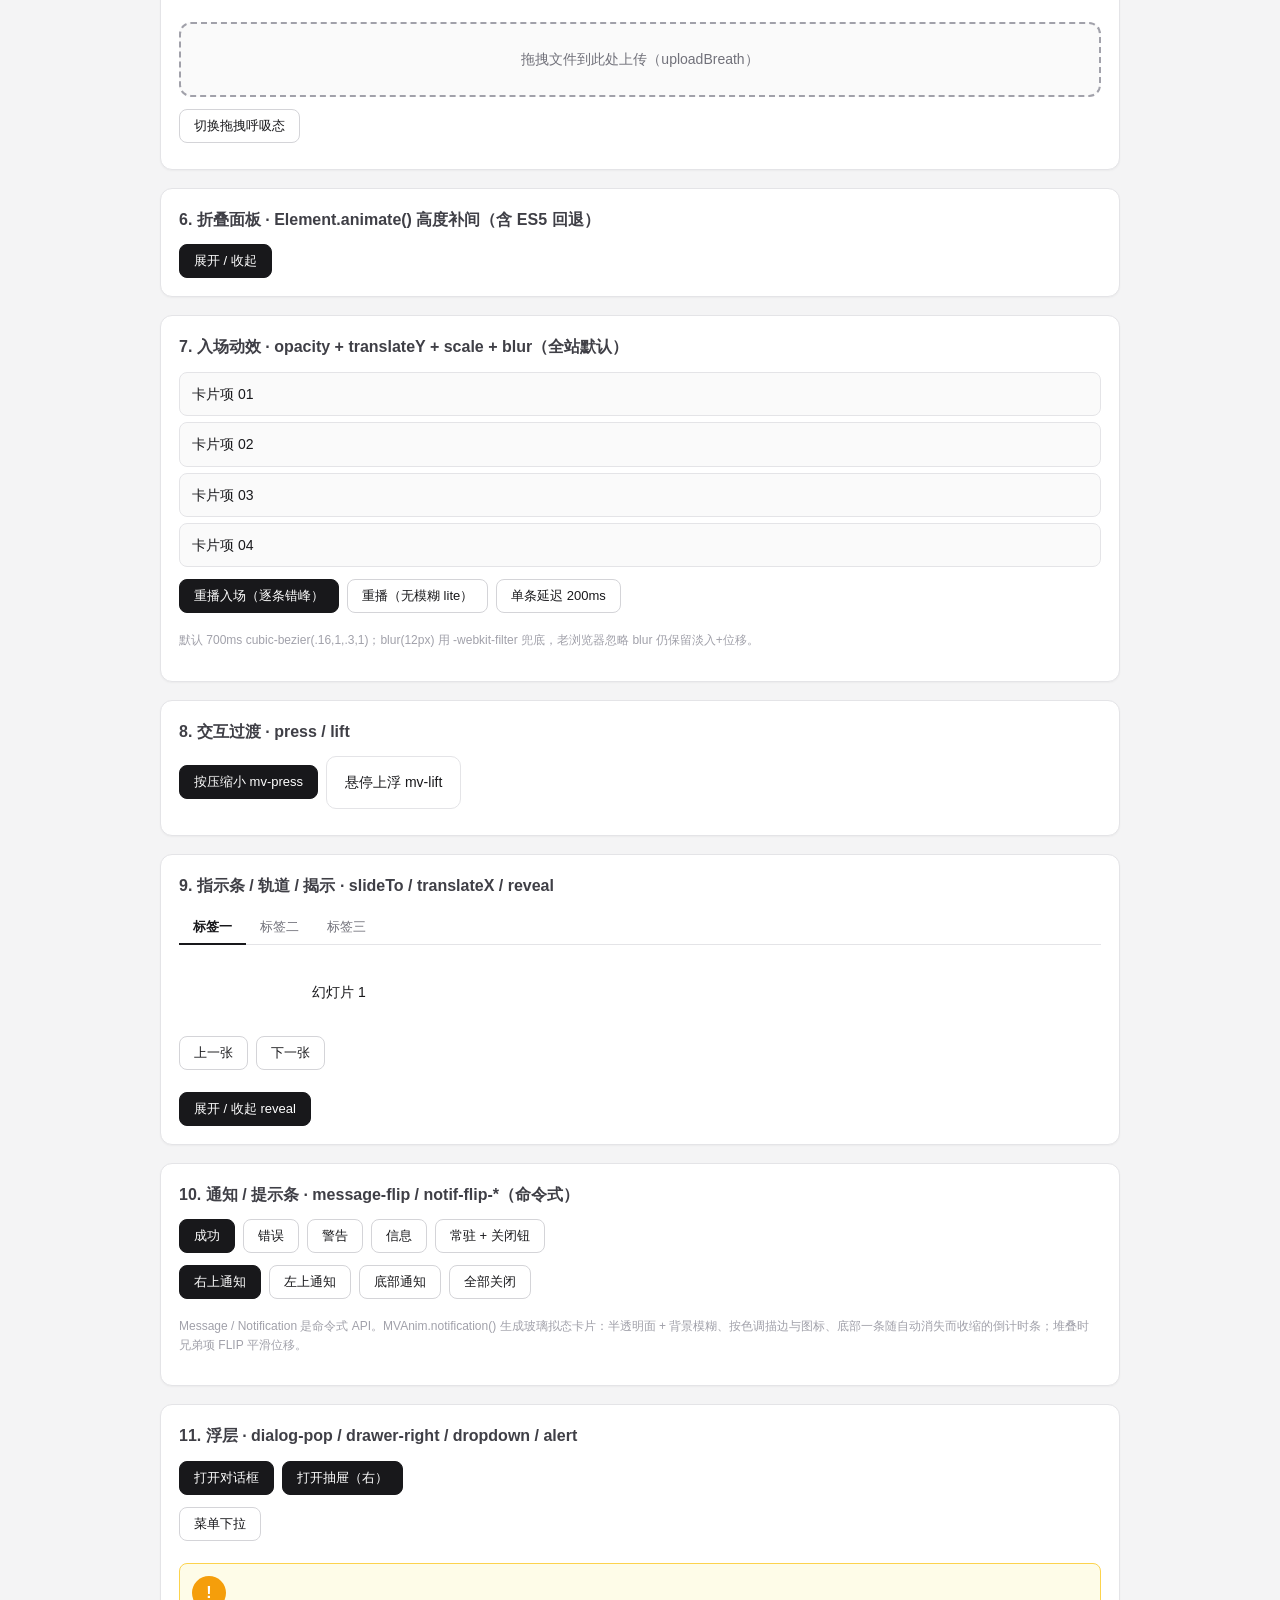
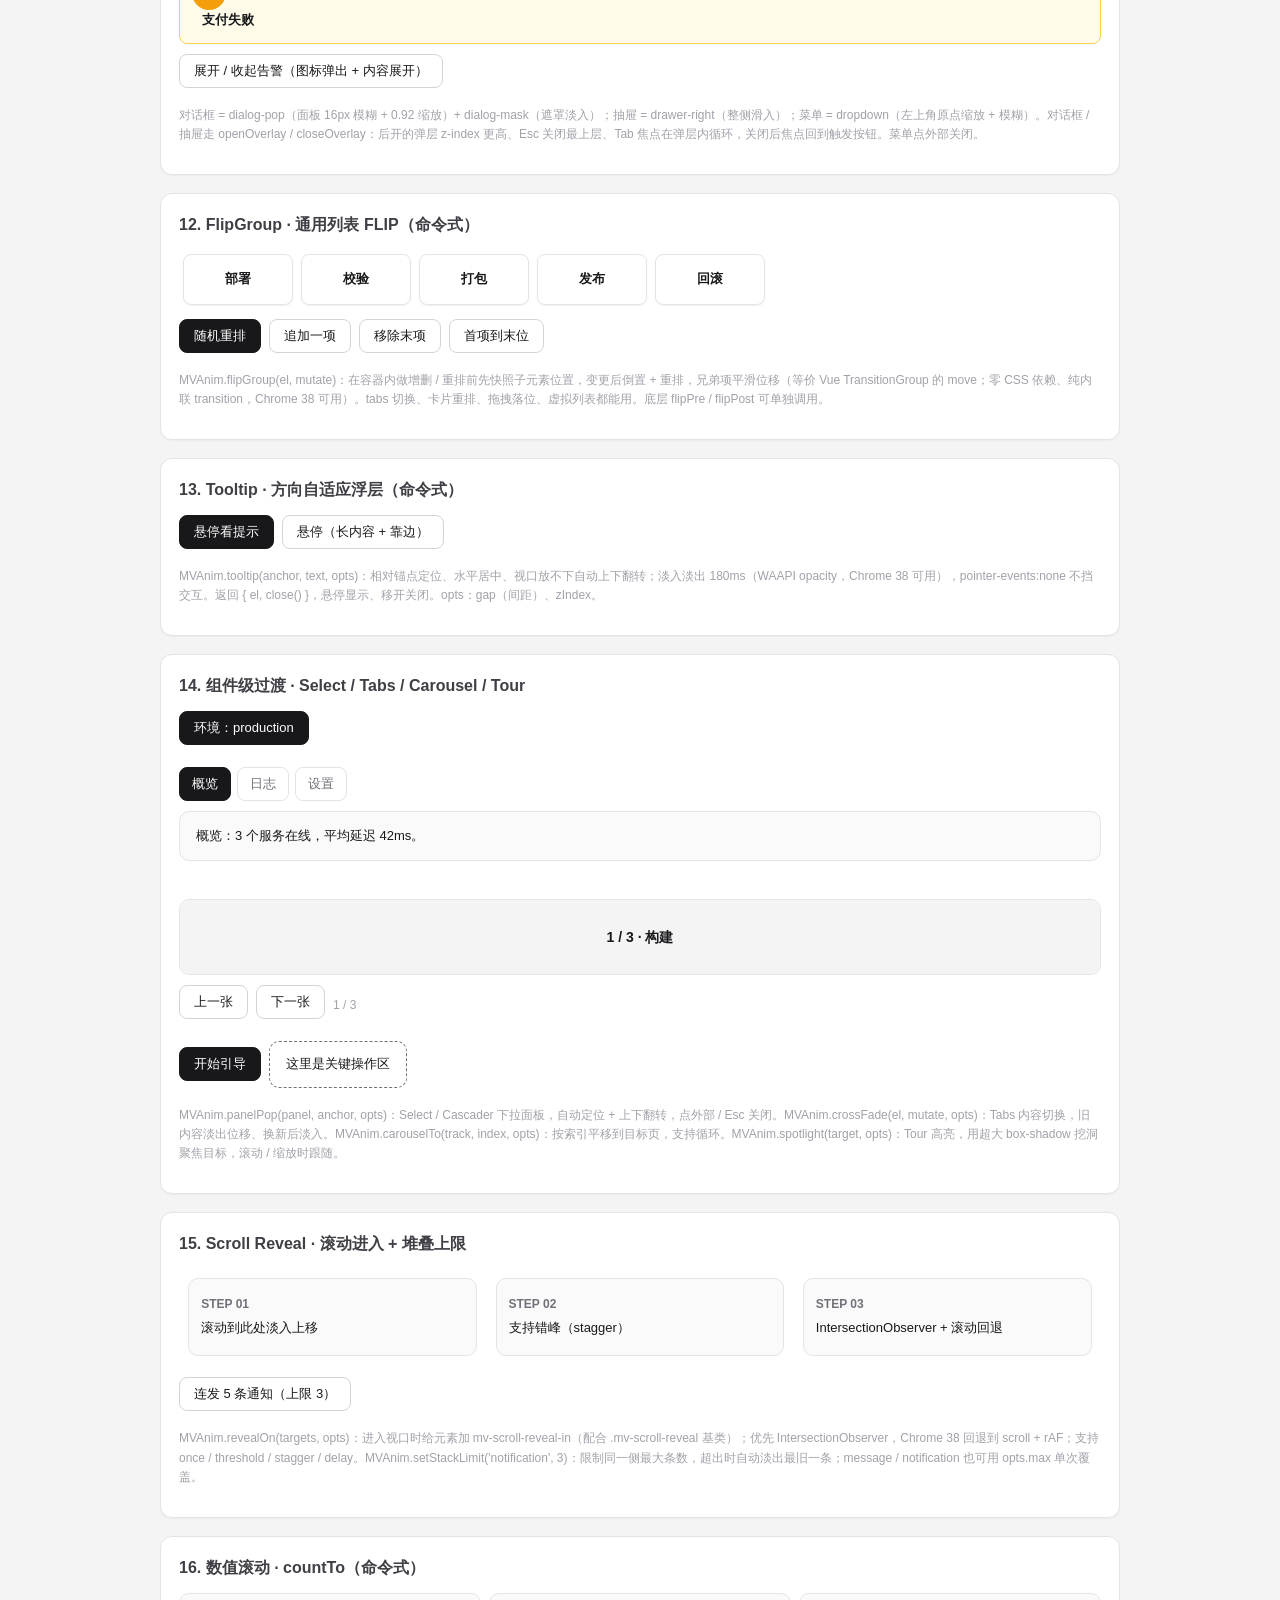
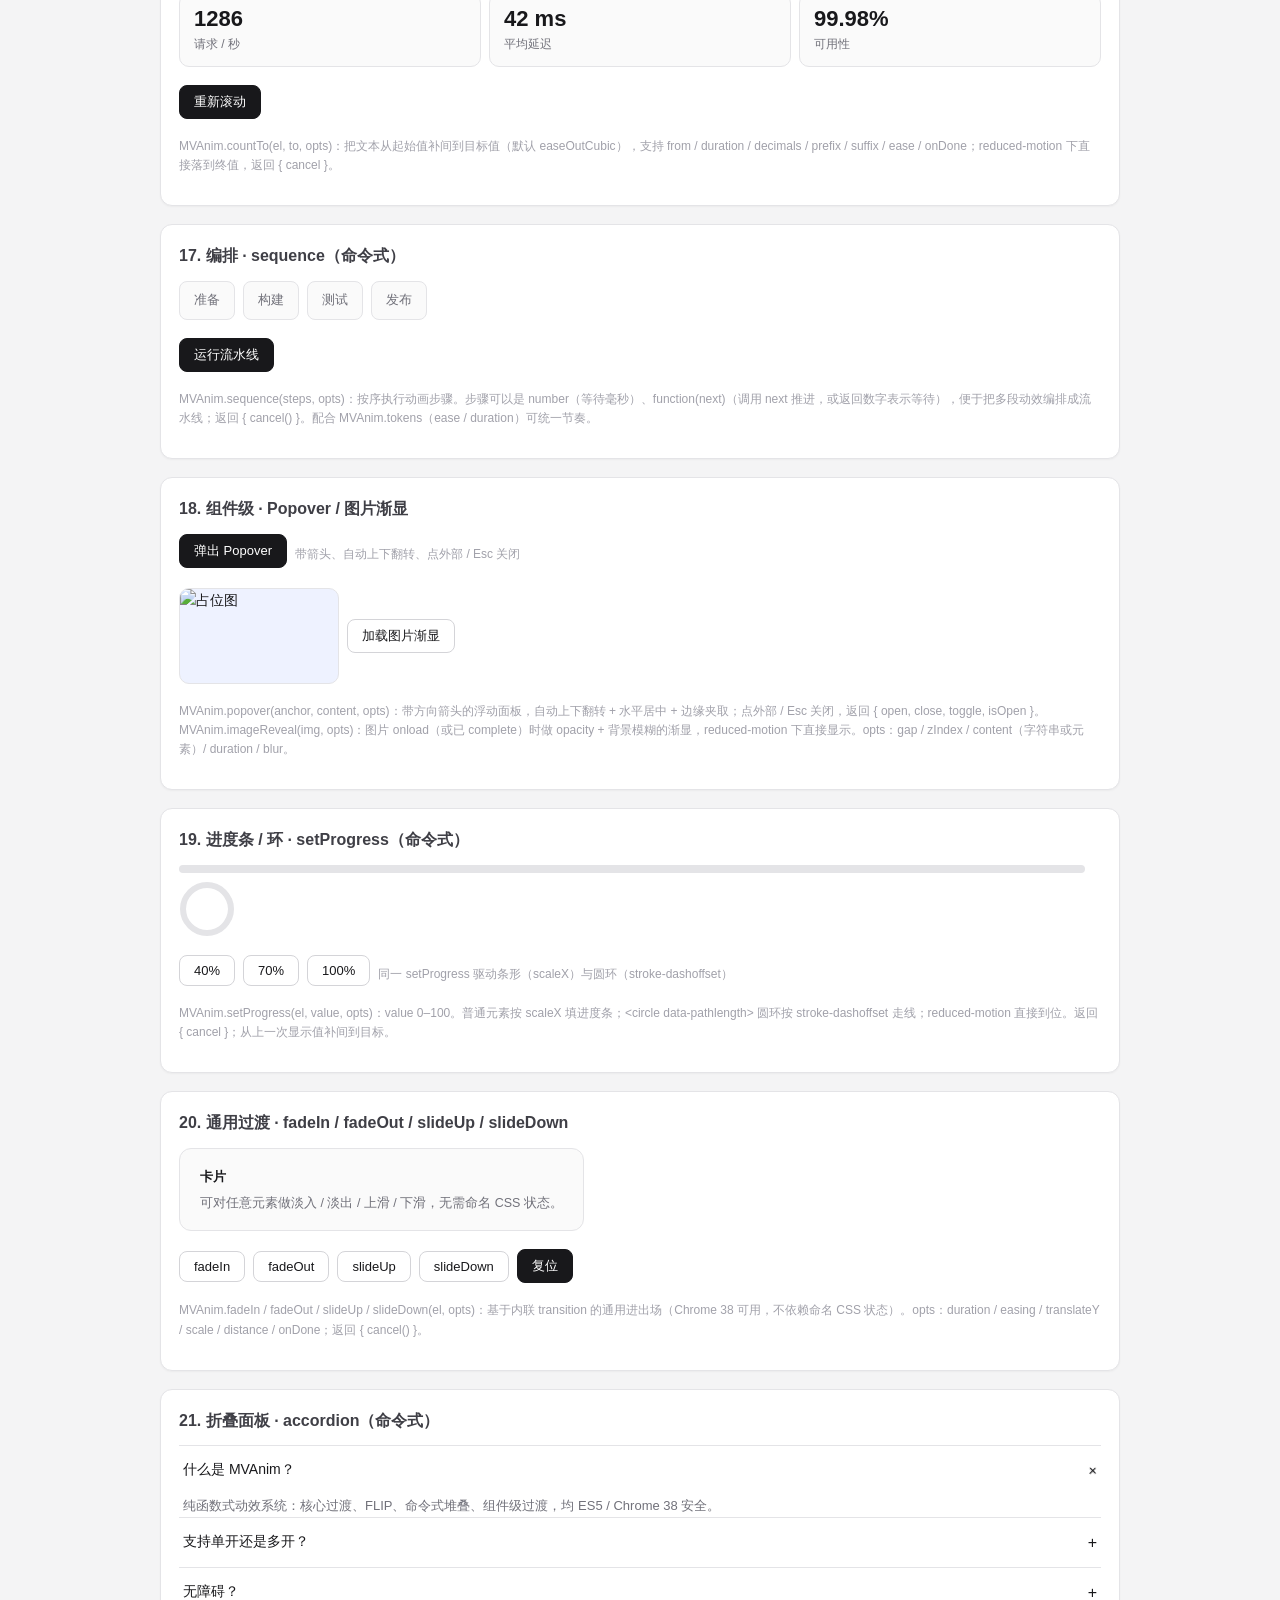
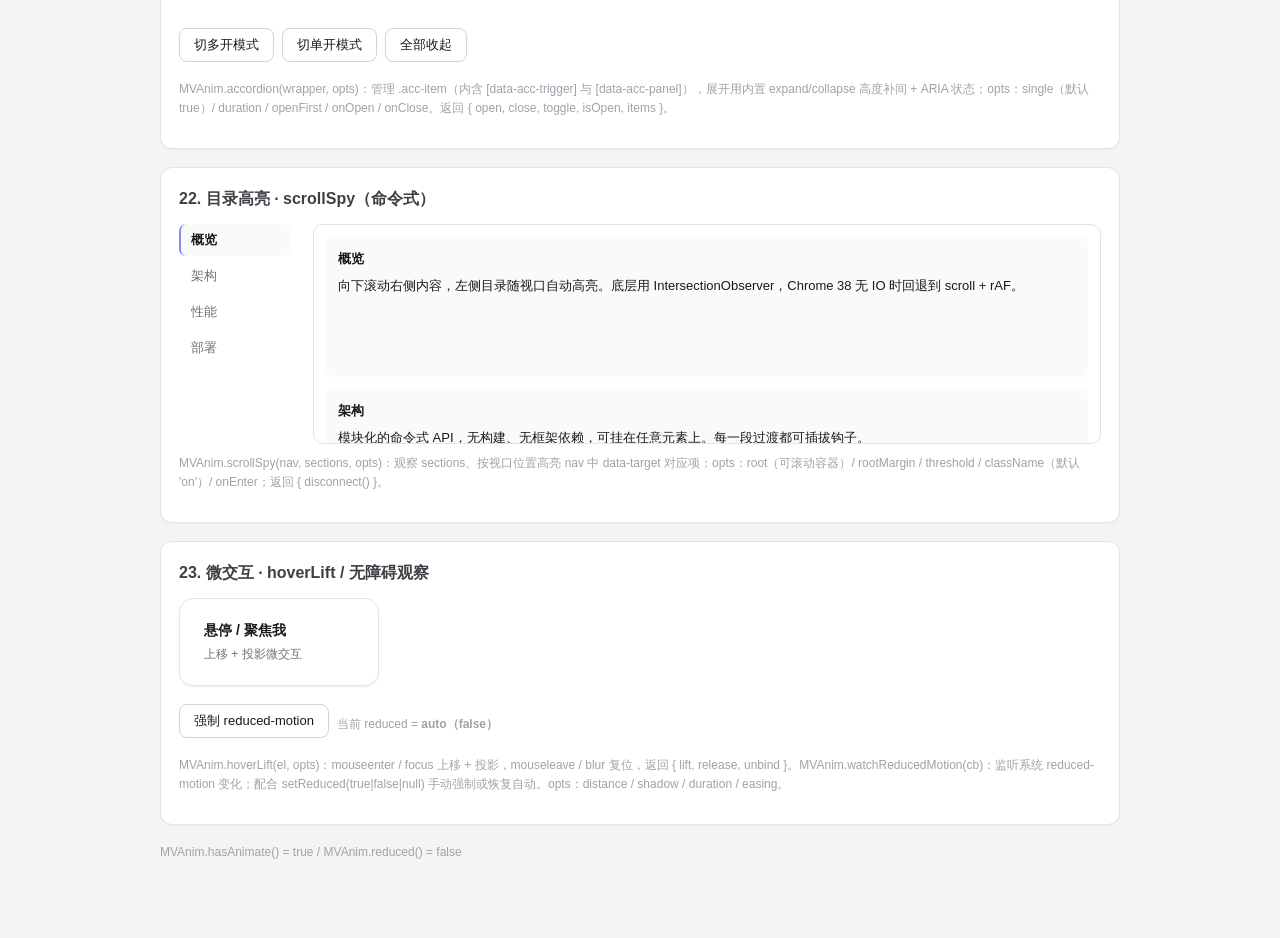
==== commit e056c322: "feat: hoverLift micro-interaction + watchReducedMotion observer" ====
--- a/index.html
+++ b/index.html
@@ -835,6 +835,22 @@
       <p class="note">MVAnim.scrollSpy(nav, sections, opts)：观察 sections、按视口位置高亮 nav 中 data-target 对应项；opts：root（可滚动容器）/ rootMargin / threshold / className（默认 'on'）/ onEnter；返回 { disconnect() }。</p>
     </div>
 
+    <!-- 23. 微交互 + 无障碍观察 -->
+    <div class="card">
+      <h2>23. 微交互 · hoverLift / 无障碍观察</h2>
+      <div class="row">
+        <div class="lift-card" id="liftCard" tabindex="0">
+          <div class="lift-card-t">悬停 / 聚焦我</div>
+          <div class="lift-card-s">上移 + 投影微交互</div>
+        </div>
+      </div>
+      <div class="row" style="margin-top:10px">
+        <button class="btn" id="rmToggle">强制 reduced-motion</button>
+        <span class="note" style="margin:0">当前 reduced = <b id="rmState">auto</b></span>
+      </div>
+      <p class="note">MVAnim.hoverLift(el, opts)：mouseenter / focus 上移 + 投影，mouseleave / blur 复位，返回 { lift, release, unbind }。MVAnim.watchReducedMotion(cb)：监听系统 reduced-motion 变化；配合 setReduced(true|false|null) 手动强制或恢复自动。opts：distance / shadow / duration / easing。</p>
+    </div>
+
     <p class="note">MVAnim.hasAnimate() = <span id="waapi">-</span> / MVAnim.reduced() = <span id="reduced">-</span></p>
  </div>
 
@@ -1400,6 +1416,24 @@
     }
     if (secEls.length) { MVAnim.scrollSpy(links, secEls, { root: body, className: 'on' }); }
   })();
+
+  /* 23. 微交互 + 无障碍观察 */
+  (function () {
+    var card = $('liftCard');
+    if (card) { MVAnim.hoverLift(card, { distance: -4, shadow: '0 12px 32px rgba(9, 9, 11, .18)', duration: 220 }); }
+    var rmBtn = $('rmToggle'), rmState = $('rmState');
+    if (rmBtn && rmState) {
+      var mode = 'auto';
+      function label() { rmState.innerHTML = mode === 'on' ? 'on（强制）' : ('auto（' + MVAnim.isReduced() + '）'); }
+      rmBtn.onclick = function () {
+        mode = mode === 'on' ? 'auto' : 'on';
+        MVAnim.setReduced(mode === 'on' ? true : null);
+        label();
+      };
+      label();
+      MVAnim.watchReducedMotion(function (m) { if (mode === 'auto') { rmState.innerHTML = 'auto（' + m + '）'; } });
+    }
+  })();
 })();
 </script>
 </body>
--- a/monovanilla-animations.css
+++ b/monovanilla-animations.css
@@ -958,3 +958,13 @@
 
 .spy-sec h4 { font-size: 13px; margin: 0 0 6px; color: #09090b; color: var(--mv-fg, #09090b); }
 .acc { border-top: 1px solid #e4e4e7; border-top-color: var(--mv-card-bd, #e4e4e7); }
+
+.lift-card {
+  padding: 20px 24px; border-radius: 14px; min-width: 200px; cursor: pointer;
+  border: 1px solid #e4e4e7; border-color: var(--mv-card-bd, #e4e4e7);
+  background: #fff; background: var(--mv-card, #fff);
+  box-shadow: 0 1px 2px rgba(0, 0, 0, .06);
+}
+.lift-card:focus { outline: none; }
+.lift-card-t { font-size: 14px; font-weight: 600; color: #09090b; color: var(--mv-fg, #09090b); }
+.lift-card-s { margin-top: 4px; font-size: 12px; color: #71717a; color: var(--mv-muted, #71717a); }
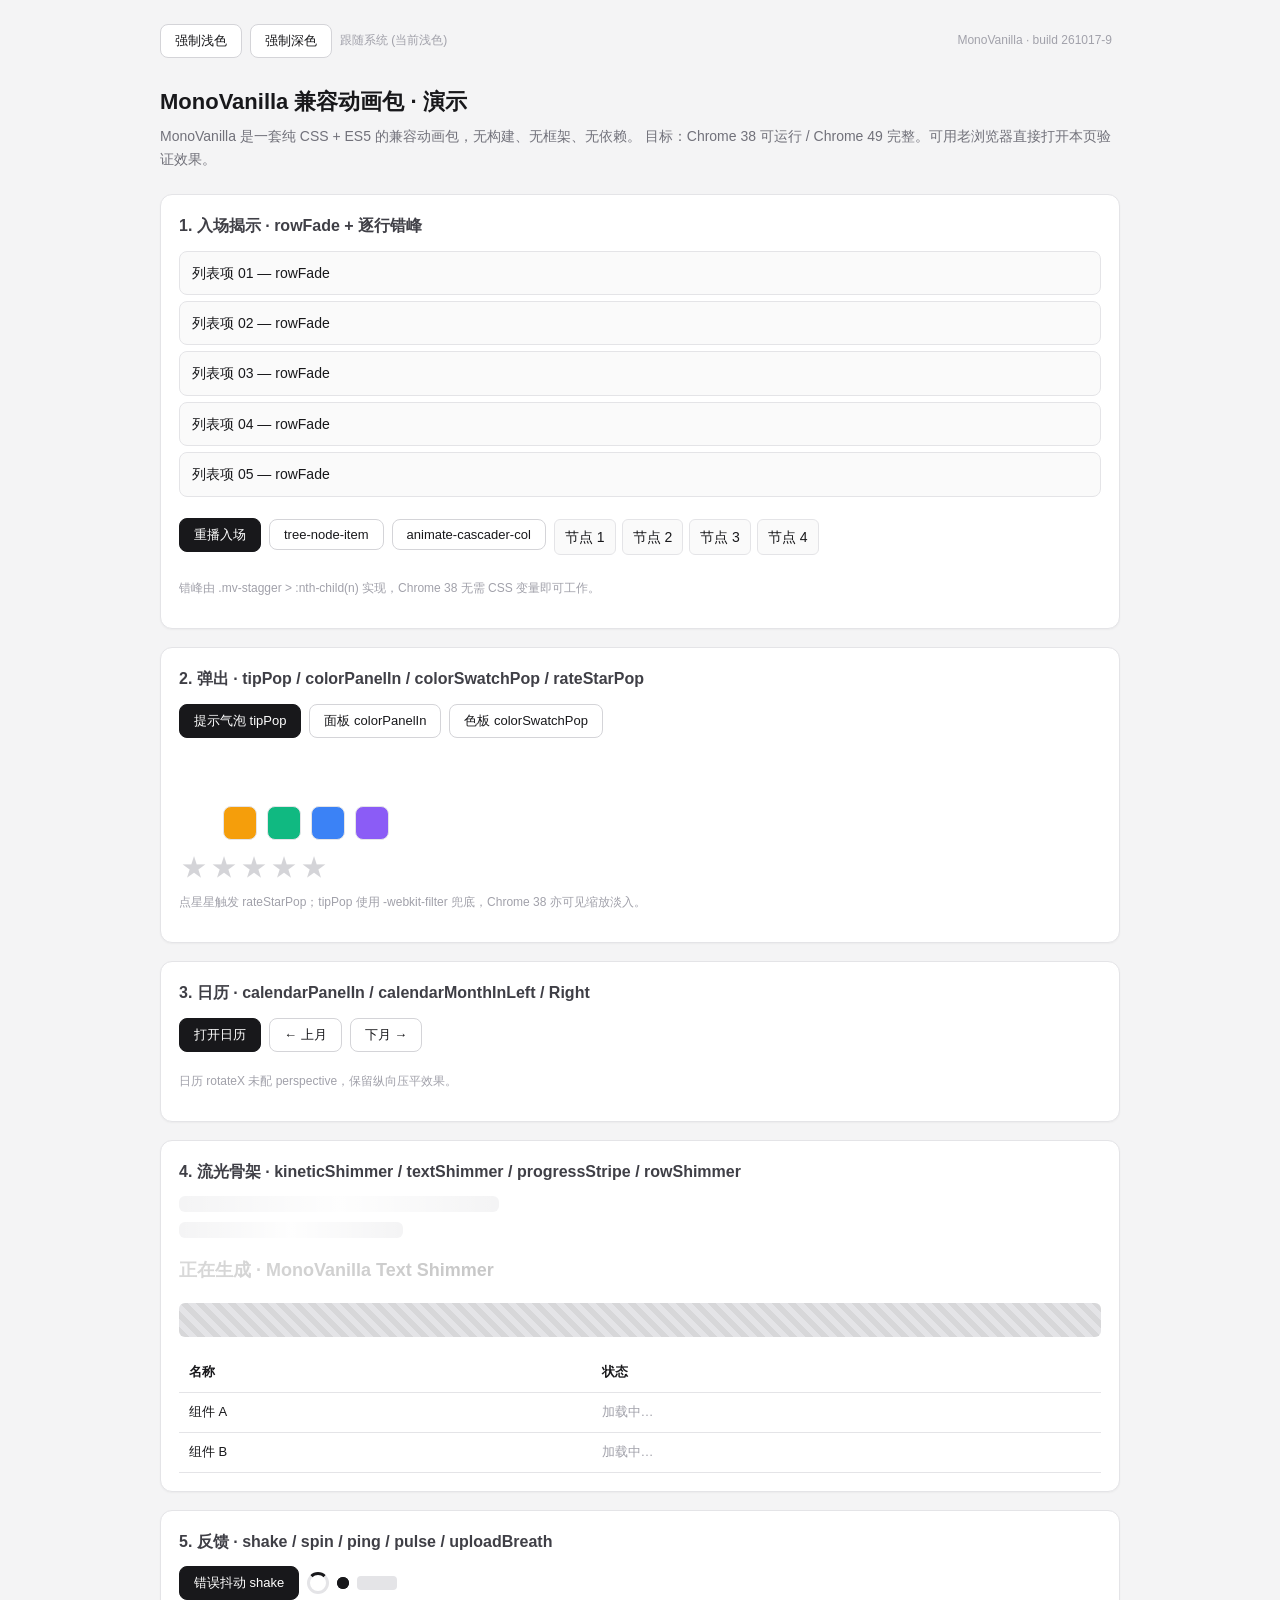
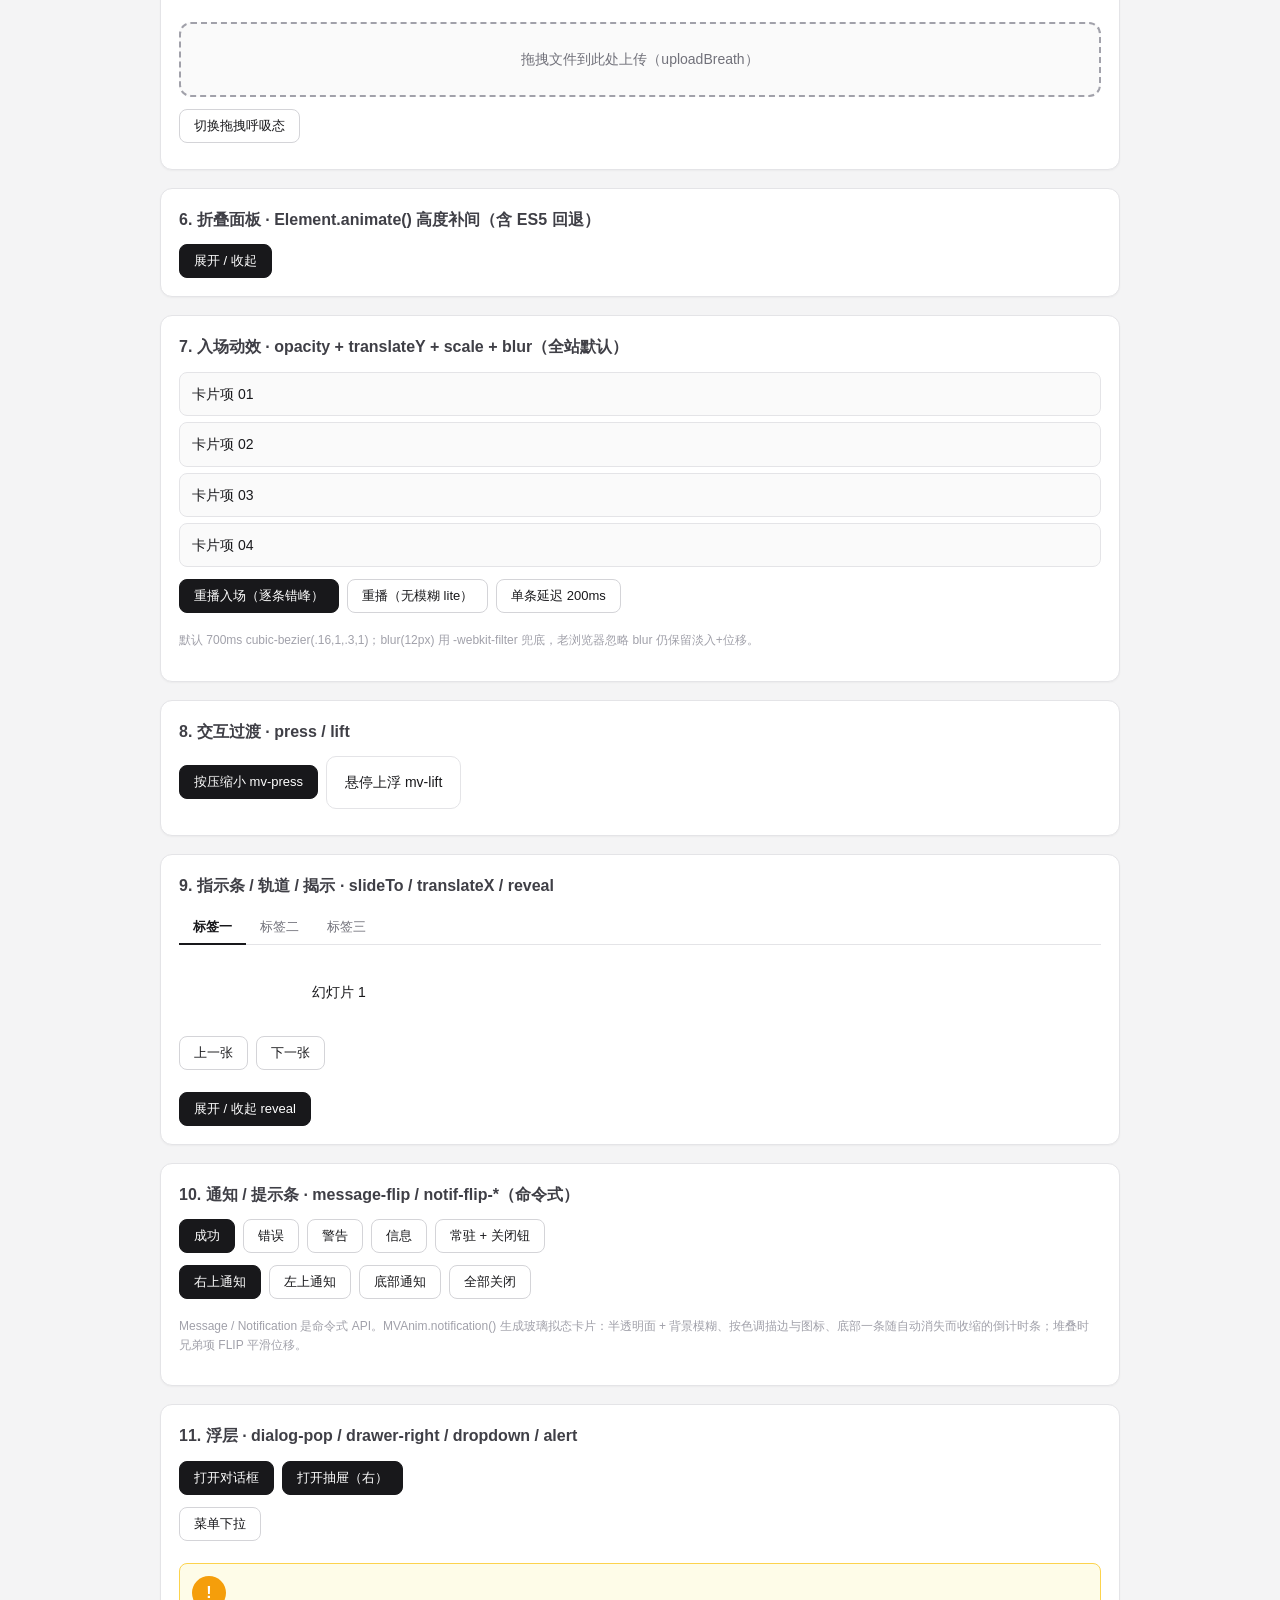
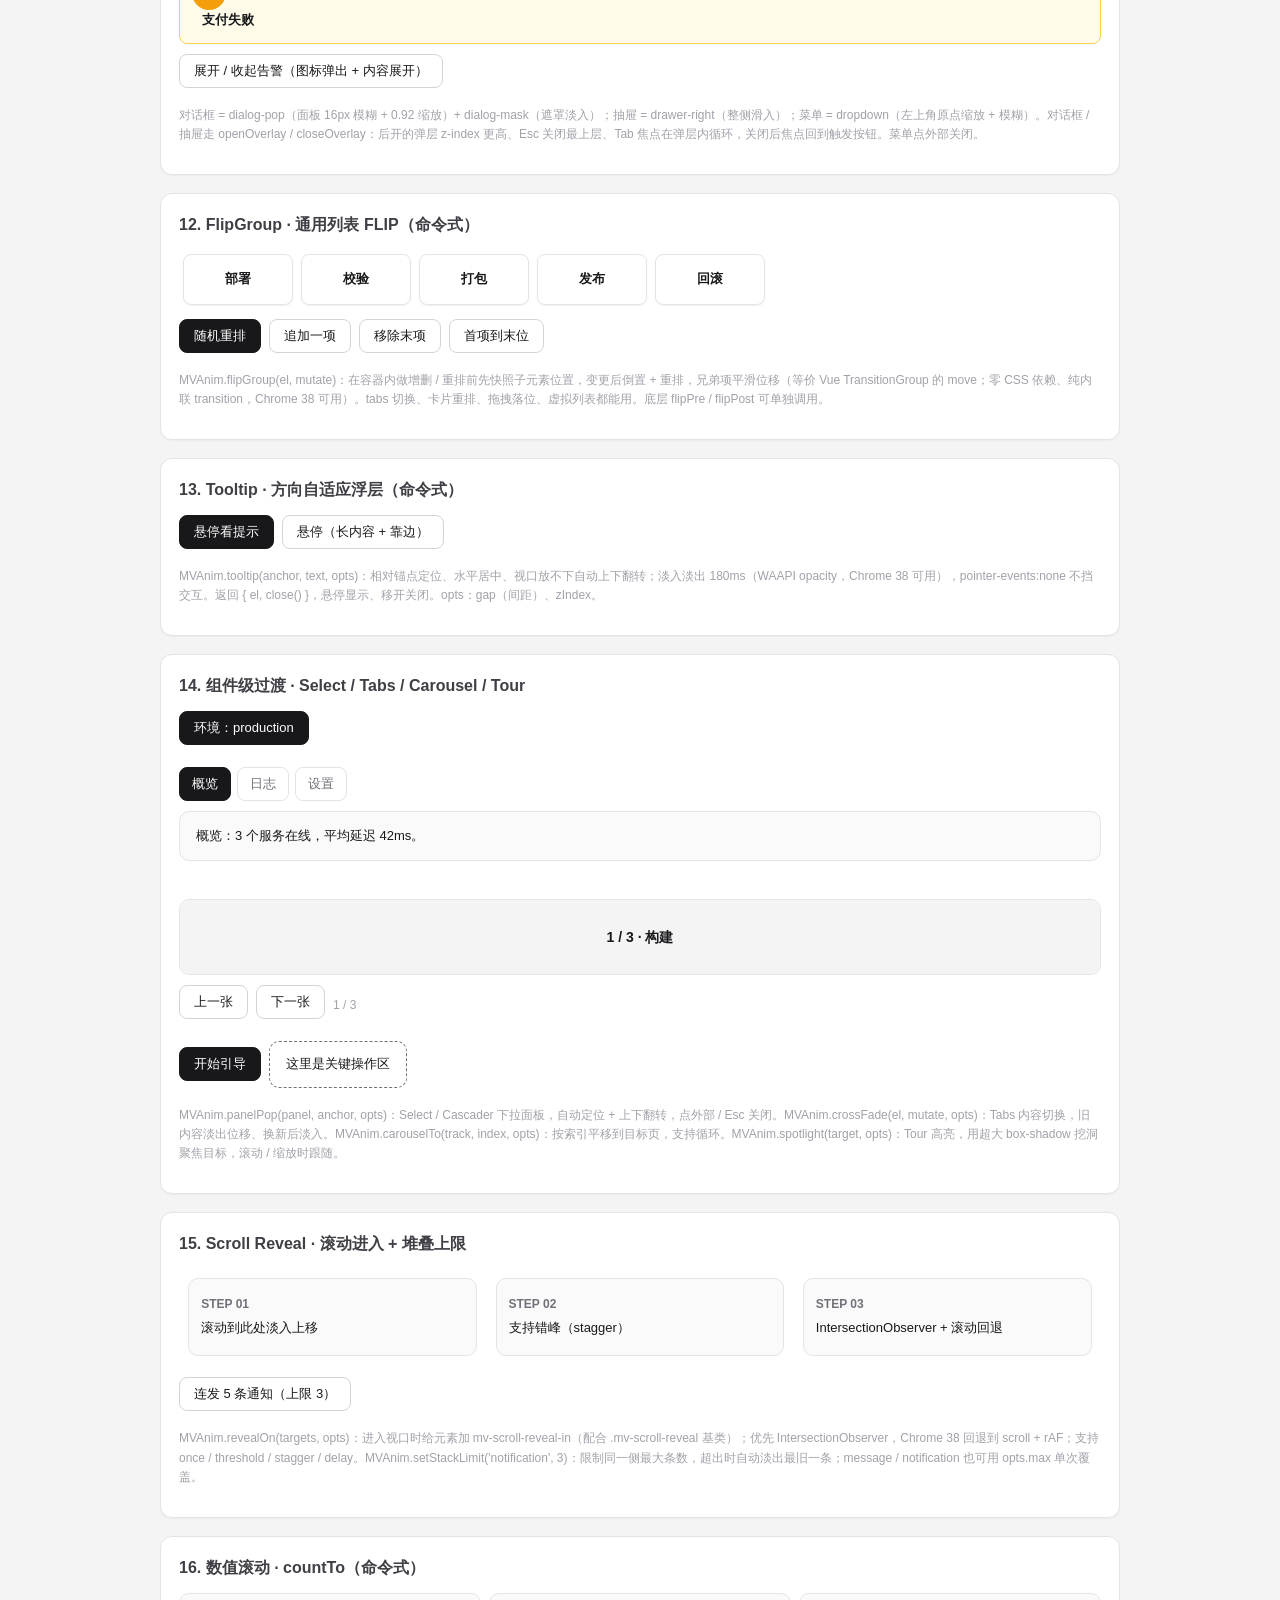
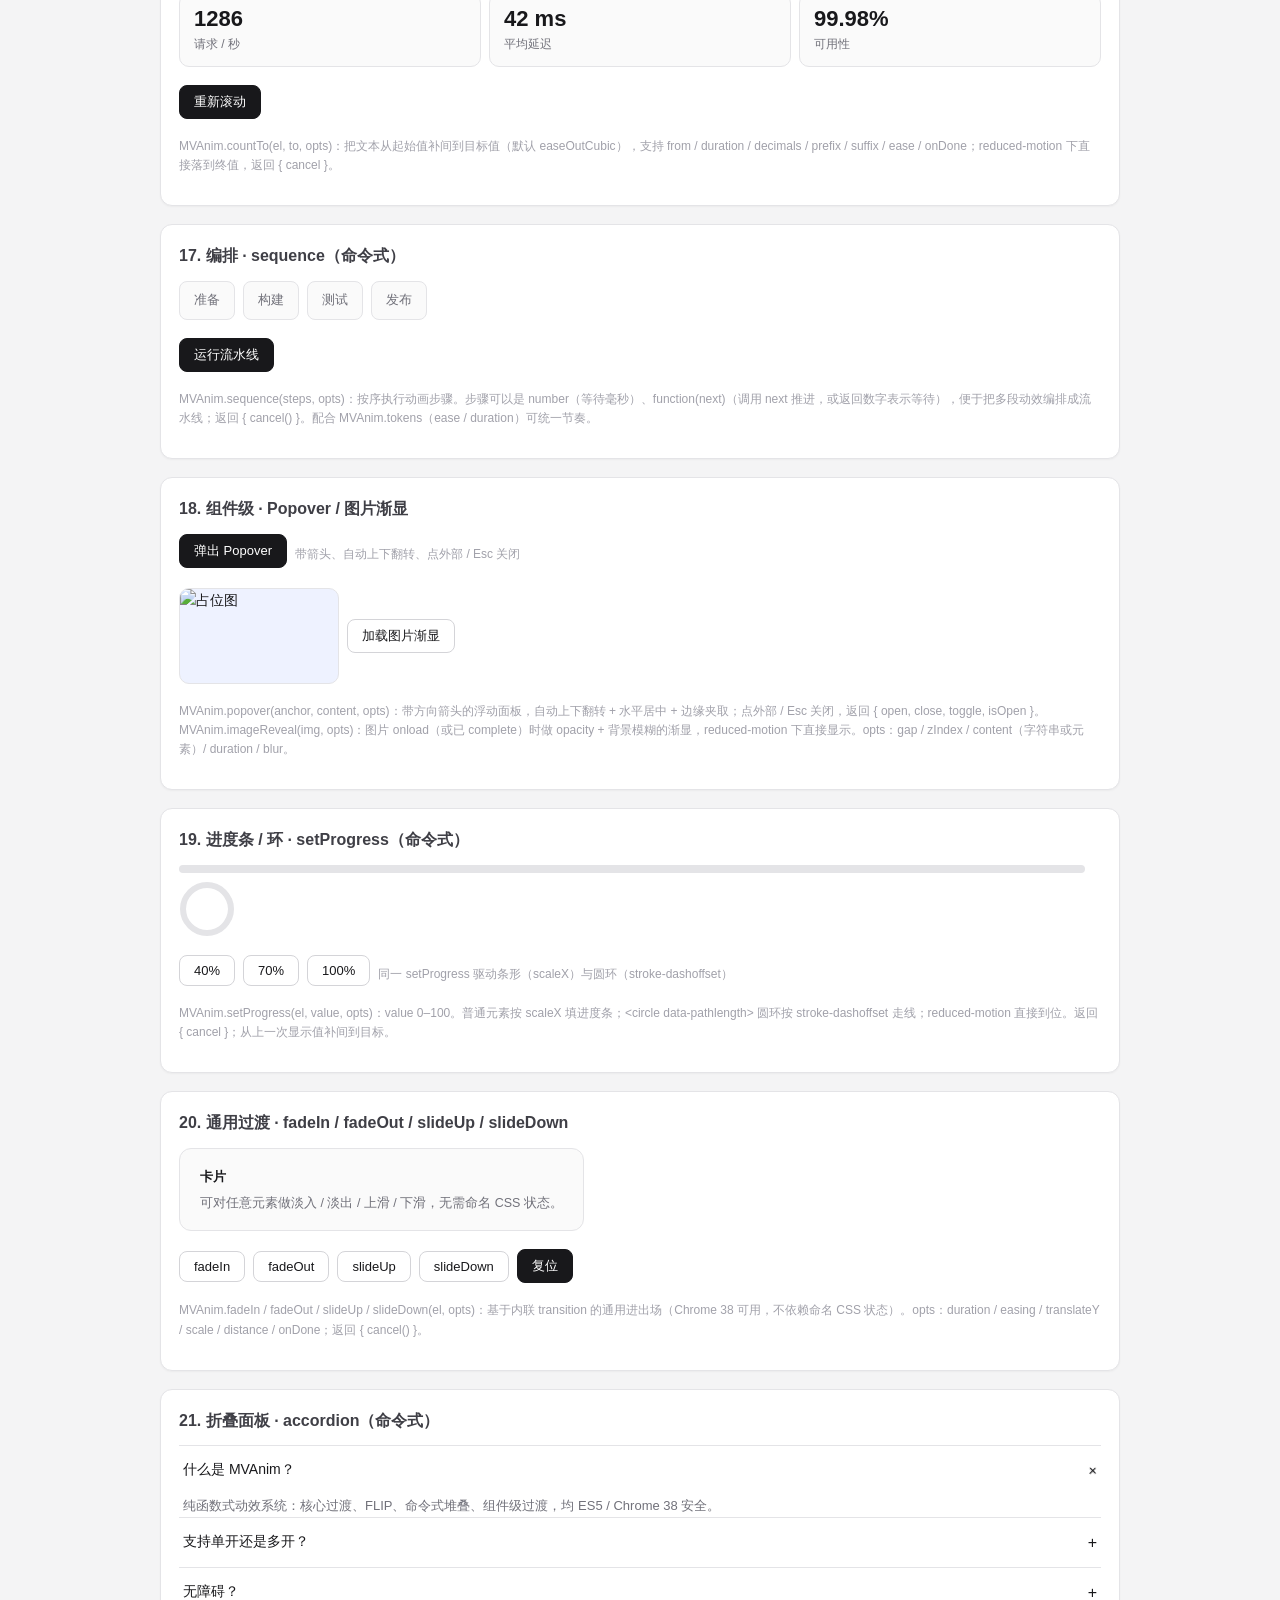
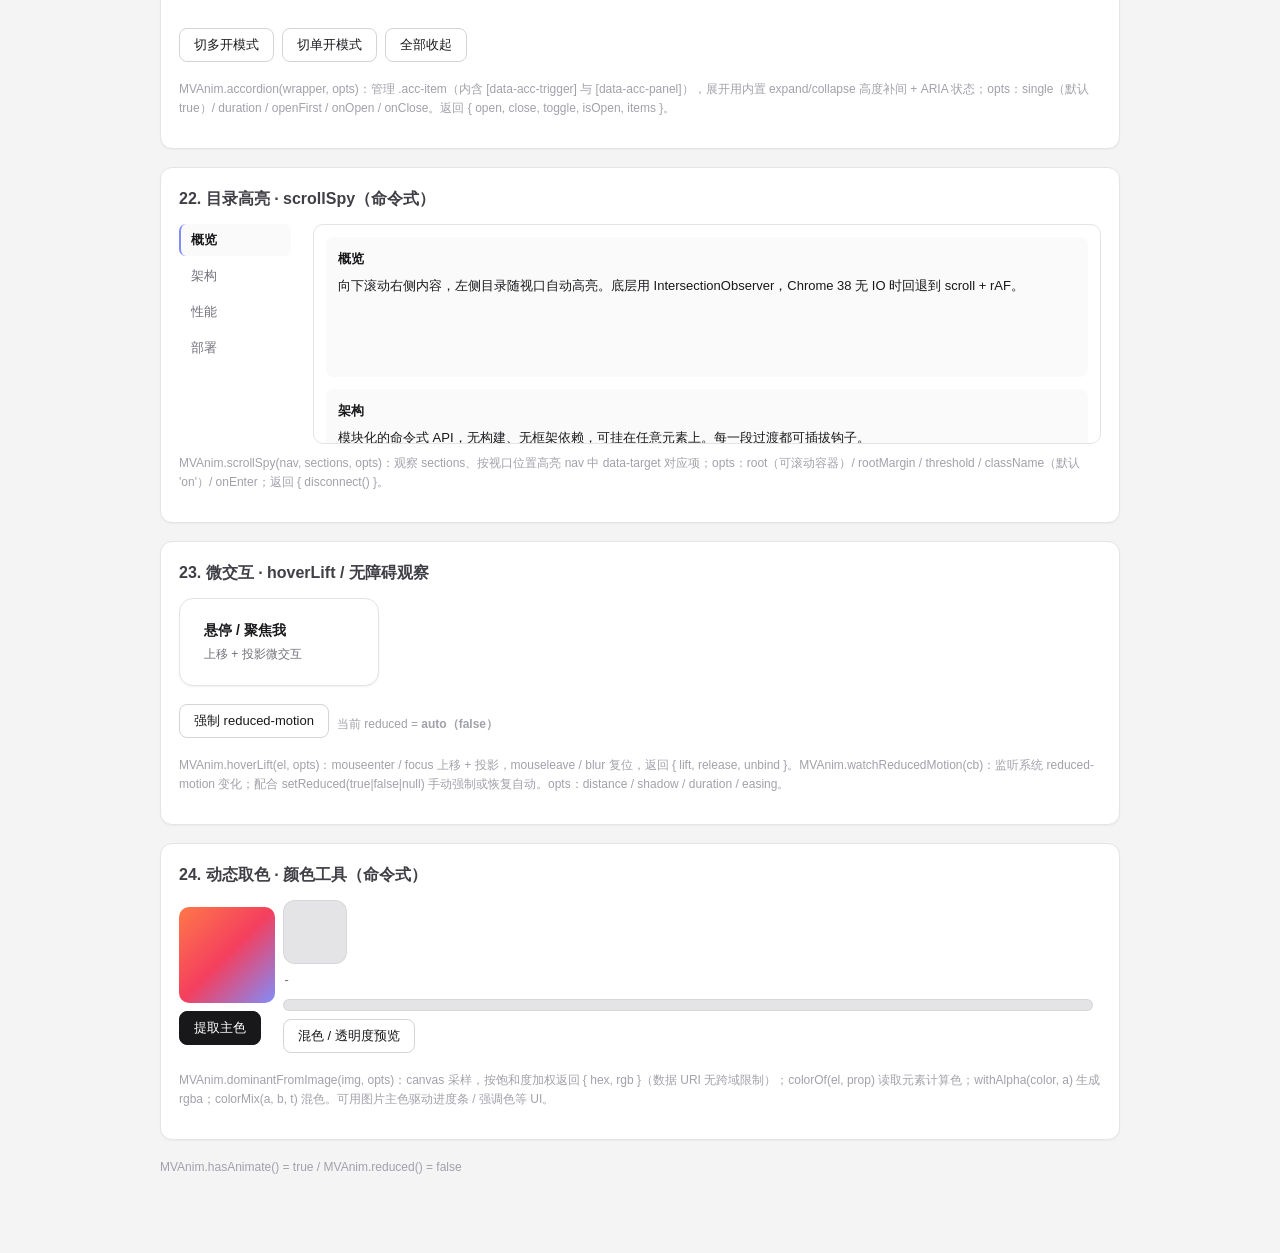
==== commit 05d29837: "feat: color utilities (colorOf, withAlpha, colorMix, dominantFromImage)" ====
--- a/index.html
+++ b/index.html
@@ -851,6 +851,24 @@
       <p class="note">MVAnim.hoverLift(el, opts)：mouseenter / focus 上移 + 投影，mouseleave / blur 复位，返回 { lift, release, unbind }。MVAnim.watchReducedMotion(cb)：监听系统 reduced-motion 变化；配合 setReduced(true|false|null) 手动强制或恢复自动。opts：distance / shadow / duration / easing。</p>
     </div>
 
+    <!-- 24. 动态取色 -->
+    <div class="card">
+      <h2>24. 动态取色 · 颜色工具（命令式）</h2>
+      <div class="row">
+        <div class="color-src">
+          <img id="colorImg" alt="取色源" style="width:96px;height:96px;border-radius:10px;object-fit:cover;display:block">
+          <button class="btn btn-dark" id="colorBtn" style="margin-top:8px">提取主色</button>
+        </div>
+        <div class="color-out">
+          <div class="color-swatch" id="colorSwatch"></div>
+          <div class="color-hex" id="colorHex">-</div>
+          <div class="color-alpha" id="colorAlpha" title="withAlpha"></div>
+          <button class="btn" id="colorMix" style="margin-top:8px">混色 / 透明度预览</button>
+        </div>
+      </div>
+      <p class="note">MVAnim.dominantFromImage(img, opts)：canvas 采样，按饱和度加权返回 { hex, rgb }（数据 URI 无跨域限制）；colorOf(el, prop) 读取元素计算色；withAlpha(color, a) 生成 rgba；colorMix(a, b, t) 混色。可用图片主色驱动进度条 / 强调色等 UI。</p>
+    </div>
+
     <p class="note">MVAnim.hasAnimate() = <span id="waapi">-</span> / MVAnim.reduced() = <span id="reduced">-</span></p>
  </div>
 
@@ -1434,6 +1452,43 @@
       MVAnim.watchReducedMotion(function (m) { if (mode === 'auto') { rmState.innerHTML = 'auto（' + m + '）'; } });
     }
   })();
+
+  /* 24. 动态取色 */
+  (function () {
+    var img = $('colorImg');
+    var sw = $('colorSwatch'), hex = $('colorHex'), alpha = $('colorAlpha');
+    if (img) {
+      img.src = "data:image/svg+xml;utf8," + encodeURIComponent(
+        "<svg xmlns='http://www.w3.org/2000/svg' width='96' height='96'>" +
+        "<defs><linearGradient id='c' x1='0' y1='0' x2='1' y2='1'>" +
+        "<stop offset='0' stop-color='#ff7849'/><stop offset='0.5' stop-color='#f43f5e'/>" +
+        "<stop offset='1' stop-color='#818cf8'/></linearGradient></defs>" +
+        "<rect width='96' height='96' fill='url(#c)'/></svg>");
+    }
+    var last = null;
+    function show(rgb) {
+      last = rgb;
+      if (sw) { sw.style.background = rgb; }
+      if (alpha) { alpha.style.background = MVAnim.withAlpha(rgb, 0.4); }
+    }
+    if ($('colorBtn') && img) {
+      $('colorBtn').onclick = function () {
+        var d = MVAnim.dominantFromImage(img, { preferVivid: 1 });
+        if (!d) { if (hex) { hex.textContent = '(取样失败)'; } return; }
+        show(d.rgb);
+        if (hex) { hex.textContent = d.hex + '  /  ' + d.rgb; }
+      };
+    }
+    if ($('colorMix')) {
+      $('colorMix').onclick = function () {
+        var a = last || '#f43f5e';
+        var mixed = MVAnim.colorMix(a, '#34d399', 0.5);
+        if (sw) { sw.style.background = mixed; }
+        if (alpha) { alpha.style.background = MVAnim.withAlpha(mixed, 0.4); }
+        if (hex) { hex.textContent = 'mix(' + a + ', #34d399) = ' + mixed; }
+      };
+    }
+  })();
 })();
 </script>
 </body>
--- a/monovanilla-animations.css
+++ b/monovanilla-animations.css
@@ -968,3 +968,9 @@
 .lift-card:focus { outline: none; }
 .lift-card-t { font-size: 14px; font-weight: 600; color: #09090b; color: var(--mv-fg, #09090b); }
 .lift-card-s { margin-top: 4px; font-size: 12px; color: #71717a; color: var(--mv-muted, #71717a); }
+
+.color-src { -webkit-box-flex: 0; -webkit-flex: 0 0 auto; flex: 0 0 auto; }
+.color-out { -webkit-box-flex: 1; -webkit-flex: 1 1 auto; flex: 1 1 auto; min-width: 0; }
+.color-swatch { width: 64px; height: 64px; border-radius: 12px; background: #e4e4e7; border: 1px solid rgba(0,0,0,.06); }
+.color-hex { margin-top: 8px; font-size: 12px; color: #71717a; color: var(--mv-muted, #71717a); font-family: monospace; }
+.color-alpha { height: 12px; border-radius: 6px; margin-top: 8px; background: #e4e4e7; border: 1px solid rgba(0,0,0,.06); }
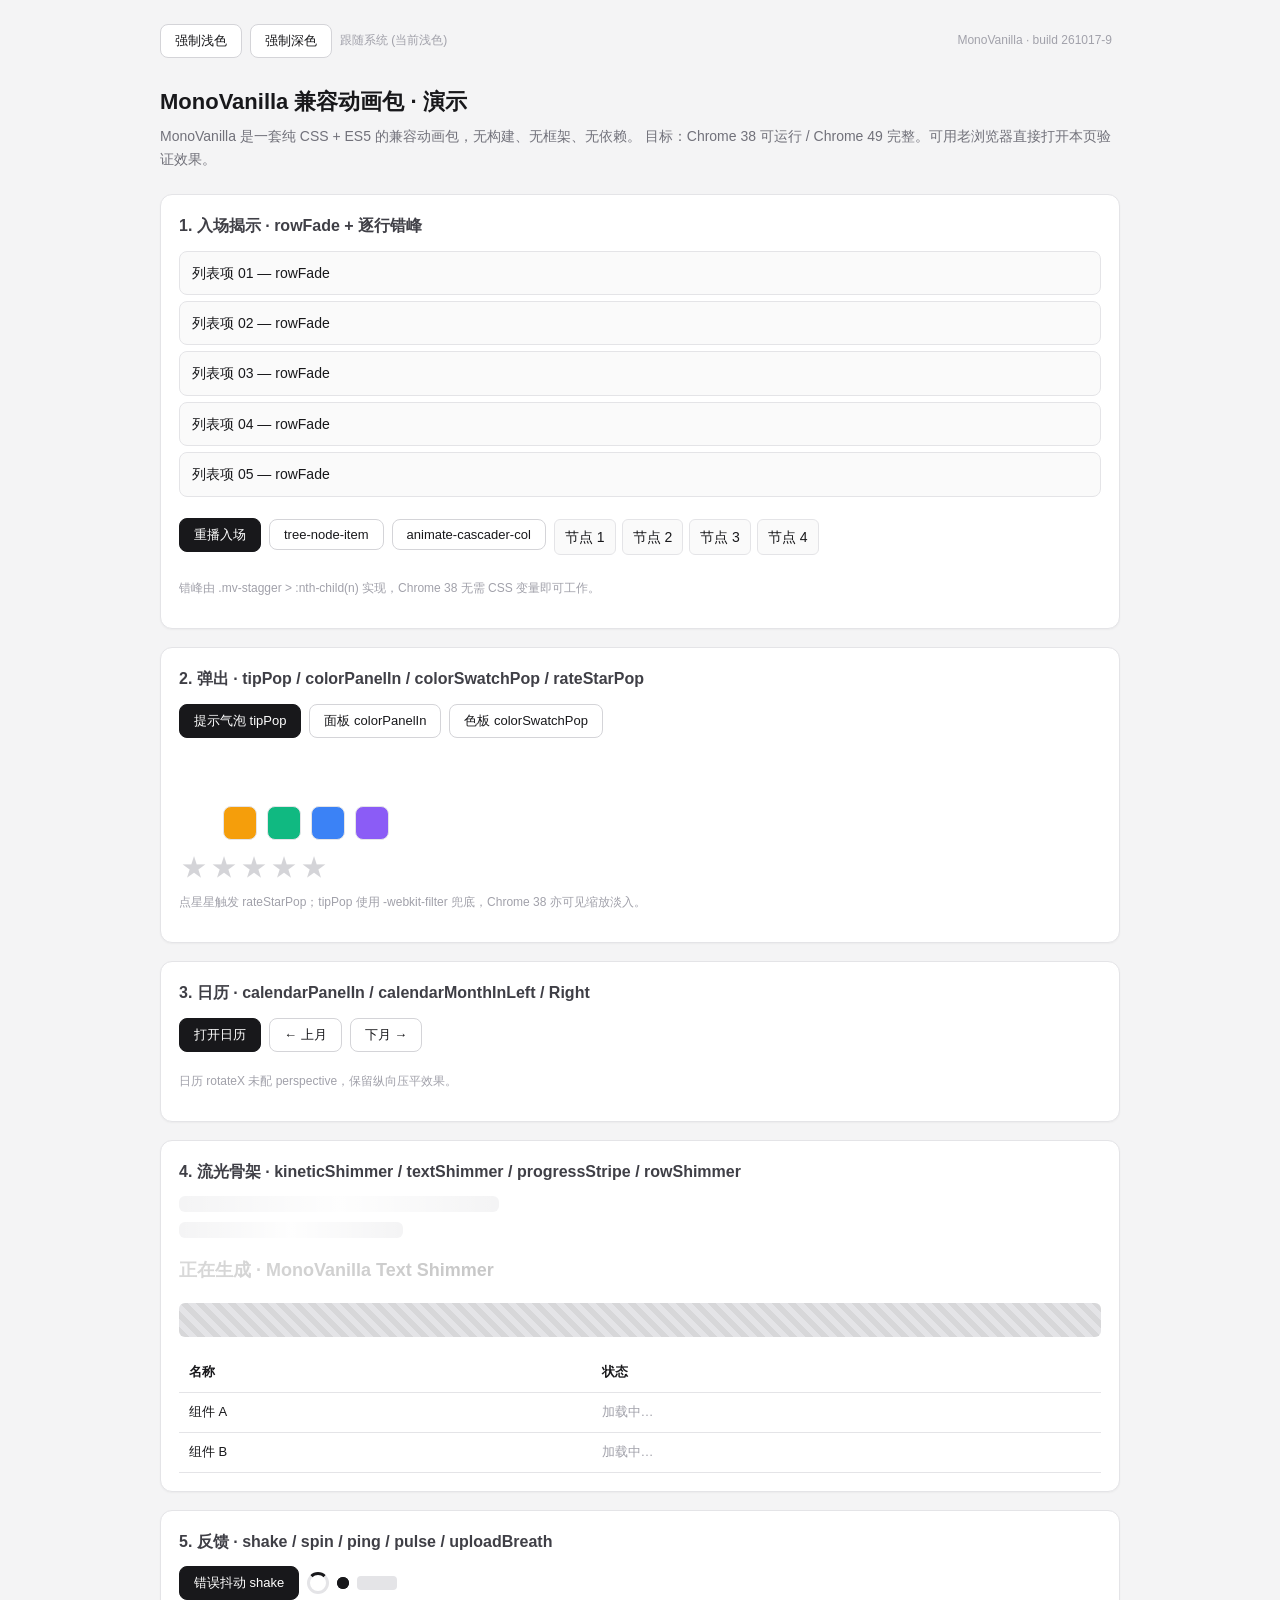
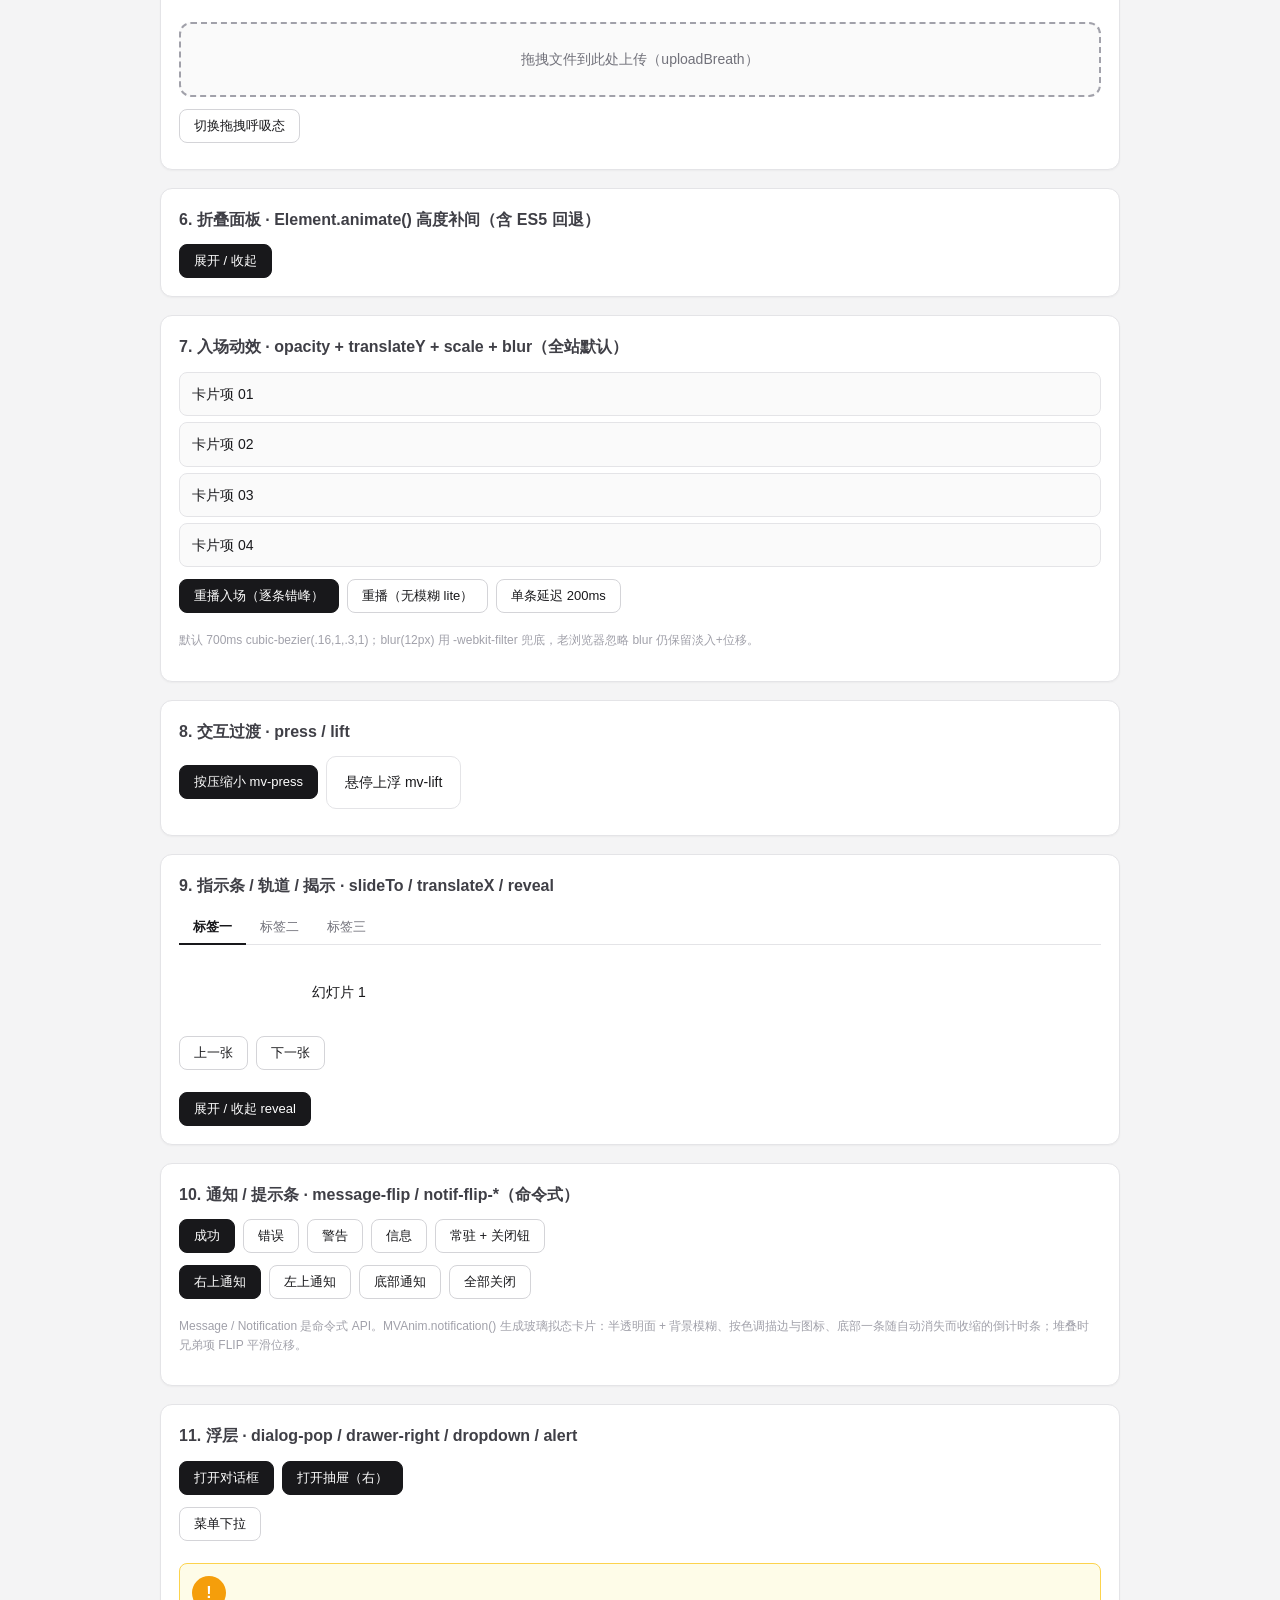
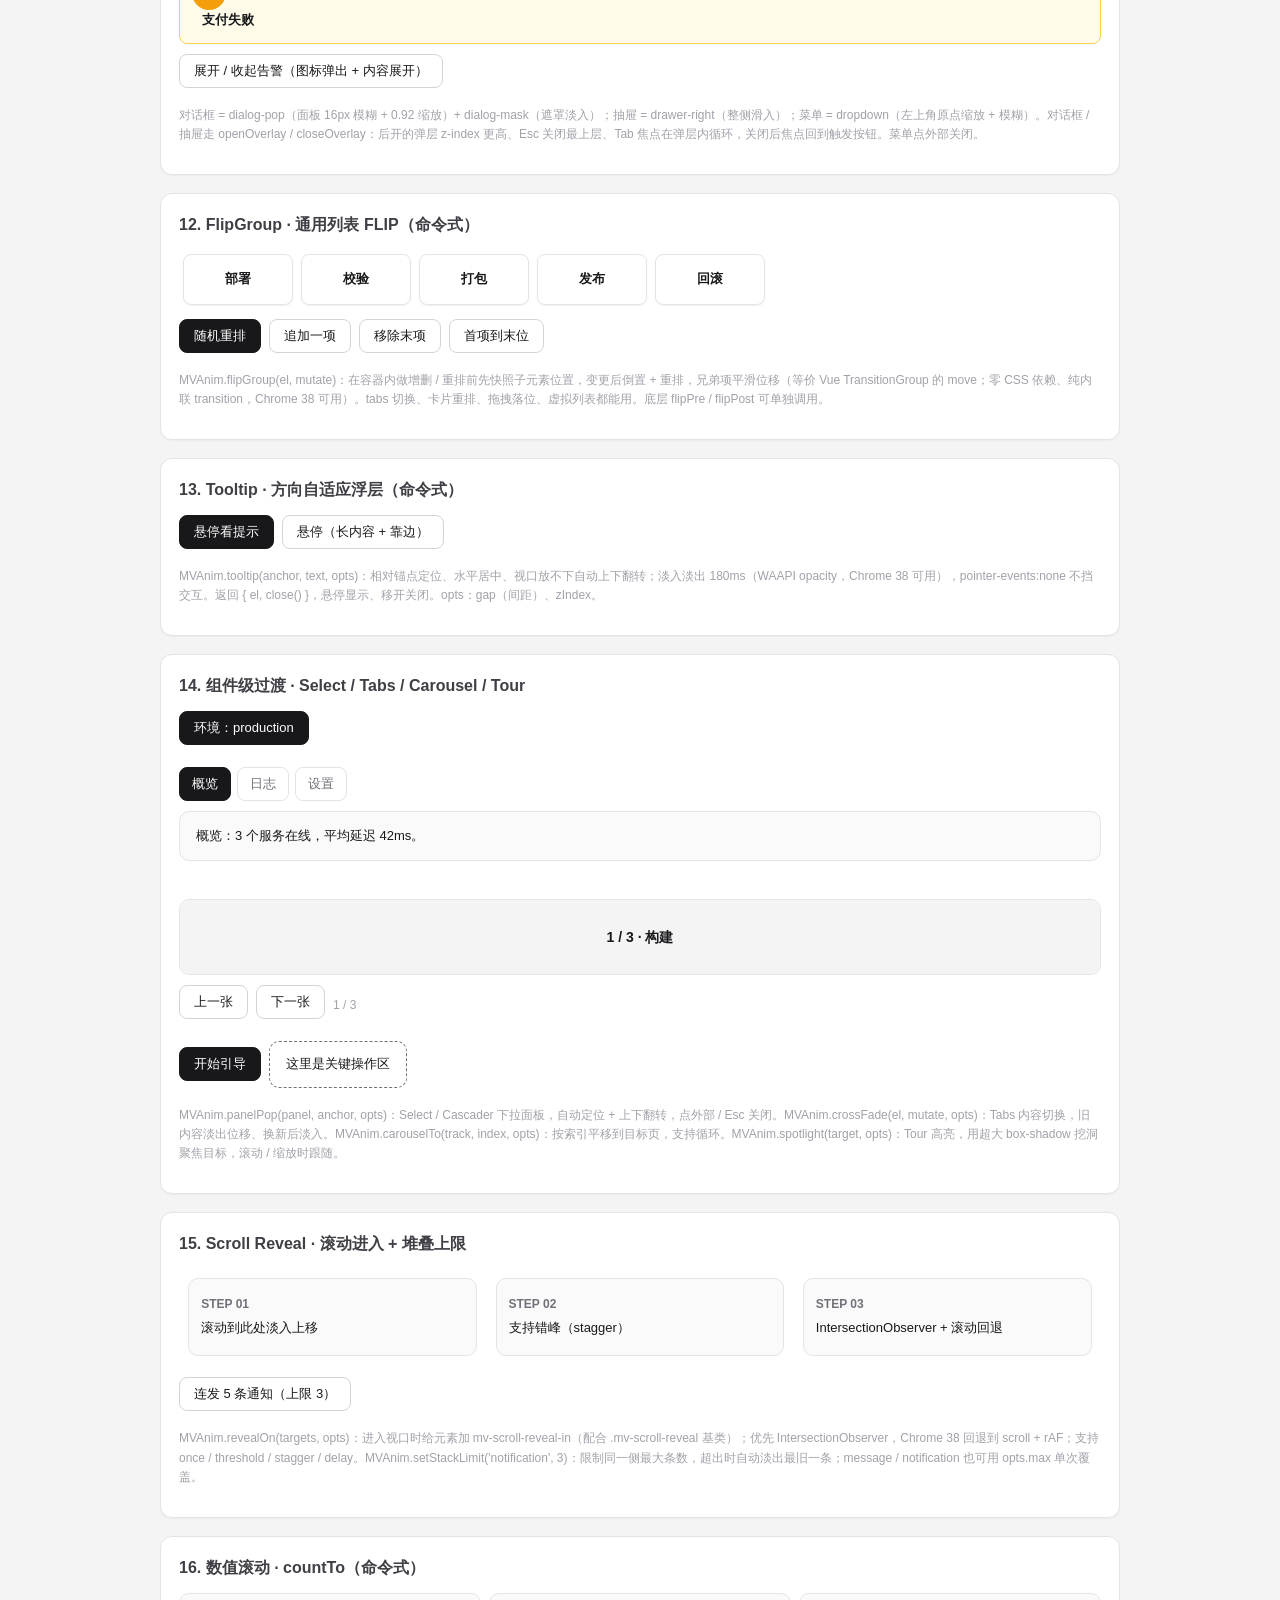
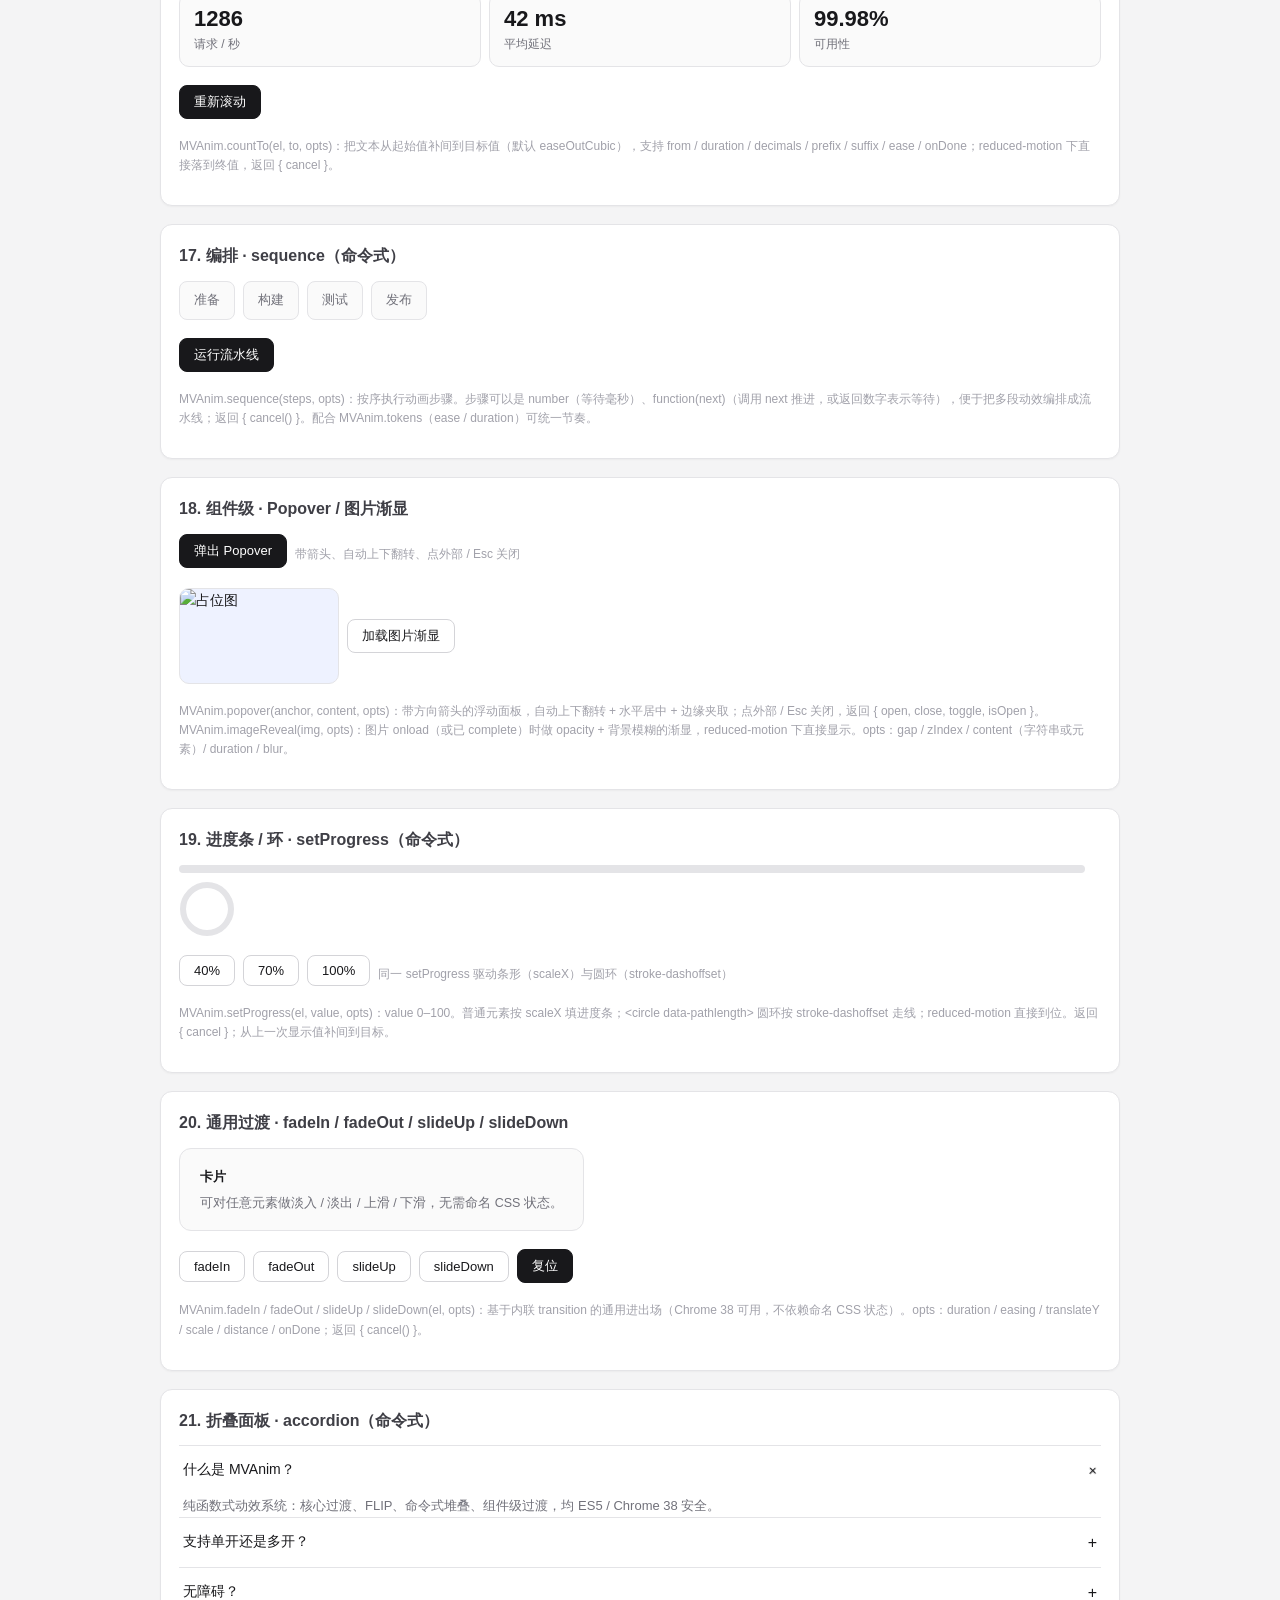
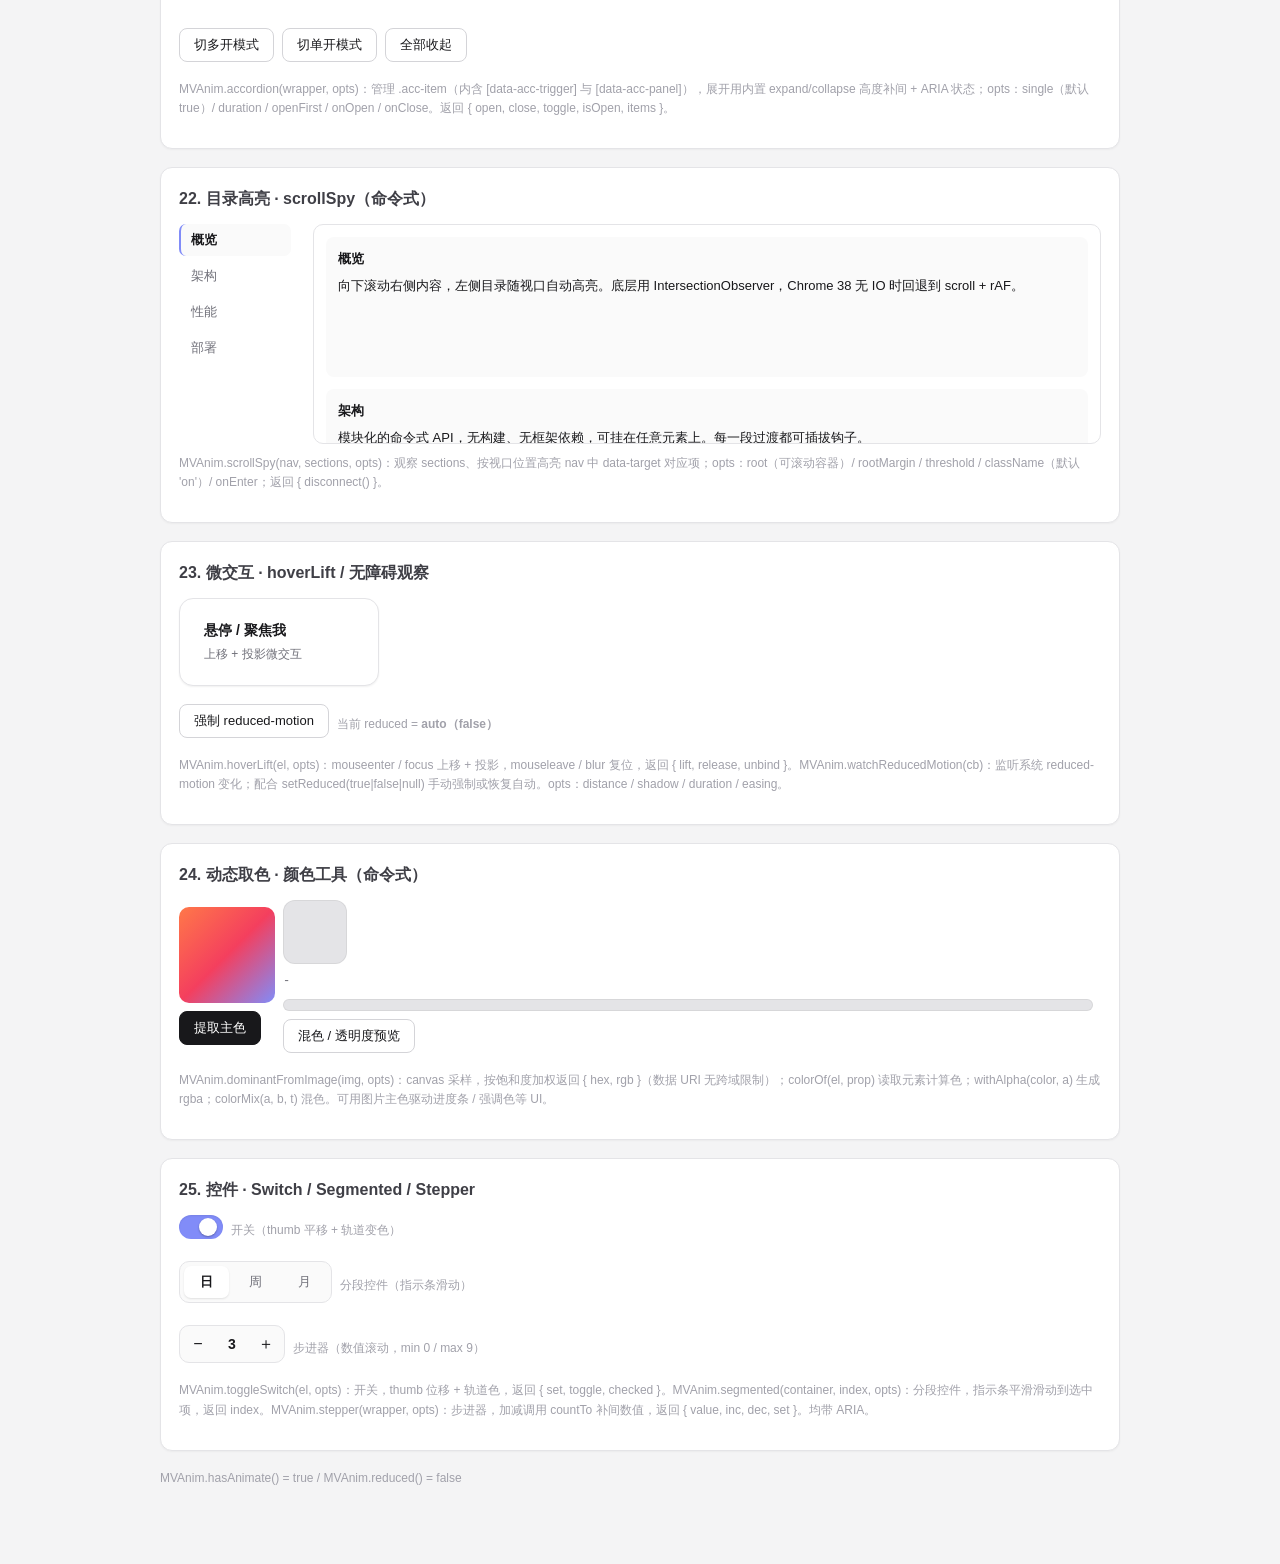
==== commit 9a03bcd0: "feat: switch / segmented / stepper controls" ====
--- a/index.html
+++ b/index.html
@@ -869,6 +869,33 @@
       <p class="note">MVAnim.dominantFromImage(img, opts)：canvas 采样，按饱和度加权返回 { hex, rgb }（数据 URI 无跨域限制）；colorOf(el, prop) 读取元素计算色；withAlpha(color, a) 生成 rgba；colorMix(a, b, t) 混色。可用图片主色驱动进度条 / 强调色等 UI。</p>
     </div>
 
+    <!-- 25. 控件 · switch / segmented / stepper -->
+    <div class="card">
+      <h2>25. 控件 · Switch / Segmented / Stepper</h2>
+      <div class="row">
+        <label class="mv-switch" id="swt"><input type="checkbox" checked><span class="mv-switch-track"><span class="mv-switch-thumb"></span></span></label>
+        <span class="note" style="margin:0">开关（thumb 平移 + 轨道变色）</span>
+      </div>
+      <div class="row" style="margin-top:14px">
+        <div class="mv-seg" id="seg1">
+          <span class="mv-seg-ind"></span>
+          <button class="mv-seg-item on" type="button">日</button>
+          <button class="mv-seg-item" type="button">周</button>
+          <button class="mv-seg-item" type="button">月</button>
+        </div>
+        <span class="note" style="margin:0">分段控件（指示条滑动）</span>
+      </div>
+      <div class="row" style="margin-top:14px">
+        <div class="mv-step" id="step1">
+          <button class="mv-step-minus" type="button" aria-label="减">−</button>
+          <span class="mv-step-val">3</span>
+          <button class="mv-step-plus" type="button" aria-label="加">＋</button>
+        </div>
+        <span class="note" style="margin:0">步进器（数值滚动，min 0 / max 9）</span>
+      </div>
+      <p class="note">MVAnim.toggleSwitch(el, opts)：开关，thumb 位移 + 轨道色，返回 { set, toggle, checked }。MVAnim.segmented(container, index, opts)：分段控件，指示条平滑滑动到选中项，返回 index。MVAnim.stepper(wrapper, opts)：步进器，加减调用 countTo 补间数值，返回 { value, inc, dec, set }。均带 ARIA。</p>
+    </div>
+
     <p class="note">MVAnim.hasAnimate() = <span id="waapi">-</span> / MVAnim.reduced() = <span id="reduced">-</span></p>
  </div>
 
@@ -1489,6 +1516,26 @@
       };
     }
   })();
+
+  /* 25. 控件: switch / segmented / stepper */
+  (function () {
+    if ($('swt')) {
+      MVAnim.toggleSwitch($('swt'), { onColor: '#818cf8', offColor: '#e4e4e7' });
+    }
+    var seg = $('seg1');
+    if (seg) {
+      MVAnim.segmented(seg, 0, {});
+      var segItems = seg.querySelectorAll('.mv-seg-item');
+      for (var i = 0; i < segItems.length; i++) {
+        (function (idx) {
+          segItems[idx].onclick = function () { MVAnim.segmented(seg, idx, {}); };
+        })(i);
+      }
+    }
+    if ($('step1')) {
+      MVAnim.stepper($('step1'), { min: 0, max: 9, step: 1 });
+    }
+  })();
 })();
 </script>
 </body>
--- a/monovanilla-animations.css
+++ b/monovanilla-animations.css
@@ -974,3 +974,36 @@
 .color-swatch { width: 64px; height: 64px; border-radius: 12px; background: #e4e4e7; border: 1px solid rgba(0,0,0,.06); }
 .color-hex { margin-top: 8px; font-size: 12px; color: #71717a; color: var(--mv-muted, #71717a); font-family: monospace; }
 .color-alpha { height: 12px; border-radius: 6px; margin-top: 8px; background: #e4e4e7; border: 1px solid rgba(0,0,0,.06); }
+
+.mv-switch { position: relative; display: inline-block; width: 44px; height: 24px; vertical-align: middle; }
+.mv-switch input { position: absolute; opacity: 0; width: 0; height: 0; margin: 0; }
+.mv-switch-track {
+  position: absolute; top: 0; left: 0; right: 0; bottom: 0;
+  background: #e4e4e7; background: var(--mv-track, #e4e4e7);
+  border-radius: 999px; box-shadow: inset 0 1px 2px rgba(0,0,0,.08);
+}
+.mv-switch-thumb {
+  position: absolute; top: 3px; left: 0; width: 18px; height: 18px;
+  background: #fff; border-radius: 50%; box-shadow: 0 1px 2px rgba(0,0,0,.3);
+}
+.mv-switch[aria-checked="true"] .mv-switch-track { background: #818cf8; }
+
+.mv-seg {
+  position: relative; display: inline-block; padding: 4px;
+  border: 1px solid #e4e4e7; border-color: var(--mv-card-bd, #e4e4e7);
+  border-radius: 10px; background: #fafafa; background: var(--mv-soft, #fafafa);
+}
+.mv-seg-ind {
+  position: absolute; top: 4px; bottom: 4px; left: 4px; width: 0;
+  background: #fff; background: var(--mv-card, #fff);
+  border-radius: 7px; box-shadow: 0 1px 2px rgba(0,0,0,.1);
+}
+.mv-seg-item {
+  position: relative; padding: 6px 16px; border: 0; background: transparent;
+  color: #71717a; color: var(--mv-muted, #71717a); font: inherit; font-size: 13px; cursor: pointer;
+}
+.mv-seg-item.on { color: #18181b; color: var(--mv-fg, #18181b); font-weight: 600; }
+
+.mv-step { display: inline-block; padding: 4px; border: 1px solid #e4e4e7; border-color: var(--mv-card-bd, #e4e4e7); border-radius: 10px; background: #fafafa; background: var(--mv-soft, #fafafa); }
+.mv-step-minus, .mv-step-plus { width: 28px; height: 28px; border: 0; border-radius: 7px; background: transparent; color: #18181b; color: var(--mv-fg, #18181b); font-size: 16px; line-height: 1; cursor: pointer; }
+.mv-step-val { display: inline-block; min-width: 32px; text-align: center; font-weight: 600; font-size: 14px; font-variant-numeric: tabular-nums; }
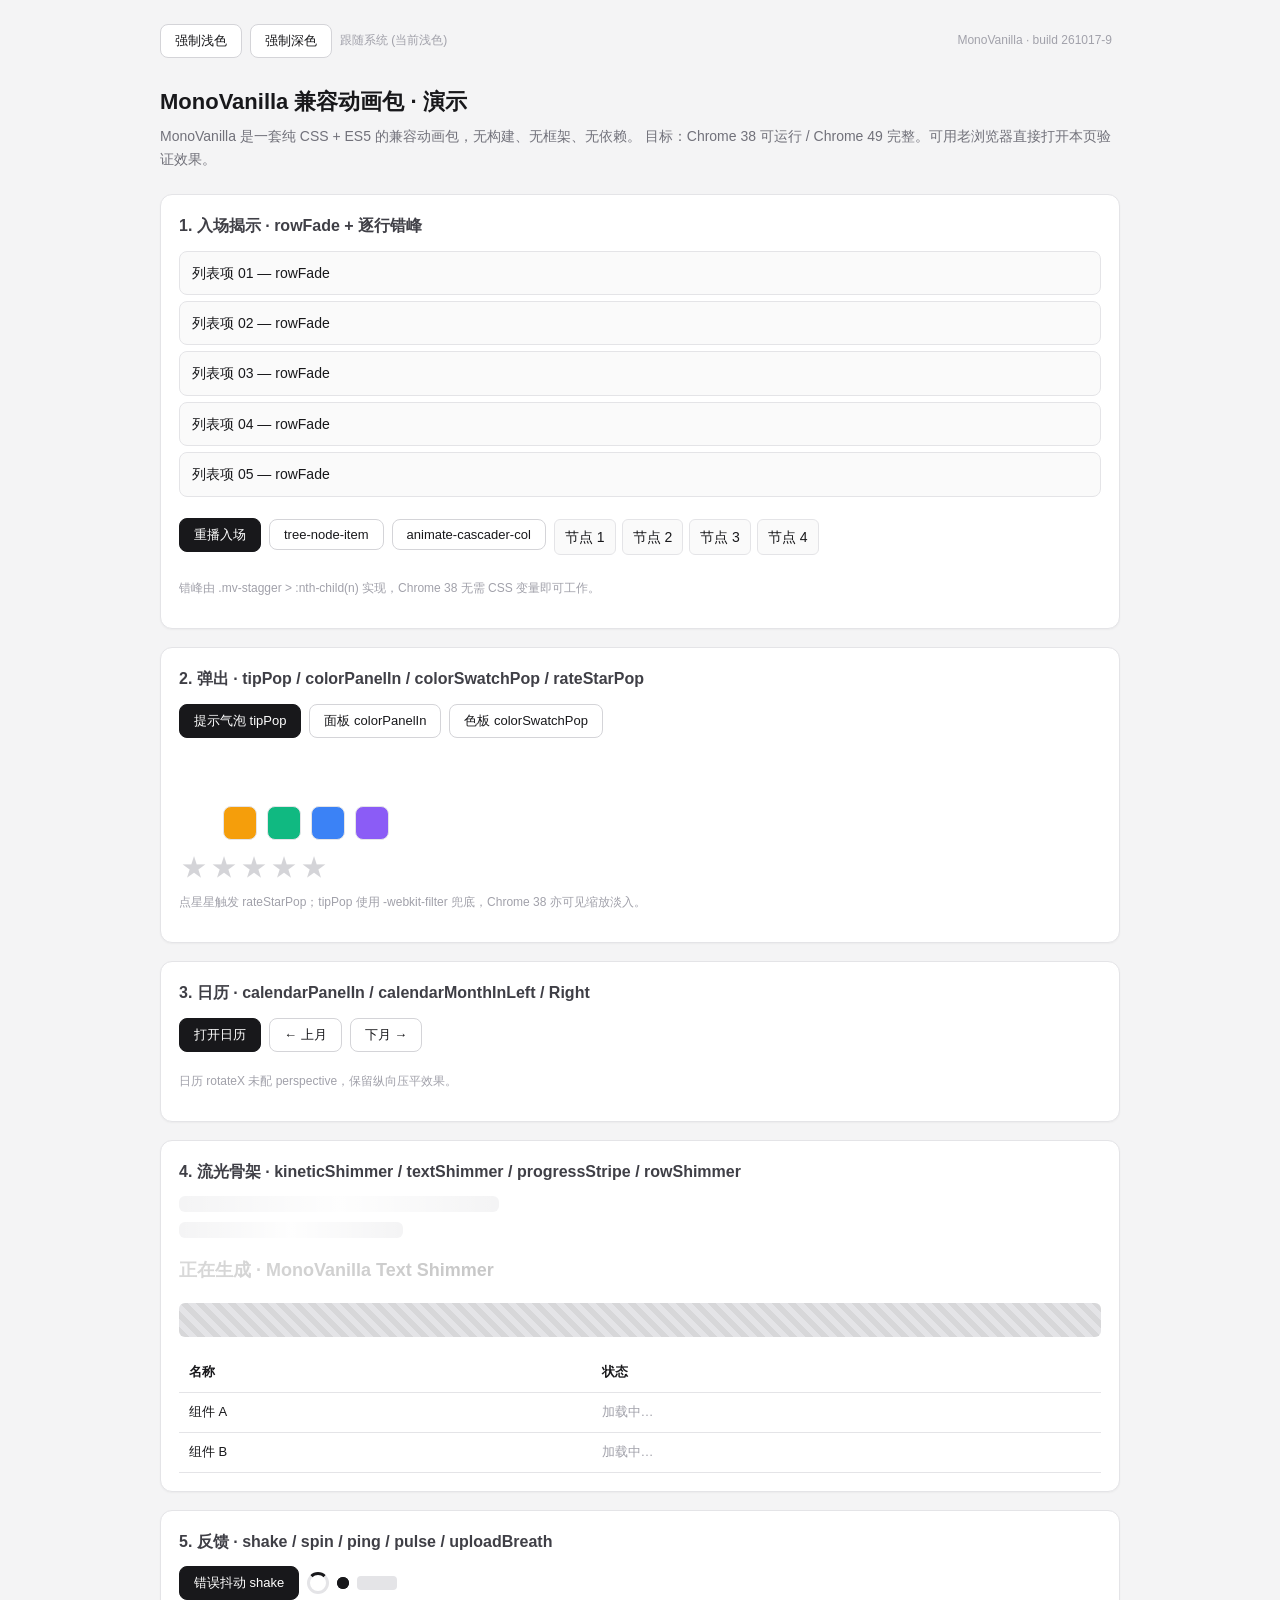
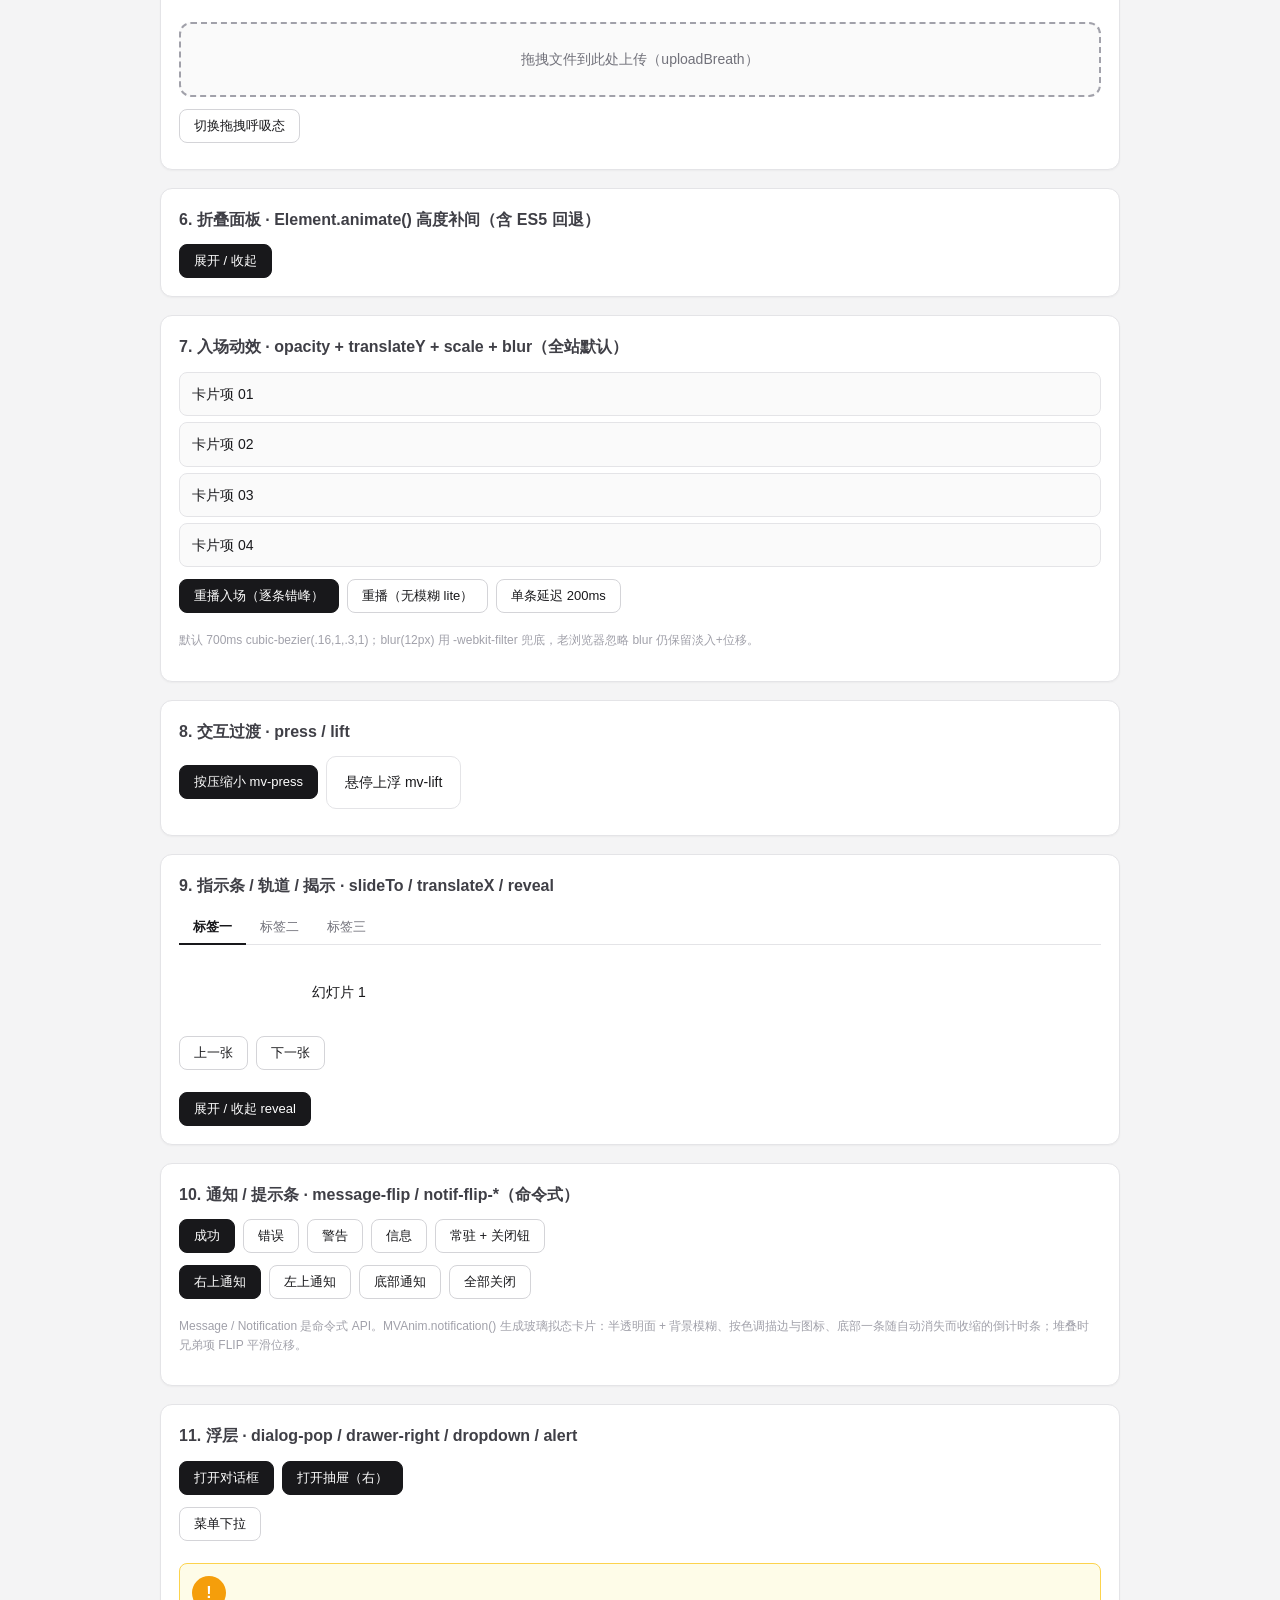
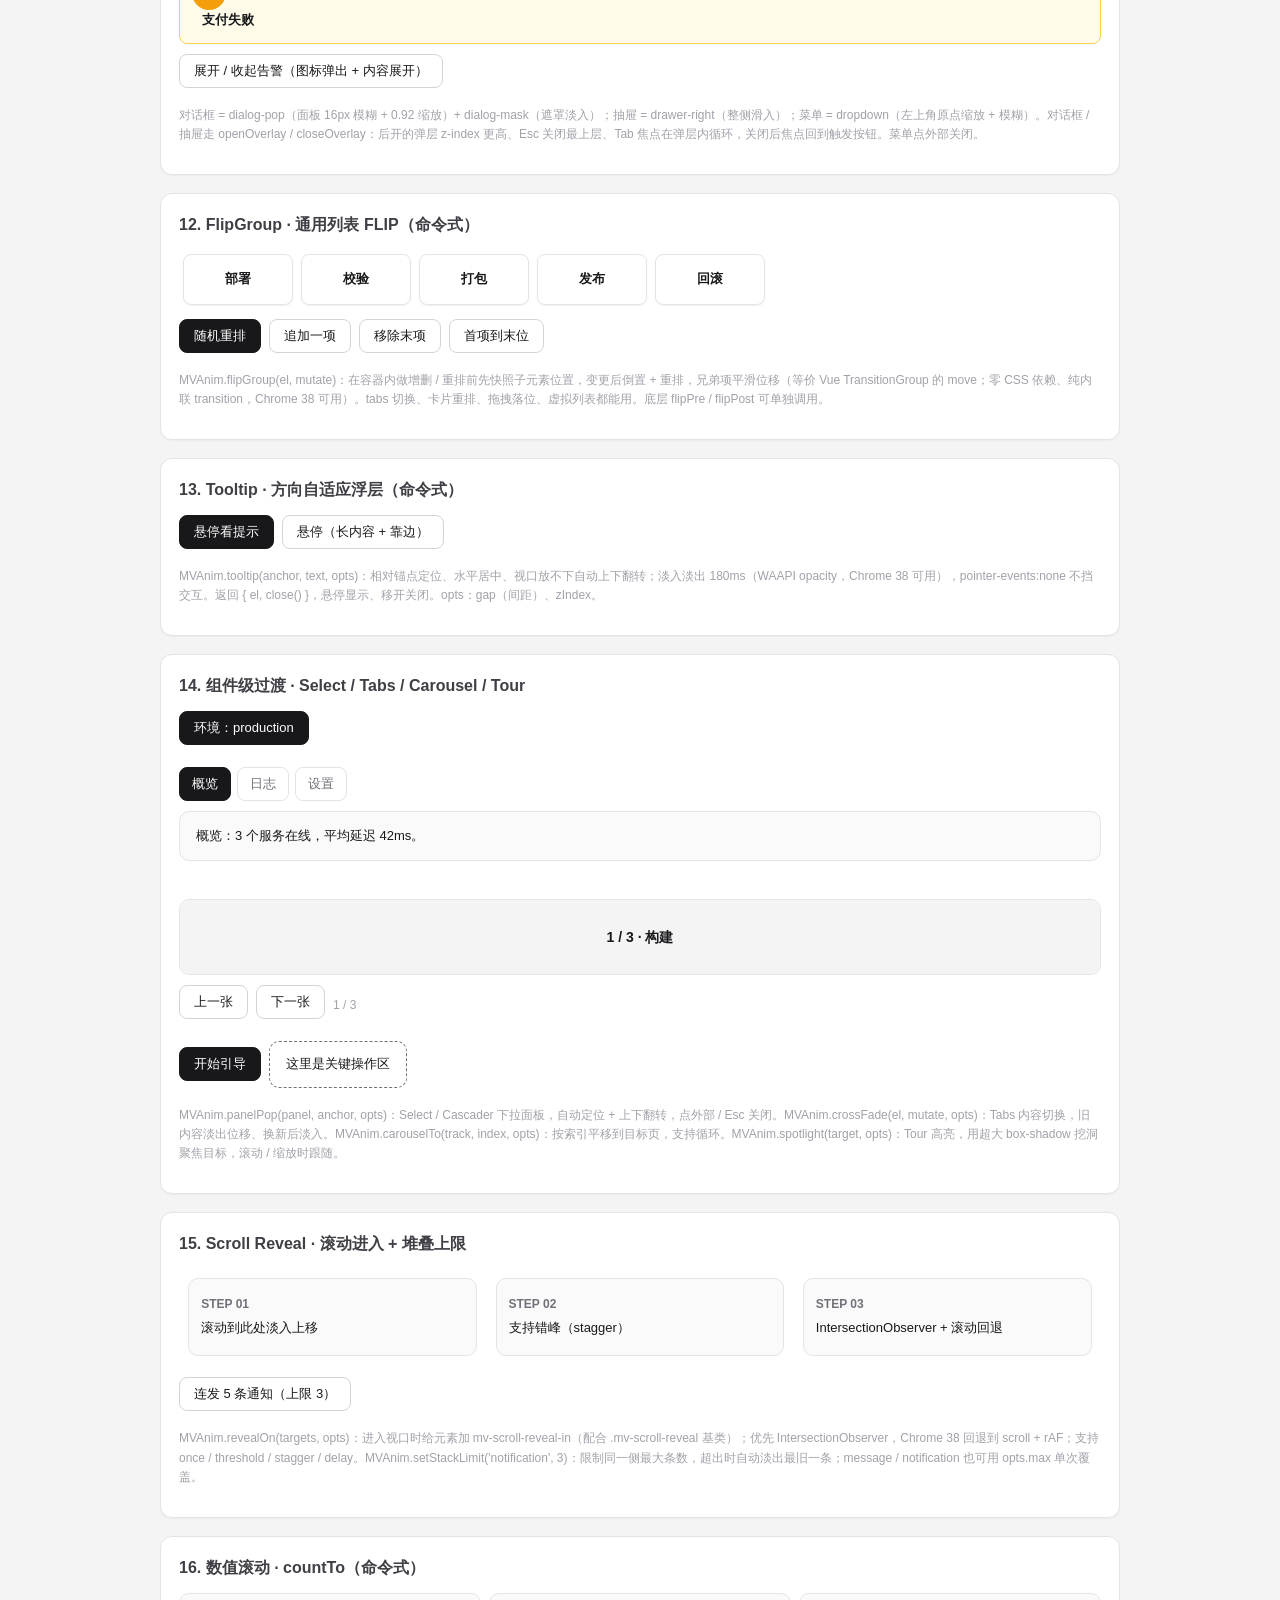
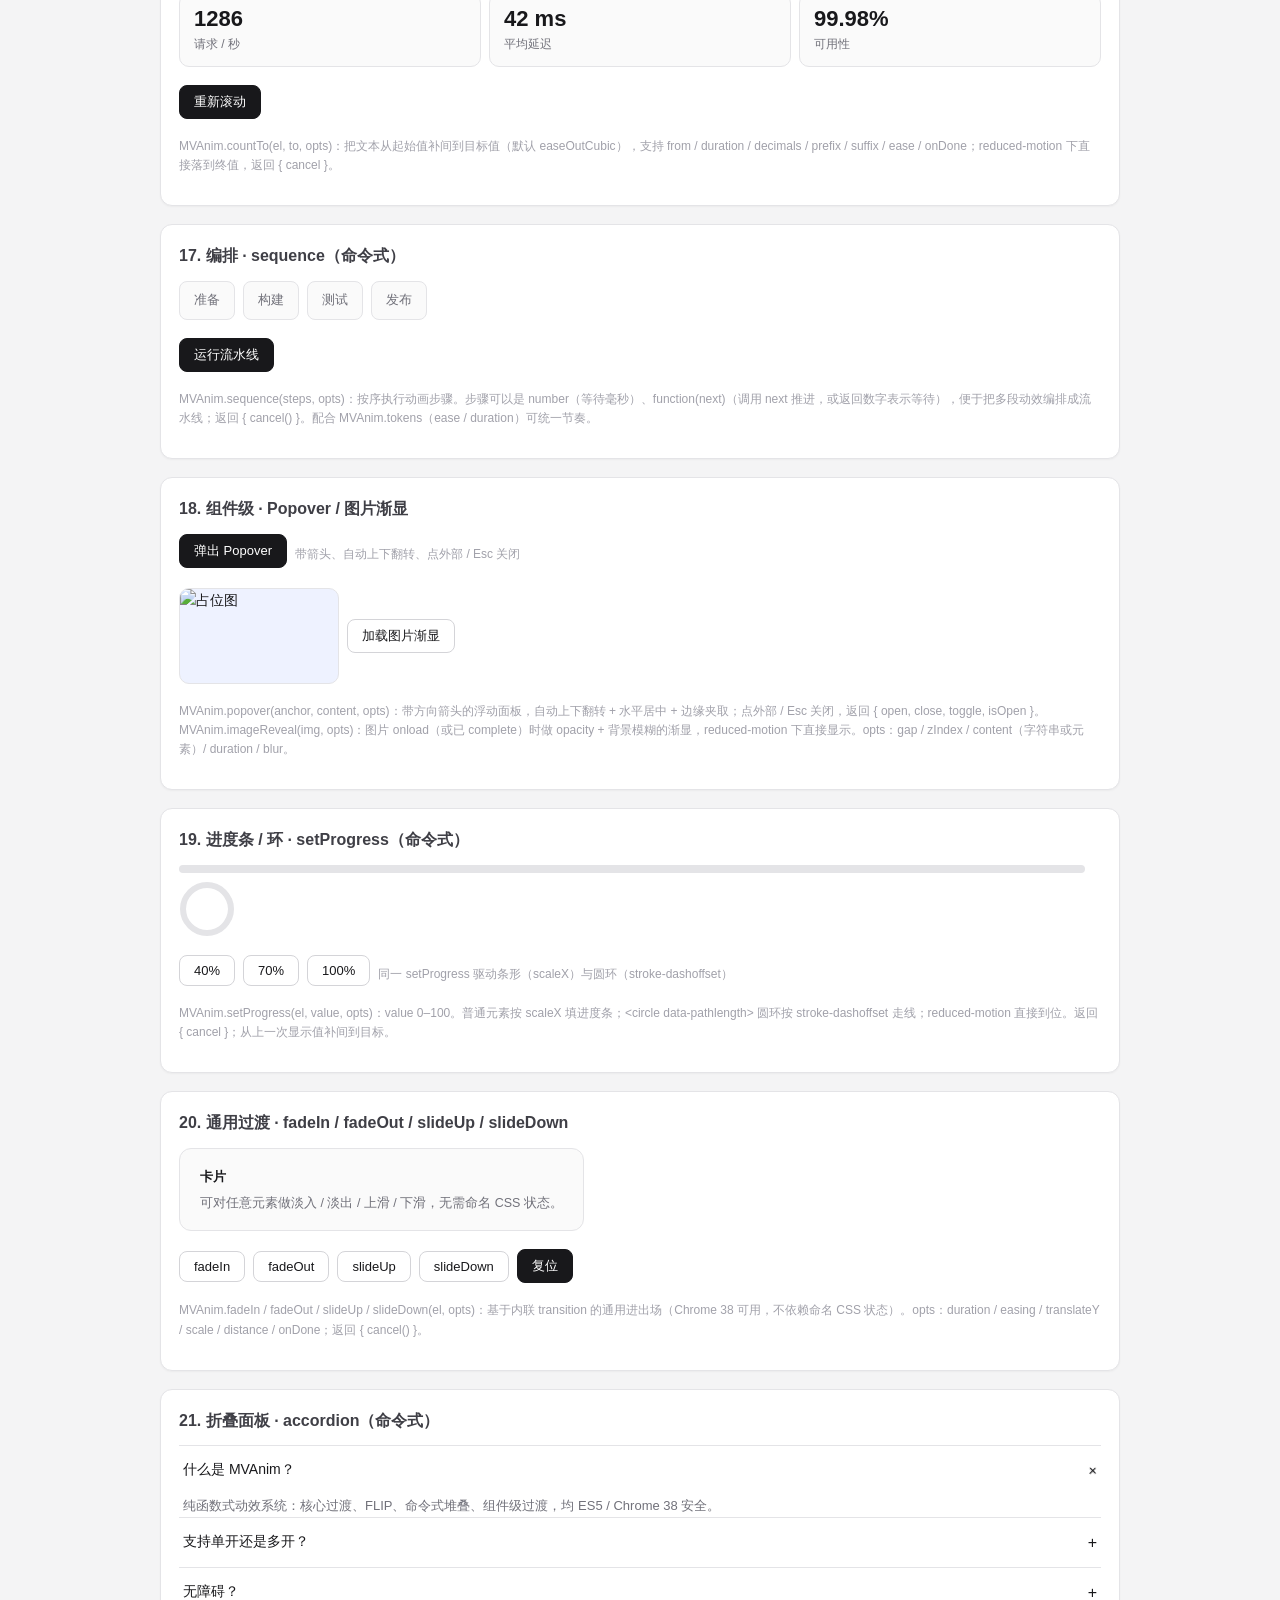
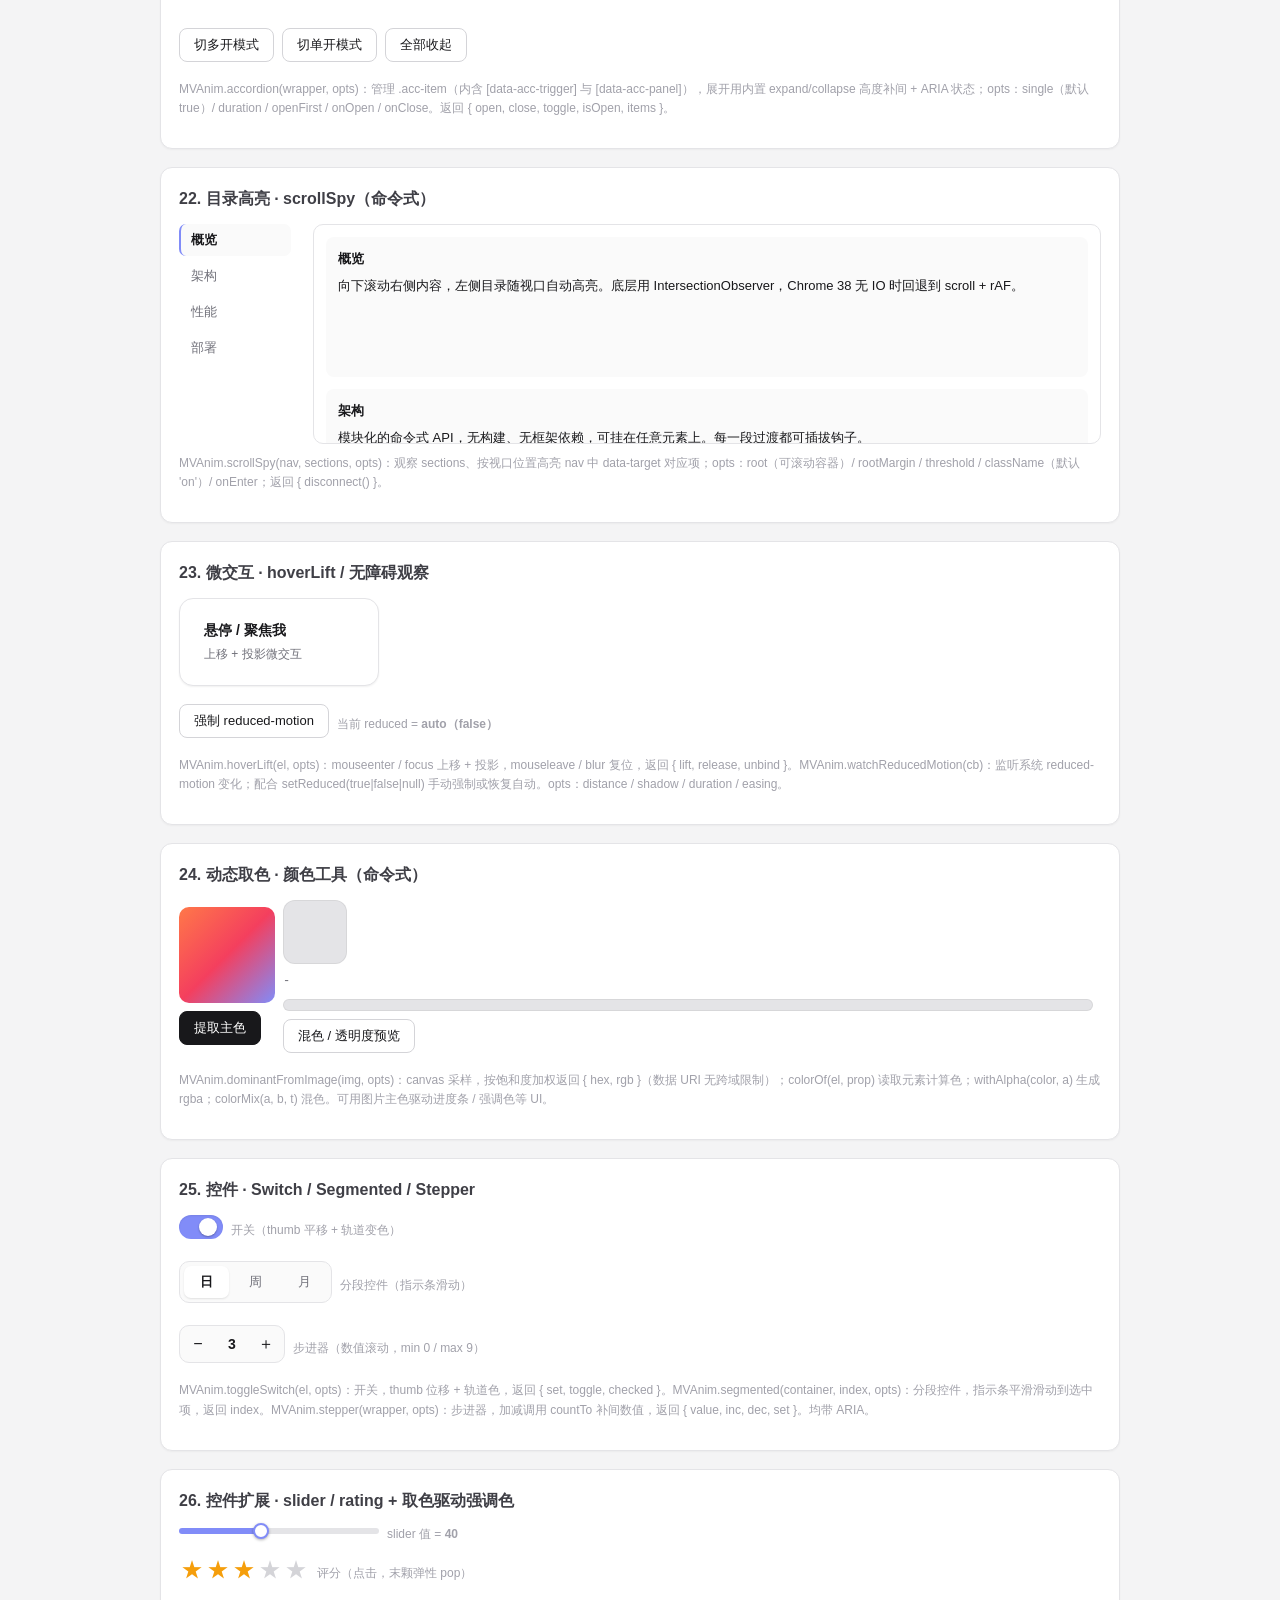
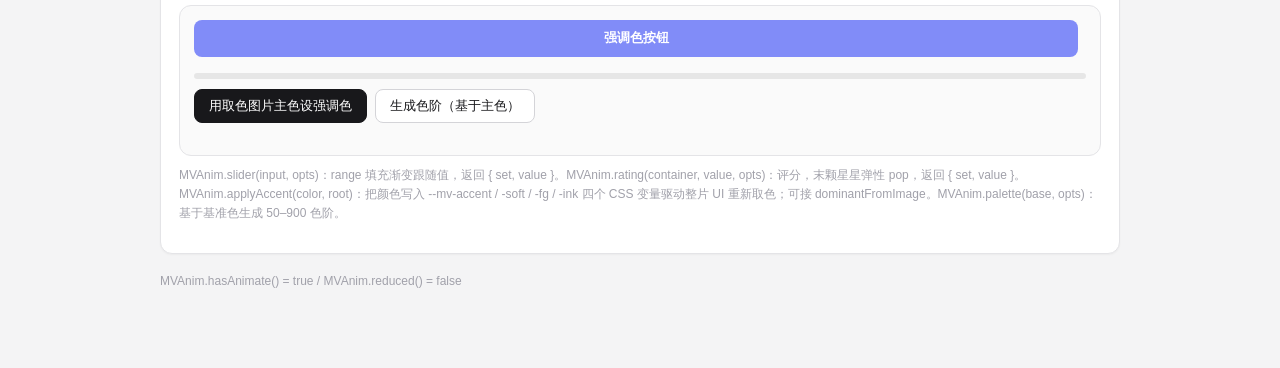
==== commit e20725fa: "feat: slider/rating controls + applyAccent/palette color helpers" ====
--- a/index.html
+++ b/index.html
@@ -896,6 +896,34 @@
       <p class="note">MVAnim.toggleSwitch(el, opts)：开关，thumb 位移 + 轨道色，返回 { set, toggle, checked }。MVAnim.segmented(container, index, opts)：分段控件，指示条平滑滑动到选中项，返回 index。MVAnim.stepper(wrapper, opts)：步进器，加减调用 countTo 补间数值，返回 { value, inc, dec, set }。均带 ARIA。</p>
     </div>
 
+    <!-- 26. slider / rating + 取色驱动强调色 / 色阶 -->
+    <div class="card">
+      <h2>26. 控件扩展 · slider / rating + 取色驱动强调色</h2>
+      <div class="row">
+        <input type="range" class="mv-slider" id="slider1" min="0" max="100" value="40">
+        <span class="note" style="margin:0">slider 值 = <b id="sliderVal">40</b></span>
+      </div>
+      <div class="row" style="margin-top:12px">
+        <span class="rt" id="rate1">
+          <span class="rt-star">★</span><span class="rt-star">★</span><span class="rt-star">★</span><span class="rt-star">★</span><span class="rt-star">★</span>
+        </span>
+        <span class="note" style="margin:0">评分（点击，末颗弹性 pop）</span>
+      </div>
+
+      <div class="accent-panel" id="accPanel" style="margin-top:14px">
+        <div class="row">
+          <button class="acc-chip" id="accChip">强调色按钮</button>
+        </div>
+        <div class="acc-track"><span class="acc-fill"></span></div>
+        <div class="row" style="margin-top:10px">
+          <button class="btn btn-dark" id="accBtn">用取色图片主色设强调色</button>
+          <button class="btn" id="palBtn">生成色阶（基于主色）</button>
+        </div>
+        <div class="pal-row" id="palRow"></div>
+      </div>
+      <p class="note">MVAnim.slider(input, opts)：range 填充渐变跟随值，返回 { set, value }。MVAnim.rating(container, value, opts)：评分，末颗星星弹性 pop，返回 { set, value }。MVAnim.applyAccent(color, root)：把颜色写入 --mv-accent / -soft / -fg / -ink 四个 CSS 变量驱动整片 UI 重新取色；可接 dominantFromImage。MVAnim.palette(base, opts)：基于基准色生成 50–900 色阶。</p>
+    </div>
+
     <p class="note">MVAnim.hasAnimate() = <span id="waapi">-</span> / MVAnim.reduced() = <span id="reduced">-</span></p>
  </div>
 
@@ -1536,6 +1564,44 @@
       MVAnim.stepper($('step1'), { min: 0, max: 9, step: 1 });
     }
   })();
+
+  /* 26. slider / rating + 取色驱动强调色 / 色阶 */
+  (function () {
+    if ($('slider1')) {
+      MVAnim.slider($('slider1'), {
+        fillColor: '#818cf8',
+        onInput: function (v) { if ($('sliderVal')) { $('sliderVal').innerHTML = Math.round(v); } }
+      });
+    }
+    if ($('rate1')) { MVAnim.rating($('rate1'), 3, {}); }
+
+    var accPanel = $('accPanel');
+    if ($('accBtn') && accPanel) {
+      $('accBtn').onclick = function () {
+        var img = $('colorImg');
+        var d = img ? MVAnim.dominantFromImage(img, { preferVivid: 1 }) : null;
+        var color = d ? d.rgb : '#818cf8';
+        MVAnim.applyAccent(color, accPanel);
+      };
+    }
+    if ($('palBtn') && $('palRow')) {
+      $('palBtn').onclick = function () {
+        var img = $('colorImg');
+        var d = img ? MVAnim.dominantFromImage(img, { preferVivid: 1 }) : null;
+        var base = d ? d.hex : '#818cf8';
+        var pal = MVAnim.palette(base, {});
+        var row = $('palRow');
+        while (row.firstChild) { row.removeChild(row.firstChild); }
+        var keys = ['50', '100', '300', '500', '700', '900'];
+        for (var i = 0; i < keys.length; i++) {
+          var cell = document.createElement('div');
+          cell.className = 'pal-cell';
+          cell.style.background = pal[keys[i]];
+          row.appendChild(cell);
+        }
+      };
+    }
+  })();
 })();
 </script>
 </body>
--- a/monovanilla-animations.css
+++ b/monovanilla-animations.css
@@ -1007,3 +1007,35 @@
 .mv-step { display: inline-block; padding: 4px; border: 1px solid #e4e4e7; border-color: var(--mv-card-bd, #e4e4e7); border-radius: 10px; background: #fafafa; background: var(--mv-soft, #fafafa); }
 .mv-step-minus, .mv-step-plus { width: 28px; height: 28px; border: 0; border-radius: 7px; background: transparent; color: #18181b; color: var(--mv-fg, #18181b); font-size: 16px; line-height: 1; cursor: pointer; }
 .mv-step-val { display: inline-block; min-width: 32px; text-align: center; font-weight: 600; font-size: 14px; font-variant-numeric: tabular-nums; }
+
+input[type="range"].mv-slider {
+  -webkit-appearance: none; appearance: none; width: 200px; height: 6px; border-radius: 4px;
+  background: #e4e4e7; outline: none; cursor: pointer; vertical-align: middle;
+}
+input[type="range"].mv-slider::-webkit-slider-thumb {
+  -webkit-appearance: none; appearance: none; width: 16px; height: 16px; border-radius: 50%;
+  background: #fff; border: 2px solid #818cf8; box-shadow: 0 1px 3px rgba(0,0,0,.3); cursor: pointer;
+}
+.rt { display: inline-block; }
+.rt-star {
+  position: relative; display: inline-block; width: 26px; height: 26px;
+  font-size: 22px; line-height: 26px; text-align: center; color: #d4d4d8; cursor: pointer;
+  -webkit-transition: color .2s; transition: color .2s;
+}
+.rt-star.on { color: #f59e0b; }
+
+.accent-panel {
+  border: 1px solid #e4e4e7; border-color: var(--mv-card-bd, #e4e4e7); border-radius: 12px;
+  padding: 14px; background: #fff; background: var(--mv-accent-soft, #fafafa);
+}
+.acc-chip {
+  display: inline-block; width: 100%; padding: 8px 14px; border: 0; border-radius: 8px;
+  background: #818cf8; background: var(--mv-accent, #818cf8); color: #fff; color: var(--mv-accent-fg, #fff);
+  font: inherit; font-size: 13px; font-weight: 600; cursor: pointer;
+}
+.acc-track { height: 6px; border-radius: 4px; background: rgba(0,0,0,.08); overflow: hidden; margin-top: 8px; }
+.acc-fill { height: 100%; width: 70%; background: #818cf8; background: var(--mv-accent, #818cf8); }
+
+.pal-row { display: -webkit-box; display: -webkit-flex; display: flex; margin-top: 10px; }
+.pal-cell { -webkit-box-flex: 1; -webkit-flex: 1; flex: 1; height: 34px; margin-right: 3px; border-radius: 4px; }
+.pal-cell:last-child { margin-right: 0; }
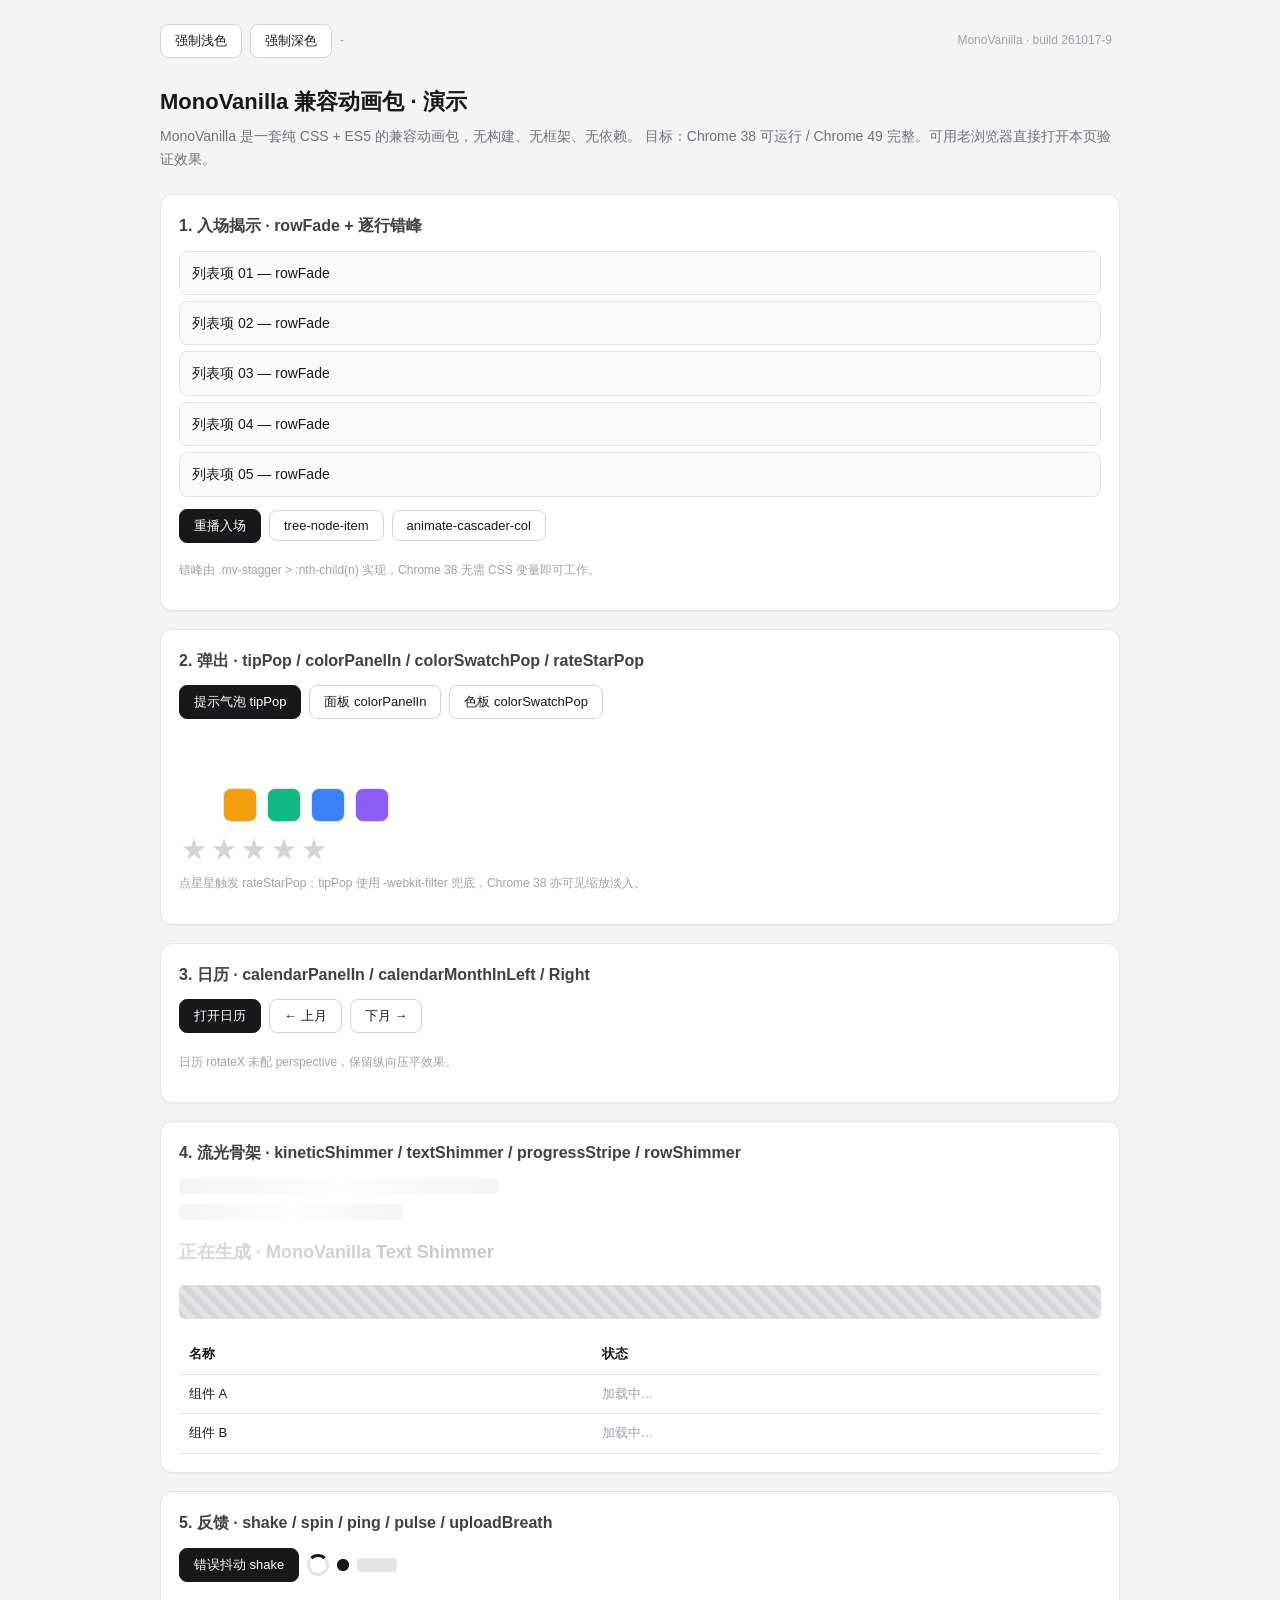
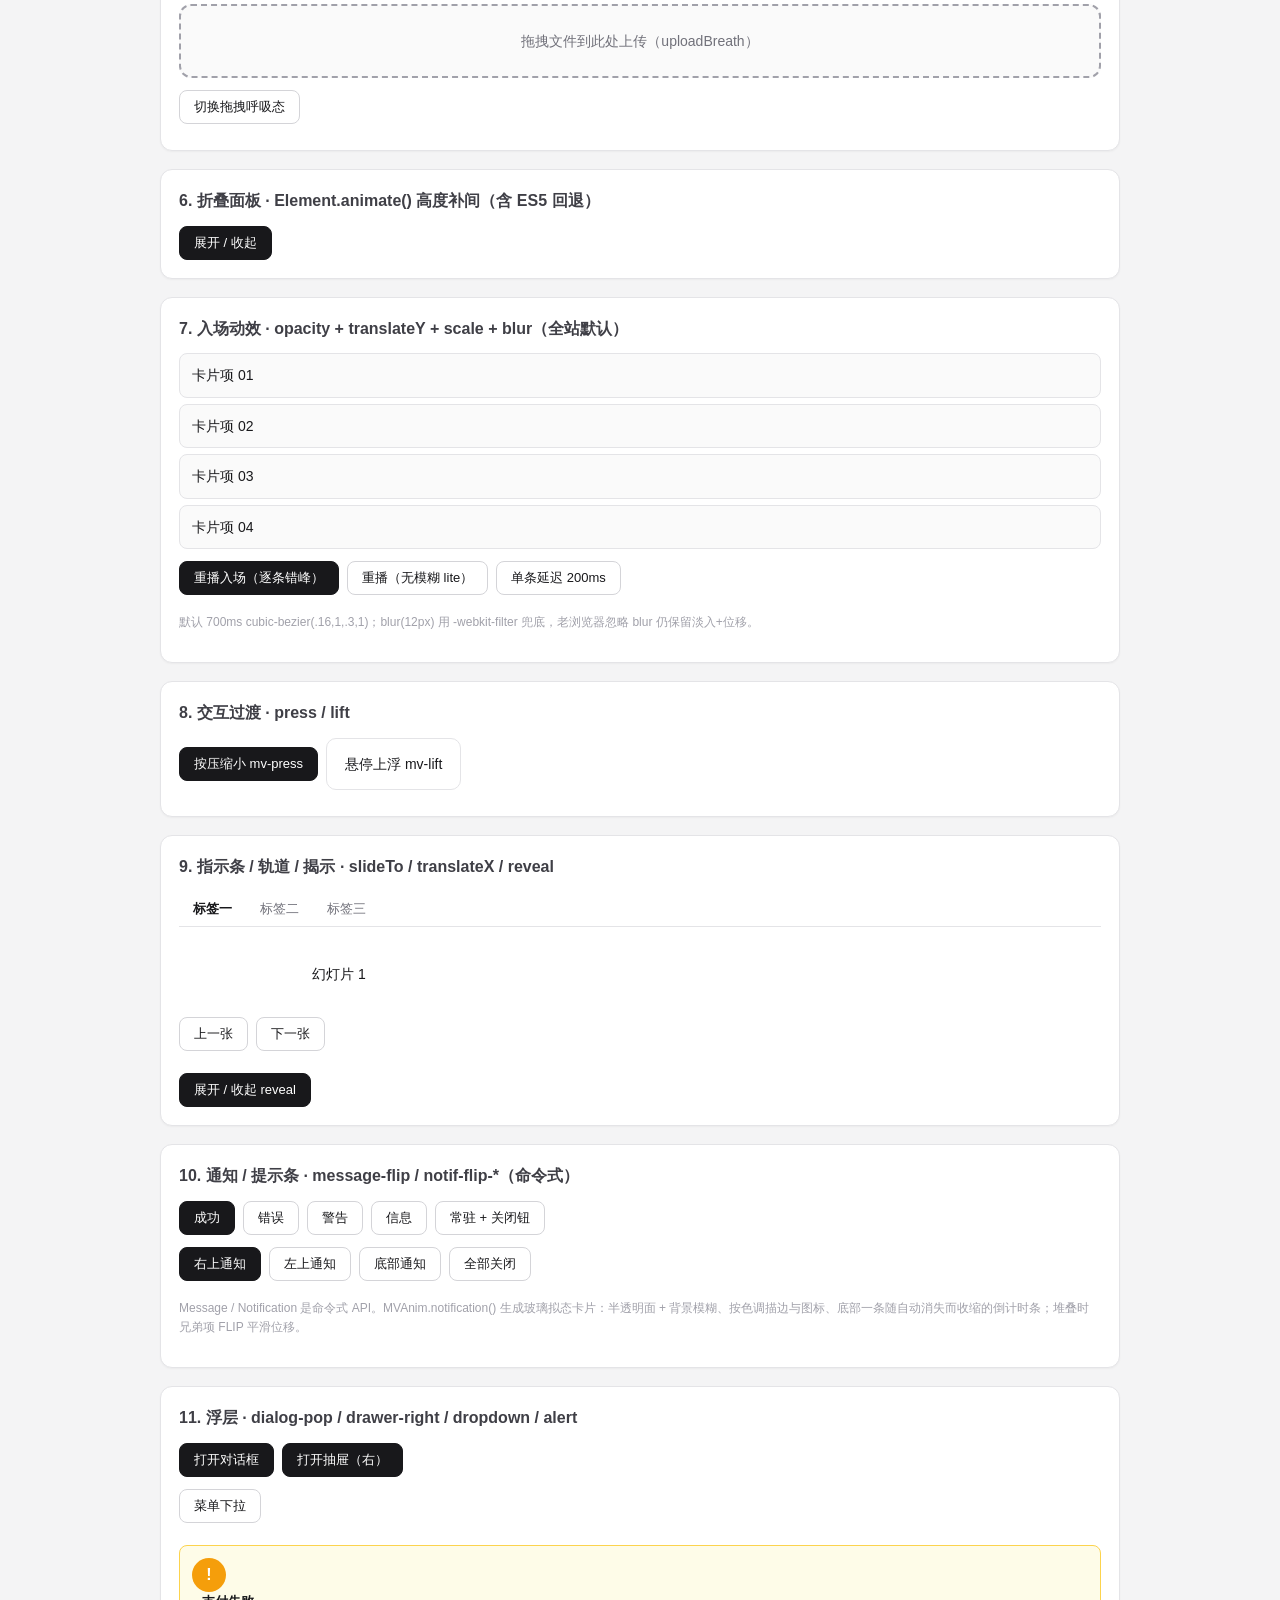
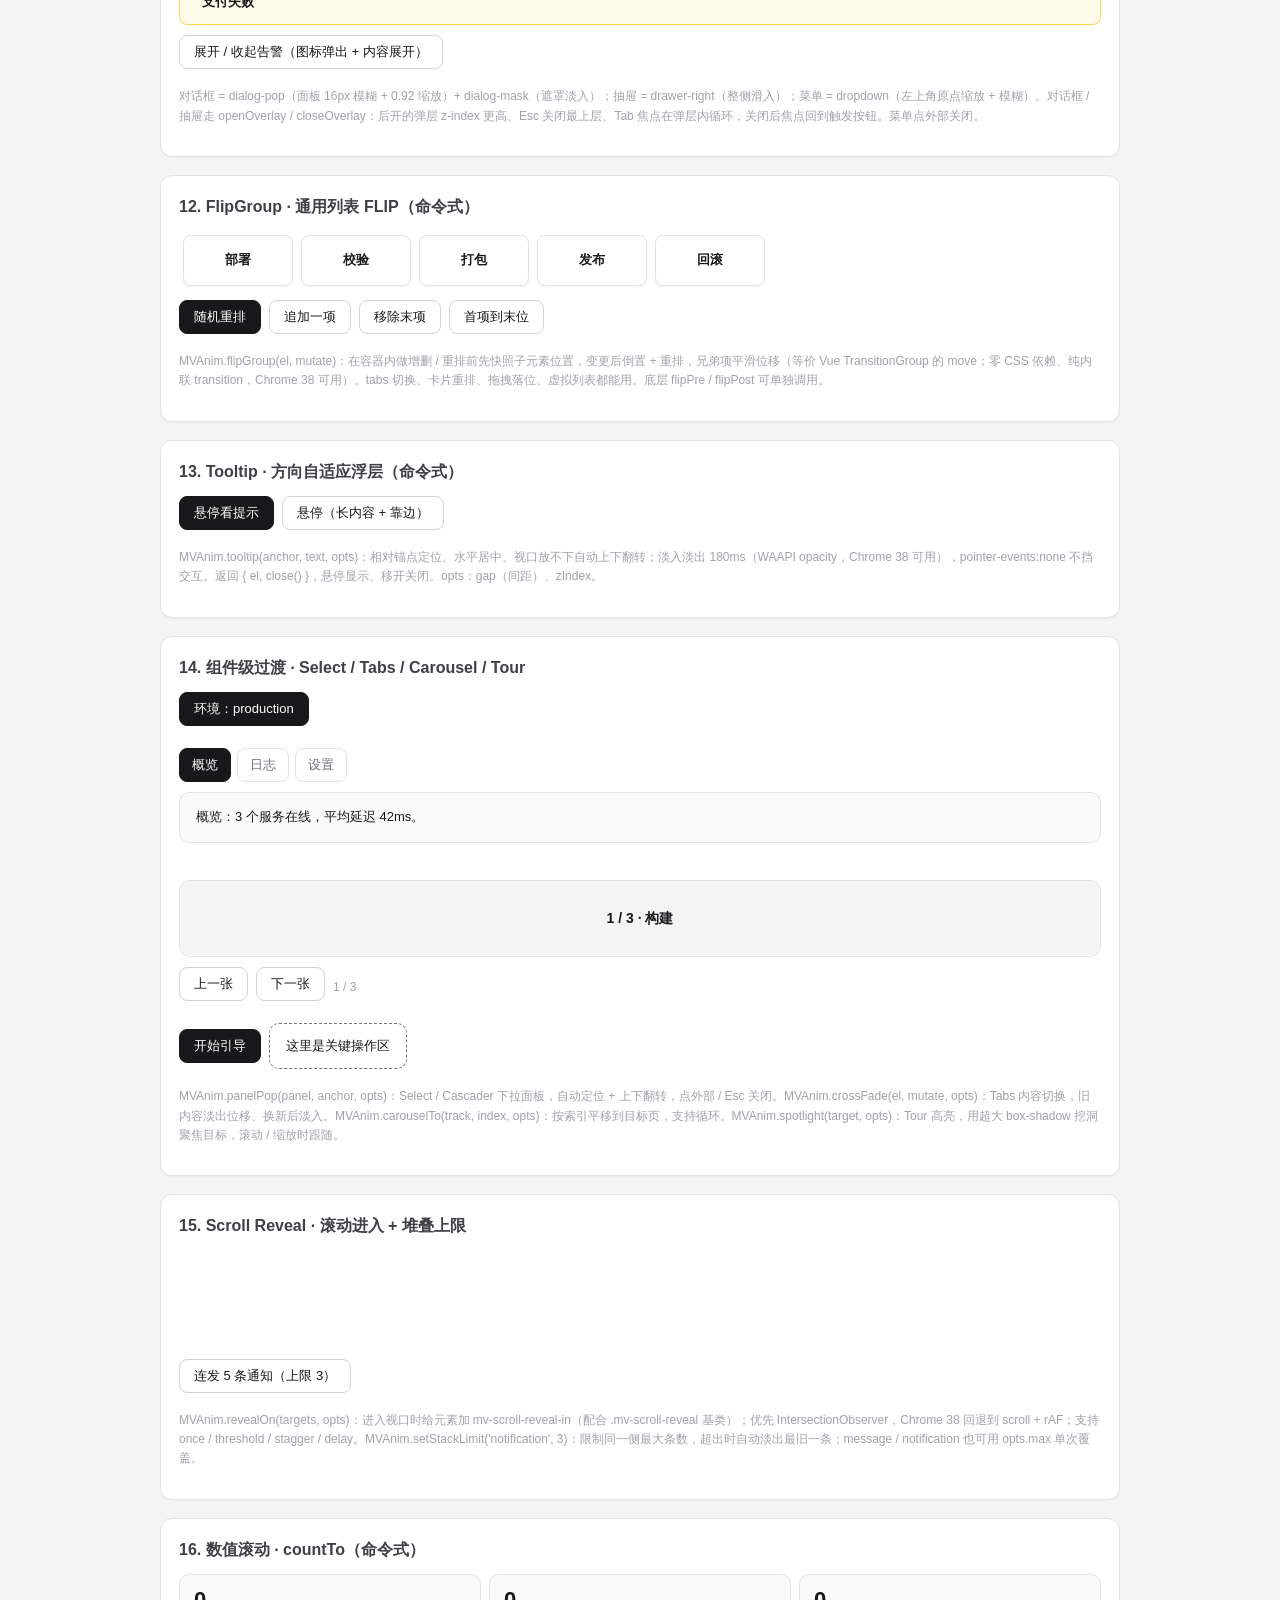
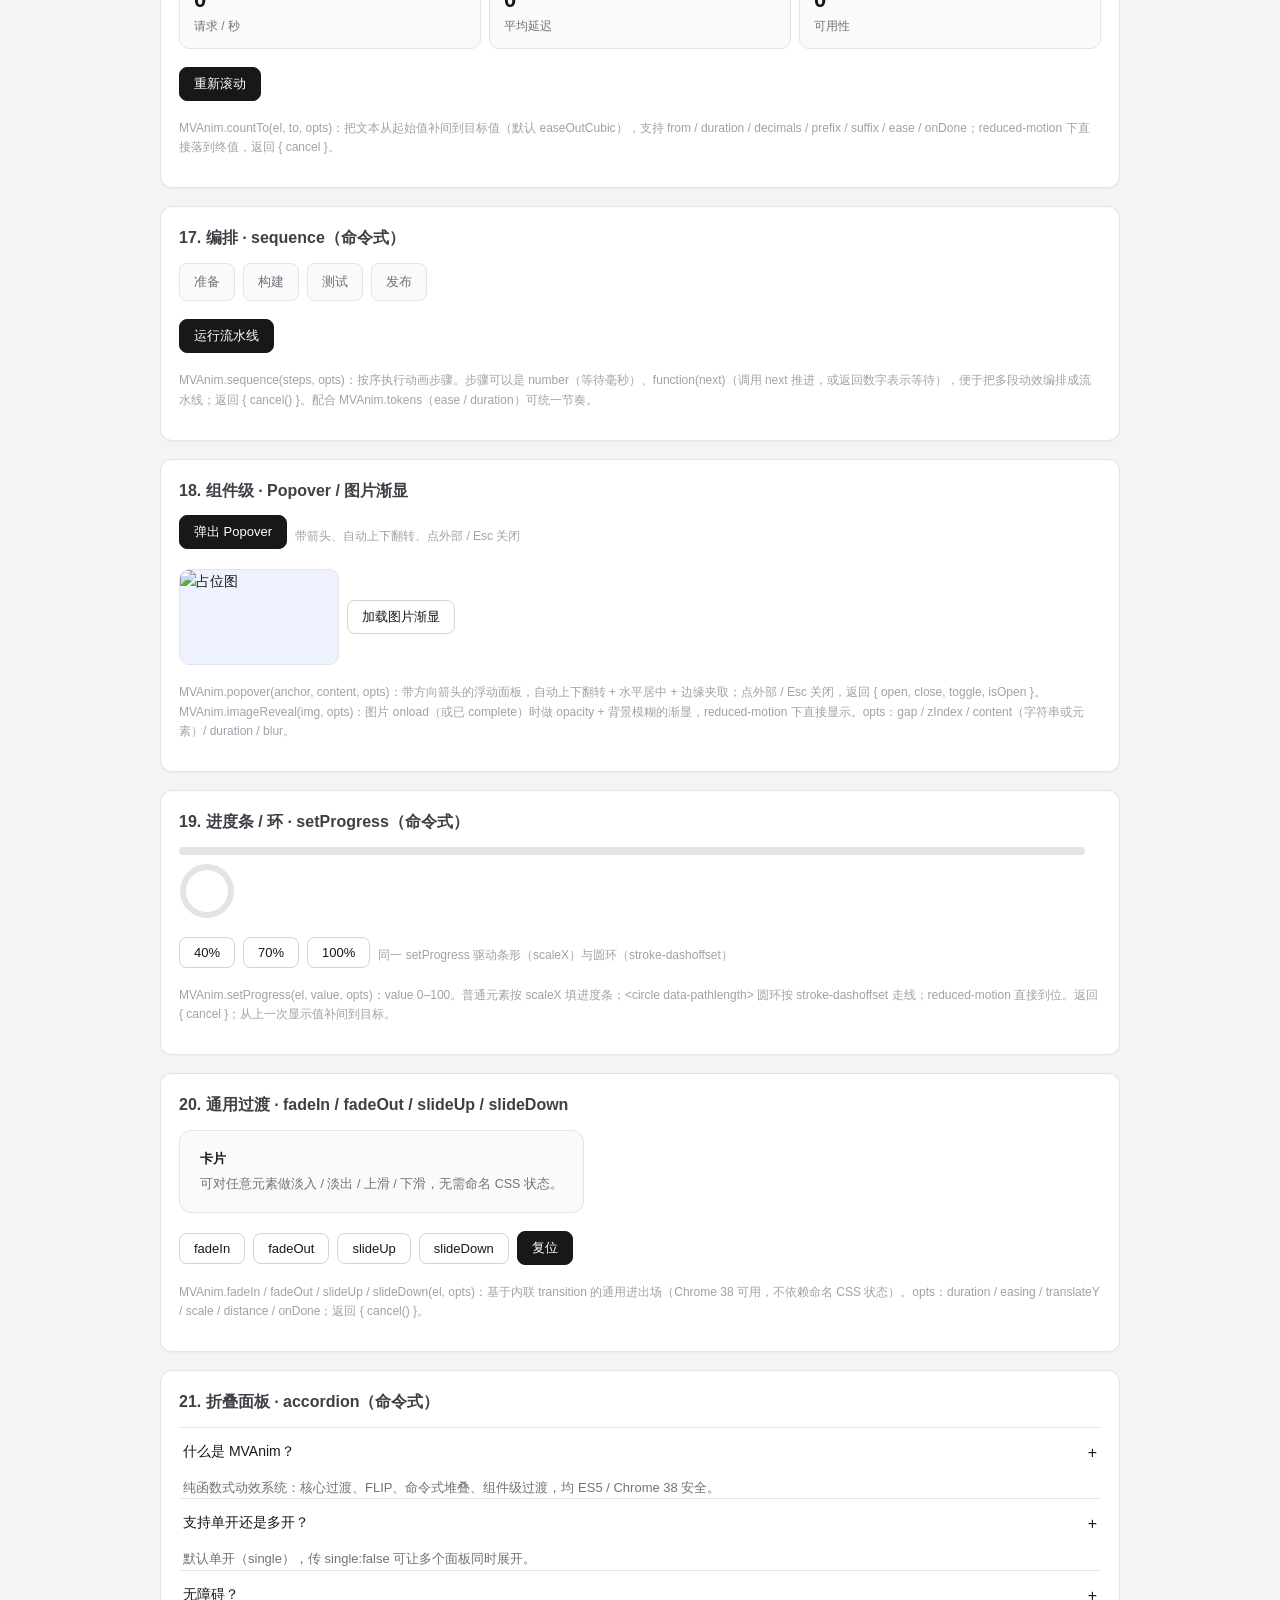
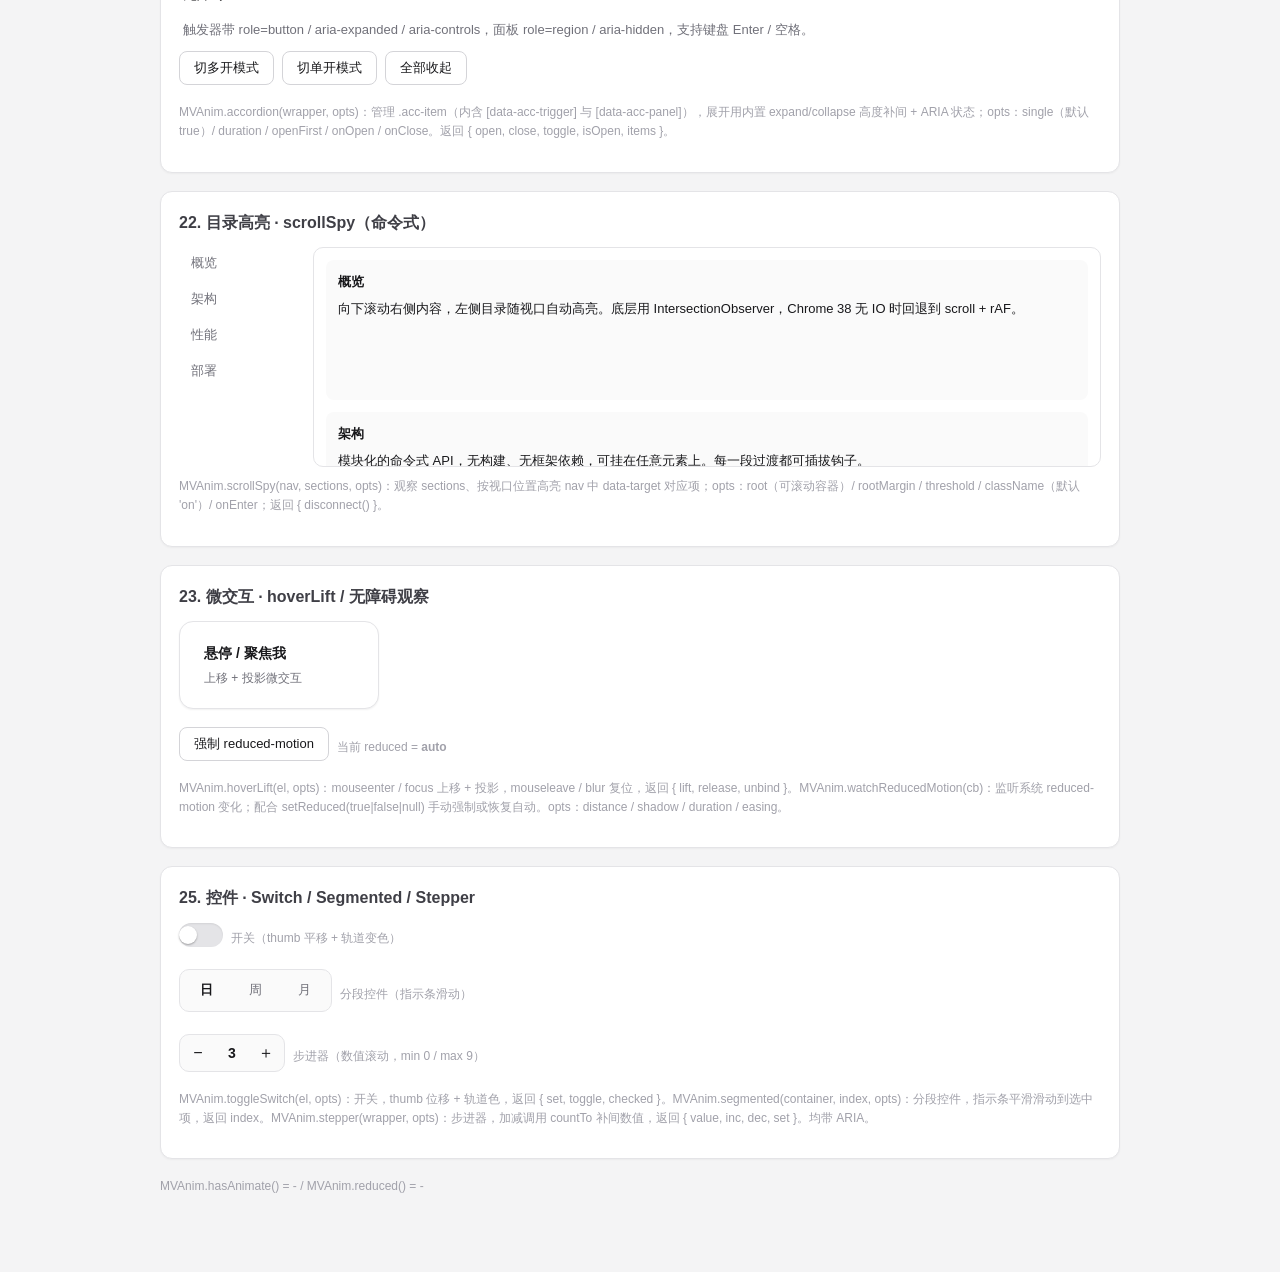
==== commit 6415201f: "revert: remove dynamic-color-tools card + slider/rating/accent card" ====
--- a/index.html
+++ b/index.html
@@ -851,24 +851,6 @@
       <p class="note">MVAnim.hoverLift(el, opts)：mouseenter / focus 上移 + 投影，mouseleave / blur 复位，返回 { lift, release, unbind }。MVAnim.watchReducedMotion(cb)：监听系统 reduced-motion 变化；配合 setReduced(true|false|null) 手动强制或恢复自动。opts：distance / shadow / duration / easing。</p>
     </div>
 
-    <!-- 24. 动态取色 -->
-    <div class="card">
-      <h2>24. 动态取色 · 颜色工具（命令式）</h2>
-      <div class="row">
-        <div class="color-src">
-          <img id="colorImg" alt="取色源" style="width:96px;height:96px;border-radius:10px;object-fit:cover;display:block">
-          <button class="btn btn-dark" id="colorBtn" style="margin-top:8px">提取主色</button>
-        </div>
-        <div class="color-out">
-          <div class="color-swatch" id="colorSwatch"></div>
-          <div class="color-hex" id="colorHex">-</div>
-          <div class="color-alpha" id="colorAlpha" title="withAlpha"></div>
-          <button class="btn" id="colorMix" style="margin-top:8px">混色 / 透明度预览</button>
-        </div>
-      </div>
-      <p class="note">MVAnim.dominantFromImage(img, opts)：canvas 采样，按饱和度加权返回 { hex, rgb }（数据 URI 无跨域限制）；colorOf(el, prop) 读取元素计算色；withAlpha(color, a) 生成 rgba；colorMix(a, b, t) 混色。可用图片主色驱动进度条 / 强调色等 UI。</p>
-    </div>
-
     <!-- 25. 控件 · switch / segmented / stepper -->
     <div class="card">
       <h2>25. 控件 · Switch / Segmented / Stepper</h2>
@@ -894,34 +876,6 @@
         <span class="note" style="margin:0">步进器（数值滚动，min 0 / max 9）</span>
       </div>
       <p class="note">MVAnim.toggleSwitch(el, opts)：开关，thumb 位移 + 轨道色，返回 { set, toggle, checked }。MVAnim.segmented(container, index, opts)：分段控件，指示条平滑滑动到选中项，返回 index。MVAnim.stepper(wrapper, opts)：步进器，加减调用 countTo 补间数值，返回 { value, inc, dec, set }。均带 ARIA。</p>
-    </div>
-
-    <!-- 26. slider / rating + 取色驱动强调色 / 色阶 -->
-    <div class="card">
-      <h2>26. 控件扩展 · slider / rating + 取色驱动强调色</h2>
-      <div class="row">
-        <input type="range" class="mv-slider" id="slider1" min="0" max="100" value="40">
-        <span class="note" style="margin:0">slider 值 = <b id="sliderVal">40</b></span>
-      </div>
-      <div class="row" style="margin-top:12px">
-        <span class="rt" id="rate1">
-          <span class="rt-star">★</span><span class="rt-star">★</span><span class="rt-star">★</span><span class="rt-star">★</span><span class="rt-star">★</span>
-        </span>
-        <span class="note" style="margin:0">评分（点击，末颗弹性 pop）</span>
-      </div>
-
-      <div class="accent-panel" id="accPanel" style="margin-top:14px">
-        <div class="row">
-          <button class="acc-chip" id="accChip">强调色按钮</button>
-        </div>
-        <div class="acc-track"><span class="acc-fill"></span></div>
-        <div class="row" style="margin-top:10px">
-          <button class="btn btn-dark" id="accBtn">用取色图片主色设强调色</button>
-          <button class="btn" id="palBtn">生成色阶（基于主色）</button>
-        </div>
-        <div class="pal-row" id="palRow"></div>
-      </div>
-      <p class="note">MVAnim.slider(input, opts)：range 填充渐变跟随值，返回 { set, value }。MVAnim.rating(container, value, opts)：评分，末颗星星弹性 pop，返回 { set, value }。MVAnim.applyAccent(color, root)：把颜色写入 --mv-accent / -soft / -fg / -ink 四个 CSS 变量驱动整片 UI 重新取色；可接 dominantFromImage。MVAnim.palette(base, opts)：基于基准色生成 50–900 色阶。</p>
     </div>
 
     <p class="note">MVAnim.hasAnimate() = <span id="waapi">-</span> / MVAnim.reduced() = <span id="reduced">-</span></p>
@@ -1508,43 +1462,6 @@
     }
   })();
 
-  /* 24. 动态取色 */
-  (function () {
-    var img = $('colorImg');
-    var sw = $('colorSwatch'), hex = $('colorHex'), alpha = $('colorAlpha');
-    if (img) {
-      img.src = "data:image/svg+xml;utf8," + encodeURIComponent(
-        "<svg xmlns='http://www.w3.org/2000/svg' width='96' height='96'>" +
-        "<defs><linearGradient id='c' x1='0' y1='0' x2='1' y2='1'>" +
-        "<stop offset='0' stop-color='#ff7849'/><stop offset='0.5' stop-color='#f43f5e'/>" +
-        "<stop offset='1' stop-color='#818cf8'/></linearGradient></defs>" +
-        "<rect width='96' height='96' fill='url(#c)'/></svg>");
-    }
-    var last = null;
-    function show(rgb) {
-      last = rgb;
-      if (sw) { sw.style.background = rgb; }
-      if (alpha) { alpha.style.background = MVAnim.withAlpha(rgb, 0.4); }
-    }
-    if ($('colorBtn') && img) {
-      $('colorBtn').onclick = function () {
-        var d = MVAnim.dominantFromImage(img, { preferVivid: 1 });
-        if (!d) { if (hex) { hex.textContent = '(取样失败)'; } return; }
-        show(d.rgb);
-        if (hex) { hex.textContent = d.hex + '  /  ' + d.rgb; }
-      };
-    }
-    if ($('colorMix')) {
-      $('colorMix').onclick = function () {
-        var a = last || '#f43f5e';
-        var mixed = MVAnim.colorMix(a, '#34d399', 0.5);
-        if (sw) { sw.style.background = mixed; }
-        if (alpha) { alpha.style.background = MVAnim.withAlpha(mixed, 0.4); }
-        if (hex) { hex.textContent = 'mix(' + a + ', #34d399) = ' + mixed; }
-      };
-    }
-  })();
-
   /* 25. 控件: switch / segmented / stepper */
   (function () {
     if ($('swt')) {
@@ -1565,42 +1482,6 @@
     }
   })();
 
-  /* 26. slider / rating + 取色驱动强调色 / 色阶 */
-  (function () {
-    if ($('slider1')) {
-      MVAnim.slider($('slider1'), {
-        fillColor: '#818cf8',
-        onInput: function (v) { if ($('sliderVal')) { $('sliderVal').innerHTML = Math.round(v); } }
-      });
-    }
-    if ($('rate1')) { MVAnim.rating($('rate1'), 3, {}); }
-
-    var accPanel = $('accPanel');
-    if ($('accBtn') && accPanel) {
-      $('accBtn').onclick = function () {
-        var img = $('colorImg');
-        var d = img ? MVAnim.dominantFromImage(img, { preferVivid: 1 }) : null;
-        var color = d ? d.rgb : '#818cf8';
-        MVAnim.applyAccent(color, accPanel);
-      };
-    }
-    if ($('palBtn') && $('palRow')) {
-      $('palBtn').onclick = function () {
-        var img = $('colorImg');
-        var d = img ? MVAnim.dominantFromImage(img, { preferVivid: 1 }) : null;
-        var base = d ? d.hex : '#818cf8';
-        var pal = MVAnim.palette(base, {});
-        var row = $('palRow');
-        while (row.firstChild) { row.removeChild(row.firstChild); }
-        var keys = ['50', '100', '300', '500', '700', '900'];
-        for (var i = 0; i < keys.length; i++) {
-          var cell = document.createElement('div');
-          cell.className = 'pal-cell';
-          cell.style.background = pal[keys[i]];
-          row.appendChild(cell);
-        }
-      };
-    }
   })();
 })();
 </script>
--- a/monovanilla-animations.css
+++ b/monovanilla-animations.css
@@ -969,12 +969,6 @@
 .lift-card-t { font-size: 14px; font-weight: 600; color: #09090b; color: var(--mv-fg, #09090b); }
 .lift-card-s { margin-top: 4px; font-size: 12px; color: #71717a; color: var(--mv-muted, #71717a); }
 
-.color-src { -webkit-box-flex: 0; -webkit-flex: 0 0 auto; flex: 0 0 auto; }
-.color-out { -webkit-box-flex: 1; -webkit-flex: 1 1 auto; flex: 1 1 auto; min-width: 0; }
-.color-swatch { width: 64px; height: 64px; border-radius: 12px; background: #e4e4e7; border: 1px solid rgba(0,0,0,.06); }
-.color-hex { margin-top: 8px; font-size: 12px; color: #71717a; color: var(--mv-muted, #71717a); font-family: monospace; }
-.color-alpha { height: 12px; border-radius: 6px; margin-top: 8px; background: #e4e4e7; border: 1px solid rgba(0,0,0,.06); }
-
 .mv-switch { position: relative; display: inline-block; width: 44px; height: 24px; vertical-align: middle; }
 .mv-switch input { position: absolute; opacity: 0; width: 0; height: 0; margin: 0; }
 .mv-switch-track {
@@ -1007,35 +1001,3 @@
 .mv-step { display: inline-block; padding: 4px; border: 1px solid #e4e4e7; border-color: var(--mv-card-bd, #e4e4e7); border-radius: 10px; background: #fafafa; background: var(--mv-soft, #fafafa); }
 .mv-step-minus, .mv-step-plus { width: 28px; height: 28px; border: 0; border-radius: 7px; background: transparent; color: #18181b; color: var(--mv-fg, #18181b); font-size: 16px; line-height: 1; cursor: pointer; }
 .mv-step-val { display: inline-block; min-width: 32px; text-align: center; font-weight: 600; font-size: 14px; font-variant-numeric: tabular-nums; }
-
-input[type="range"].mv-slider {
-  -webkit-appearance: none; appearance: none; width: 200px; height: 6px; border-radius: 4px;
-  background: #e4e4e7; outline: none; cursor: pointer; vertical-align: middle;
-}
-input[type="range"].mv-slider::-webkit-slider-thumb {
-  -webkit-appearance: none; appearance: none; width: 16px; height: 16px; border-radius: 50%;
-  background: #fff; border: 2px solid #818cf8; box-shadow: 0 1px 3px rgba(0,0,0,.3); cursor: pointer;
-}
-.rt { display: inline-block; }
-.rt-star {
-  position: relative; display: inline-block; width: 26px; height: 26px;
-  font-size: 22px; line-height: 26px; text-align: center; color: #d4d4d8; cursor: pointer;
-  -webkit-transition: color .2s; transition: color .2s;
-}
-.rt-star.on { color: #f59e0b; }
-
-.accent-panel {
-  border: 1px solid #e4e4e7; border-color: var(--mv-card-bd, #e4e4e7); border-radius: 12px;
-  padding: 14px; background: #fff; background: var(--mv-accent-soft, #fafafa);
-}
-.acc-chip {
-  display: inline-block; width: 100%; padding: 8px 14px; border: 0; border-radius: 8px;
-  background: #818cf8; background: var(--mv-accent, #818cf8); color: #fff; color: var(--mv-accent-fg, #fff);
-  font: inherit; font-size: 13px; font-weight: 600; cursor: pointer;
-}
-.acc-track { height: 6px; border-radius: 4px; background: rgba(0,0,0,.08); overflow: hidden; margin-top: 8px; }
-.acc-fill { height: 100%; width: 70%; background: #818cf8; background: var(--mv-accent, #818cf8); }
-
-.pal-row { display: -webkit-box; display: -webkit-flex; display: flex; margin-top: 10px; }
-.pal-cell { -webkit-box-flex: 1; -webkit-flex: 1; flex: 1; height: 34px; margin-right: 3px; border-radius: 4px; }
-.pal-cell:last-child { margin-right: 0; }
